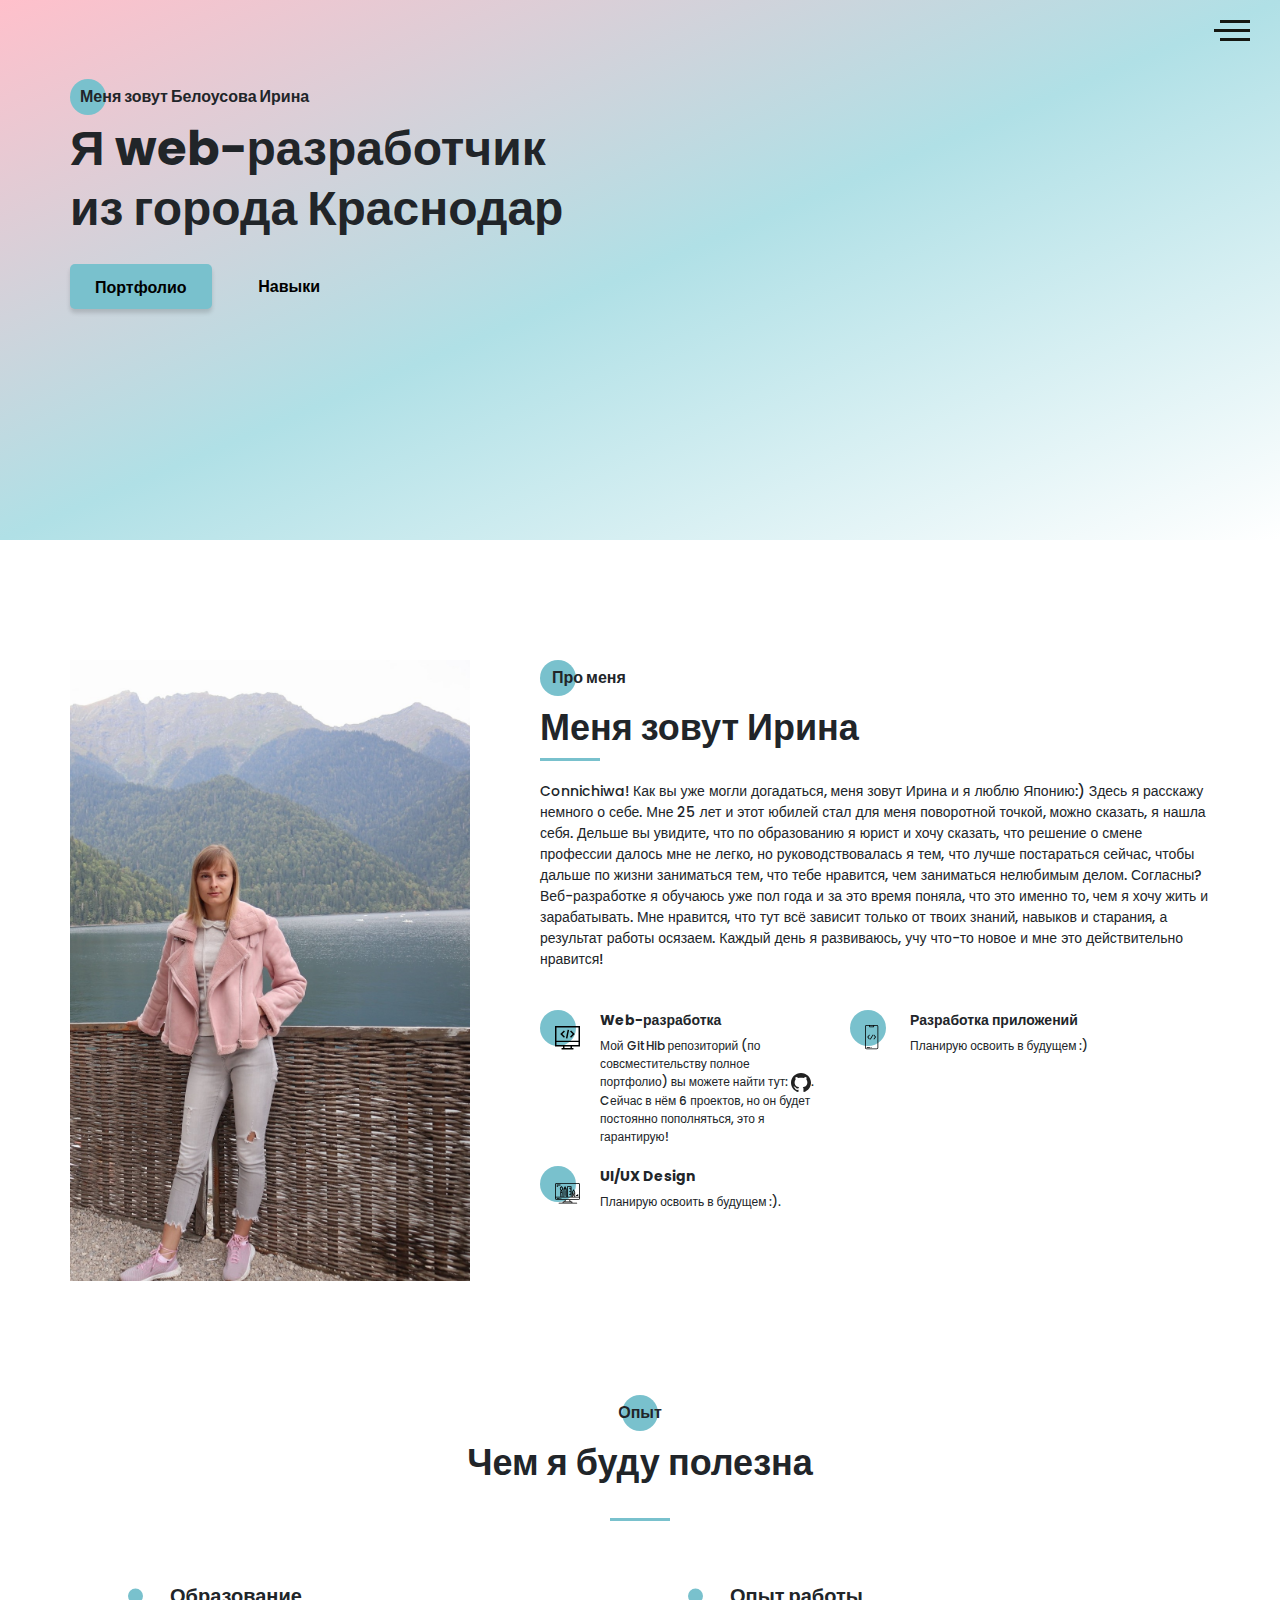
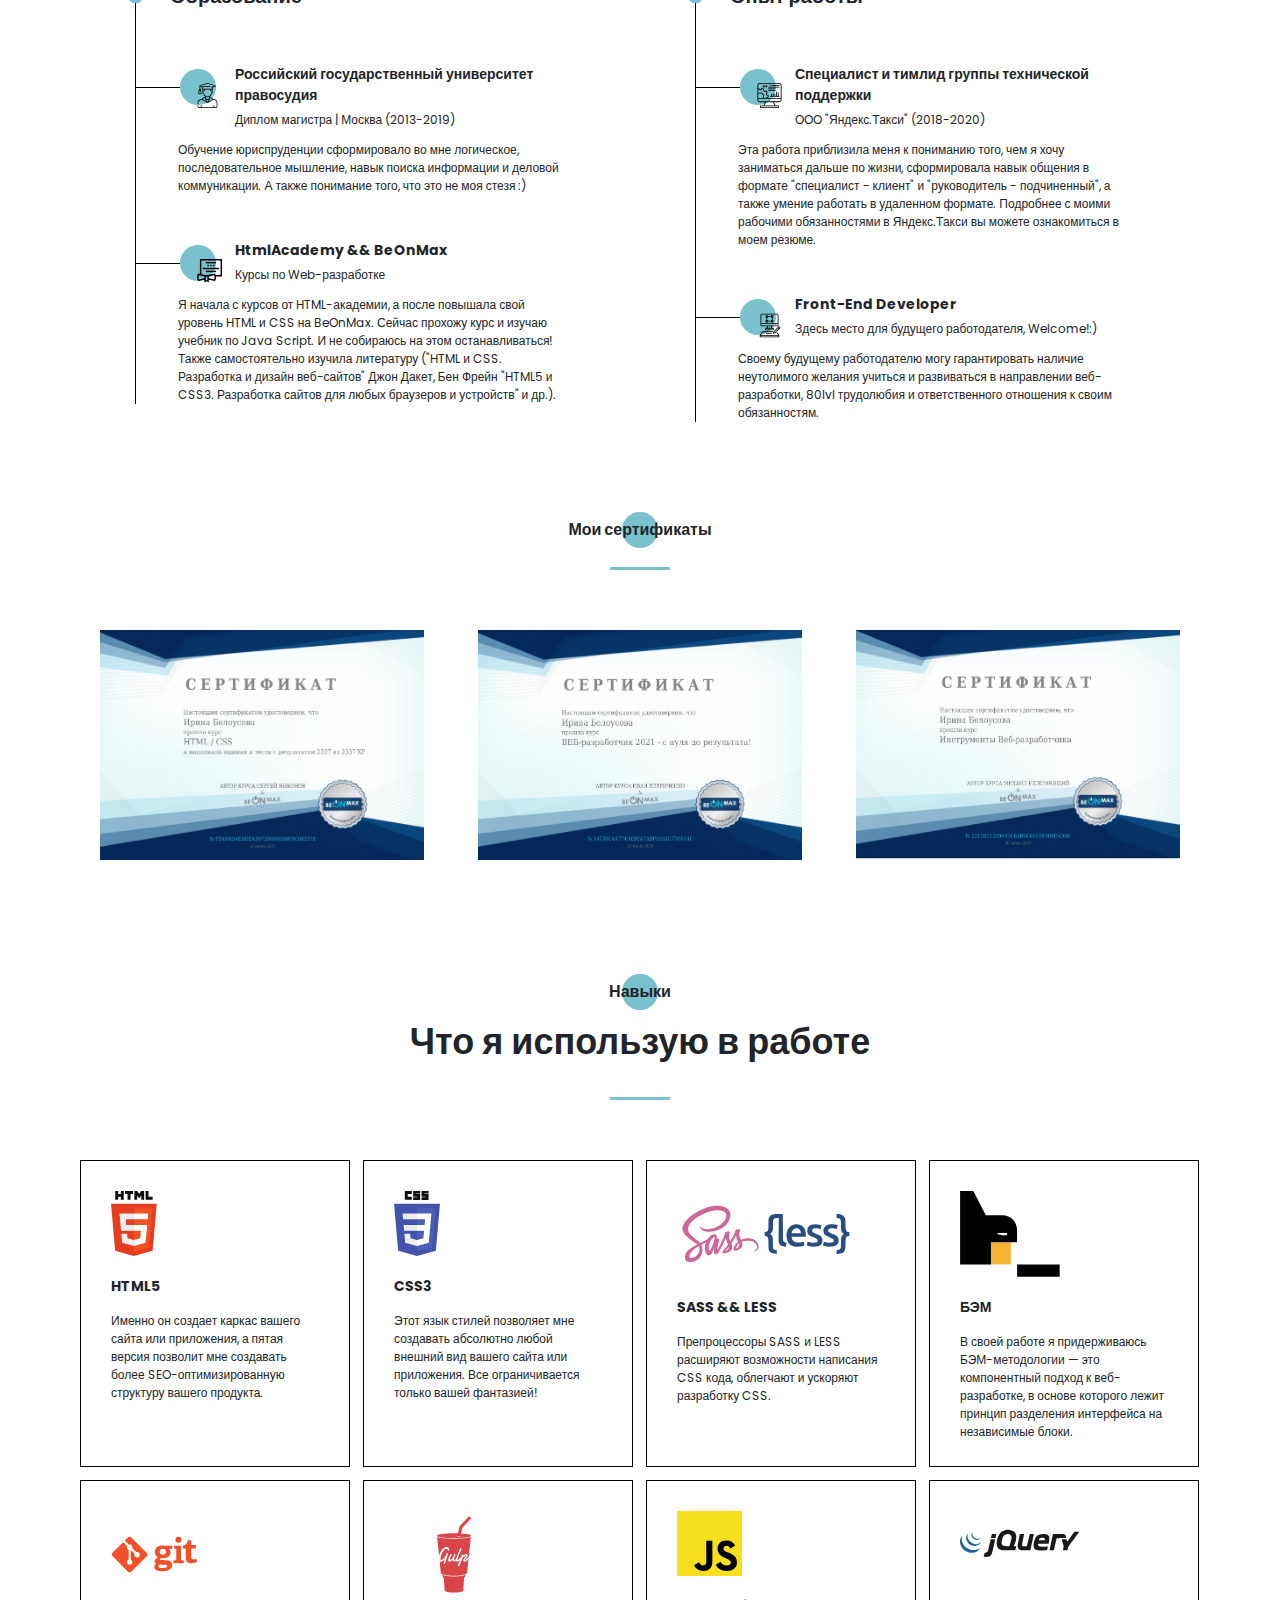
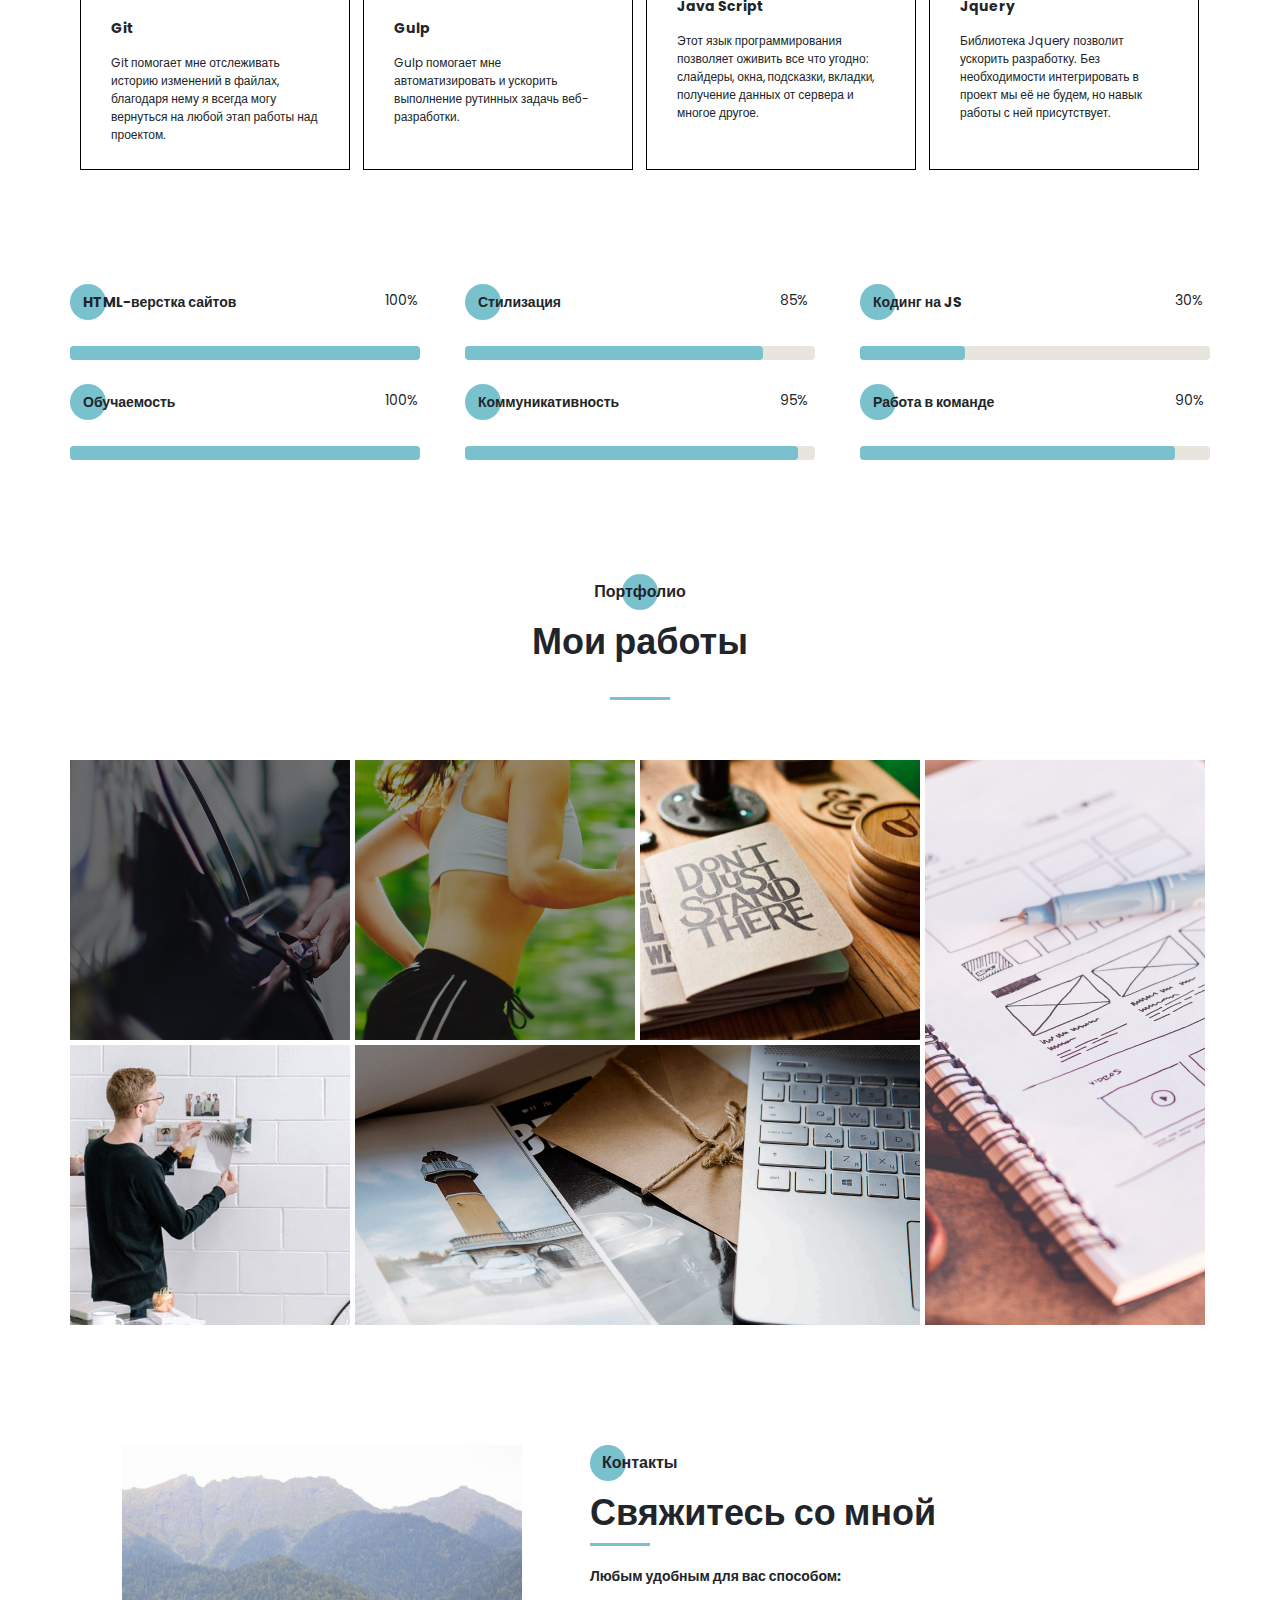
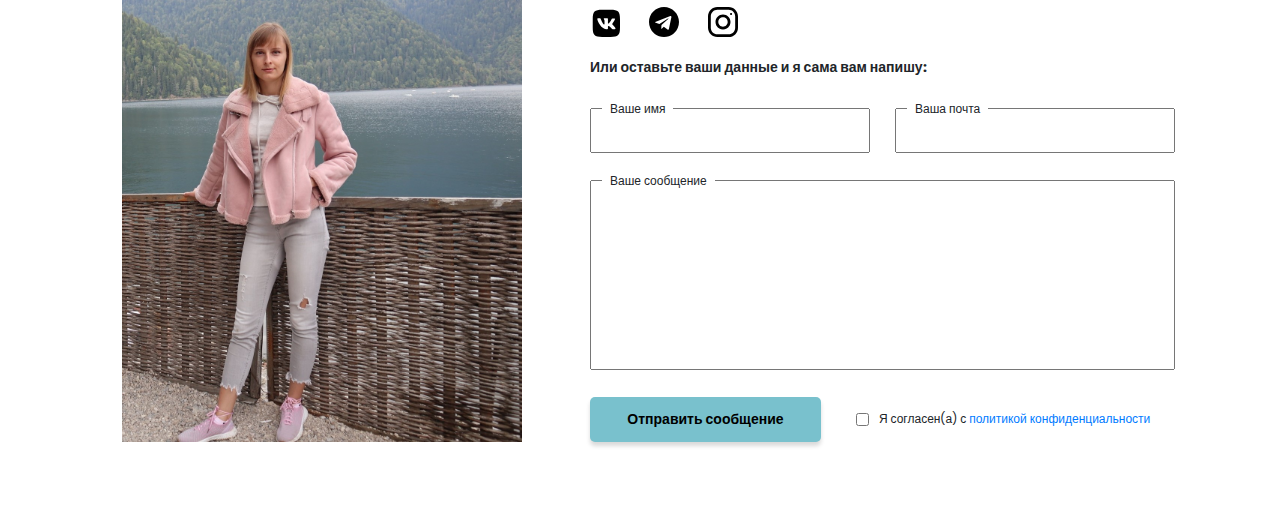
==== index.html @ d576a2b0 "Update index.html" ====
<!DOCTYPE html><html lang="ru"><head><meta charset="UTF-8"><meta name="viewport" content="width=device-width,initial-scale=1"><meta http-equiv="X-UA-Compatible" content="ie=edge"><title>Portfolio</title><meta name="title" content="Мое портфолио"><meta name="description" content="Здесь вы сможете ознакомиться с моими работами и узнать больше обо мне"><!-- Favicon  --><link rel="apple-touch-icon" sizes="57x57" href="icons/favicon//apple-icon-57x57.png"><link rel="apple-touch-icon" sizes="60x60" href="icons/favicon//apple-icon-60x60.png"><link rel="apple-touch-icon" sizes="72x72" href="icons/favicon//apple-icon-72x72.png"><link rel="apple-touch-icon" sizes="76x76" href="icons/favicon//apple-icon-76x76.png"><link rel="apple-touch-icon" sizes="114x114" href="icons/favicon//apple-icon-114x114.png"><link rel="apple-touch-icon" sizes="120x120" href="icons/favicon//apple-icon-120x120.png"><link rel="apple-touch-icon" sizes="144x144" href="icons/favicon//apple-icon-144x144.png"><link rel="apple-touch-icon" sizes="152x152" href="icons/favicon//apple-icon-152x152.png"><link rel="apple-touch-icon" sizes="180x180" href="icons/favicon//apple-icon-180x180.png"><link rel="icon" type="image/png" sizes="192x192" href="icons/favicon//android-icon-192x192.png"><link rel="icon" type="image/png" sizes="32x32" href="icons/favicon//favicon-32x32.png"><link rel="icon" type="image/png" sizes="96x96" href="icons/favicon//favicon-96x96.png"><link rel="icon" type="image/png" sizes="16x16" href="icons/favicon//favicon-16x16.png"><link rel="manifest" href="icons/favicon//manifest.json"><meta name="msapplication-TileColor" content="#ffffff"><meta name="msapplication-TileImage" content="icons/favicon//ms-icon-144x144.png"><meta name="theme-color" content="#ffffff"><link rel="stylesheet" href="css/style.min.css"></head><body><aside class="sidepanel"><a href="https://vk.com/id26480421" class="sidepanel__link" target="blank"> <?xml version="1.0" standalone="no"?> <!DOCTYPE svg PUBLIC "-//W3C//DTD SVG 1.0//EN" "http://www.w3.org/TR/2001/REC-SVG-20010904/DTD/svg10.dtd"> <svg xmlns="http://www.w3.org/2000/svg" xmlns:xlink="http://www.w3.org/1999/xlink" id="body_1" width="24" height="24"><defs><clipPath id="1"><path id="" clip-rule="evenodd" transform="matrix(1 0 0 1 0 0)" d="M18 0L18 18L18 18L0 18L0 18L0 0L0 0L18 0z"/></clipPath><clipPath id="2"><path id="" clip-rule="evenodd" transform="matrix(1 0 0 1 0 0)" d="M18 18L18 18L18 18L0.00045013428 18L0.00045013428 18L0.00045013428 18L0.00045013428 18L0.00045013428 0.00045013428L0.00045013428 0.00045013428L0.00045013428 0.00045013428L0.00045013428 0.00045013428L18 0.00045013428L18 0.00045013428L18 0.00045013428L18 0.00045013428L18 18z"/></clipPath></defs><g transform="matrix(1.3333 0 0 1.3333 0 0)"><g clip-path="url(#1)"><g clip-path="url(#2)"><path id="" transform="matrix(1 0 0 -1 0 18)" d="M1.5004101 11.302216L1.5004101 11.302216L1.5004101 11.302216L1.5004101 11.302216L1.5004101 11.302216L1.5004101 11.302216L1.5004101 11.302216L1.5004101 11.302216L1.5004101 11.302216L1.5004101 11.302216L1.5004101 11.302216L1.5004101 6.6973305L1.5004101 6.6973305L1.5004101 6.6973305L1.5004101 6.6973305L1.5004101 6.6973305L1.5004101 6.6973305L1.5004101 6.6973305C 1.5004101 2.4974356 2.4978857 1.49996 6.6977806 1.49996L6.6977806 1.49996L6.6977806 1.49996L6.6977806 1.49996L6.6977806 1.49996L6.6977806 1.49996L6.6977806 1.49996L6.6977806 1.49996L11.302666 1.49996L11.302666 1.49996L11.302666 1.49996L11.302666 1.49996L11.302666 1.49996L11.302666 1.49996L11.302666 1.49996C 15.502562 1.49996 16.500036 2.4974356 16.500036 6.6973305L16.500036 6.6973305L16.500036 6.6973305L16.500036 6.6973305L16.500036 6.6973305L16.500036 6.6973305L16.500036 6.6973305L16.500036 6.6973305L16.500036 11.302216L16.500036 11.302216L16.500036 11.302216L16.500036 11.302216L16.500036 11.302216L16.500036 11.302216L16.500036 11.302216C 16.500036 15.502111 15.502562 16.499586 11.302666 16.499586L11.302666 16.499586L11.302666 16.499586L11.302666 16.499586L11.302666 16.499586L11.302666 16.499586L11.302666 16.499586L11.302666 16.499586L6.6977806 16.499586L6.6977806 16.499586L6.6977806 16.499586L6.6977806 16.499586L6.6977806 16.499586L6.6977806 16.499586L6.6977806 16.499586C 2.4978857 16.499586 1.5004101 15.502111 1.5004101 11.302216M12.202644 13.612157L12.202644 13.612157L12.202644 13.612157L12.202644 13.612157L12.202644 13.612157L12.202644 13.612157L12.202644 13.612157L12.202644 13.612157L12.202644 13.612157L12.202644 13.612157L12.202644 13.612157L12.202644 12.517185L12.202644 12.517185L12.202644 12.517185L12.202644 12.517185L12.202644 12.517185L12.202644 12.517185L12.202644 12.517185C 12.202644 12.104694 11.865151 11.977198 11.122669 11.249717L11.122669 11.249717L11.122669 11.249717L11.122669 11.249717L11.122669 11.249717L11.122669 11.249717L11.122669 11.249717C 10.500185 10.589733 10.410188 10.304741 10.410188 10.147244L10.410188 10.147244L10.410188 10.147244L10.410188 10.147244L10.410188 10.147244L10.410188 10.147244L10.410188 10.147244C 10.410188 9.92975 10.470186 9.86225 10.785178 9.86225L10.785178 9.86225L10.785178 9.86225L10.785178 9.86225L10.785178 9.86225L10.785178 9.86225L10.785178 9.86225L10.785178 9.86225L11.767654 9.86225L11.767654 9.86225L11.767654 9.86225L11.767654 9.86225L11.767654 9.86225L11.767654 9.86225L11.767654 9.86225C 12.030148 9.86225 12.195143 9.779754 12.195143 9.08227L12.195143 9.08227L12.195143 9.08227L12.195143 9.08227L12.195143 9.08227L12.195143 9.08227L12.195143 9.08227C 12.195143 7.9272995 11.49016 6.6448307 10.192694 5.744855L10.192694 5.744855L10.192694 5.744855L10.192694 5.744855L10.192694 5.744855L10.192694 5.744855L10.192694 5.744855C 8.287742 4.387388 6.8477764 4.0198984 6.562784 4.0198984L6.562784 4.0198984L6.562784 4.0198984L6.562784 4.0198984L6.562784 4.0198984L6.562784 4.0198984L6.562784 4.0198984C 6.4052877 4.0198984 6.255292 4.0723953 6.255292 4.387388L6.255292 4.387388L6.255292 4.387388L6.255292 4.387388L6.255292 4.387388L6.255292 4.387388L6.255292 4.387388L6.255292 4.387388L6.255292 5.4898615L6.255292 5.4898615L6.255292 5.4898615L6.255292 5.4898615L6.255292 5.4898615L6.255292 5.4898615L6.255292 5.4898615C 6.255292 5.767353 6.375289 5.8723516 6.6752806 5.9773483L6.6752806 5.9773483L6.6752806 5.9773483L6.6752806 5.9773483L6.6752806 5.9773483L6.6752806 5.9773483L6.6752806 5.9773483C 8.250242 6.517334 9.600208 7.4173136 9.600208 7.7848034L9.600208 7.7848034L9.600208 7.7848034L9.600208 7.7848034L9.600208 7.7848034L9.600208 7.7848034L9.600208 7.7848034C 9.600208 7.9272995 9.53271 7.987298 9.187718 7.987298L9.187718 7.987298L9.187718 7.987298L9.187718 7.987298L9.187718 7.987298L9.187718 7.987298L9.187718 7.987298L9.187718 7.987298L7.575259 7.987298L7.575259 7.987298L7.575259 7.987298L7.575259 7.987298L7.575259 7.987298L7.575259 7.987298L7.575259 7.987298C 6.8402777 7.9497995 6.7727795 7.552309 6.5102854 7.552309L6.5102854 7.552309L6.5102854 7.552309L6.5102854 7.552309L6.5102854 7.552309L6.5102854 7.552309L6.5102854 7.552309C 6.375289 7.552309 6.255292 7.6573067 6.255292 7.8298025L6.255292 7.8298025L6.255292 7.8298025L6.255292 7.8298025L6.255292 7.8298025L6.255292 7.8298025L6.255292 7.8298025L6.255292 7.8298025L6.255292 9.547258L6.255292 9.547258L6.255292 9.547258L6.255292 9.547258L6.255292 9.547258L6.255292 9.547258L6.255292 9.547258C 6.255292 9.779754 6.375289 9.86225 6.660281 9.86225L6.660281 9.86225L6.660281 9.86225L6.660281 9.86225L6.660281 9.86225L6.660281 9.86225L6.660281 9.86225L6.660281 9.86225L8.827728 9.86225L8.827728 9.86225L8.827728 9.86225L8.827728 9.86225L8.827728 9.86225L8.827728 9.86225L8.827728 9.86225C 9.060221 9.86225 9.142719 9.959749 9.142719 10.034747L9.142719 10.034747L9.142719 10.034747L9.142719 10.034747L9.142719 10.034747L9.142719 10.034747L9.142719 10.034747C 9.142719 10.1697445 9.060221 10.289741 8.805228 10.537235L8.805228 10.537235L8.805228 10.537235L8.805228 10.537235L8.805228 10.537235L8.805228 10.537235L8.805228 10.537235C 7.9277496 11.324716 6.570284 11.887201 6.570284 11.887201L6.570284 11.887201L6.570284 11.887201L6.570284 11.887201L6.570284 11.887201L6.570284 11.887201L6.570284 11.887201C 6.4127884 11.962198 6.2627926 12.082196 6.2627926 12.374689L6.2627926 12.374689L6.2627926 12.374689L6.2627926 12.374689L6.2627926 12.374689L6.2627926 12.374689L6.2627926 12.374689L6.2627926 12.374689L6.2627926 13.447163L6.2627926 13.447163L6.2627926 13.447163L6.2627926 13.447163L6.2627926 13.447163L6.2627926 13.447163L6.2627926 13.447163C 6.2627926 13.777153 6.4352875 13.85215 6.667782 13.777153L6.667782 13.777153L6.667782 13.777153L6.667782 13.777153L6.667782 13.777153L6.667782 13.777153L6.667782 13.777153C 7.3052654 13.642157 9.187718 12.30719 9.187718 12.32219L9.187718 12.32219L9.187718 12.32219L9.187718 12.32219L9.187718 12.32219L9.187718 12.32219L9.187718 12.32219C 9.375214 12.202194 9.457711 12.157193 9.675205 12.32219L9.675205 12.32219L9.675205 12.32219L9.675205 12.32219L9.675205 12.32219L9.675205 12.32219L9.675205 12.32219C 9.832702 12.434687 10.162695 12.817178 10.455187 13.072171L10.455187 13.072171L10.455187 13.072171L10.455187 13.072171L10.455187 13.072171L10.455187 13.072171L10.455187 13.072171C 10.987673 13.537159 11.430162 13.897152 11.737654 13.994648L11.737654 13.994648L11.737654 13.994648L11.737654 13.994648L11.737654 13.994648L11.737654 13.994648L11.737654 13.994648C 12.045147 14.077147 12.202644 13.92715 12.202644 13.612157z" stroke="#FFFFFF" stroke-width="0.4" fill="#000000" fill-rule="nonzero"/></g></g></g></svg> </a><a href="https://www.instagram.com/irinabelousova54" class="sidepanel__link" target="blank"><svg width="20" height="20" viewBox="0 0 20 20" fill="none" xmlns="http://www.w3.org/2000/svg"><path d="M-6.01032e-07 6.25L-2.73196e-07 13.75C-1.22337e-07 17.2012 2.79875 20 6.25 20L13.75 20C17.2013 20 20 17.2012 20 13.75L20 6.25C20 2.79875 17.2012 -7.51891e-07 13.75 -6.01032e-07L6.25 -2.73196e-07C2.79875 -1.22337e-07 -7.51891e-07 2.79875 -6.01032e-07 6.25ZM13.75 1.875C16.1625 1.875 18.125 3.8375 18.125 6.25L18.125 13.75C18.125 16.1625 16.1625 18.125 13.75 18.125L6.25 18.125C3.8375 18.125 1.875 16.1625 1.875 13.75L1.875 6.25C1.875 3.8375 3.8375 1.875 6.25 1.875L13.75 1.875Z" fill="black"/><path d="M5 10C5 12.7612 7.23875 15 10 15C12.7613 15 15 12.7612 15 10C15 7.23875 12.7612 5 10 5C7.23875 5 5 7.23875 5 10ZM13.125 10C13.125 11.7225 11.7225 13.125 10 13.125C8.27625 13.125 6.875 11.7225 6.875 10C6.875 8.2775 8.27625 6.875 10 6.875C11.7225 6.875 13.125 8.2775 13.125 10Z" fill="black"/><path d="M5.29123 4.625C5.29123 4.25704 4.99295 3.95875 4.62499 3.95875C4.25703 3.95875 3.95874 4.25704 3.95874 4.625C3.95874 4.99296 4.25703 5.29125 4.62499 5.29125C4.99295 5.29125 5.29123 4.99296 5.29123 4.625Z" fill="black"/></svg> </a><a href="https://github.com/Iren-b" class="sidepanel__link" target="blank"><svg width="19" height="20" viewBox="0 0 19 20" fill="none" xmlns="http://www.w3.org/2000/svg"><path d="M-4.37114e-07 9.99951C-1.95608e-07 15.5245 4.36167 19.9995 9.74107 19.9995C14.0457 19.9995 17.6962 17.1345 18.9832 13.162C19.0749 12.662 18.7734 12.4787 18.5148 12.4787C18.2835 12.4787 17.6706 12.487 16.8585 12.4912C17.4459 15.2728 15.5517 15.8595 15.5517 15.8595C14.4274 16.3145 14.1267 16.972 14.1267 16.972C13.5228 17.8778 13.5352 16.902 13.5352 16.902C13.603 15.8978 14.5389 15.3703 14.5389 15.3703C16.0283 14.4787 15.5979 13.0295 15.3493 12.4578C14.719 12.3678 14.2903 12.1103 14.0466 11.8245C13.8029 14.0453 12.9652 16.3795 9.23304 16.3795C8.16988 16.3795 7.30085 15.992 6.61933 15.3503C6.37316 15.4628 5.3827 15.8003 4.04116 15.2628C4.04116 15.2628 3.78012 14.4253 5.03988 12.5128C4.82345 11.7128 4.71606 10.8628 4.7111 10.0128C4.71606 9.16284 4.82345 8.31285 5.03988 7.51284C3.78012 5.61285 4.04116 4.77535 4.04116 4.77535C5.3827 4.23785 6.37316 4.57534 6.61933 4.67535C7.30085 4.03785 8.16988 3.65035 9.23304 3.65035C12.9752 3.65035 13.7987 5.98784 14.0383 8.21284C14.3307 7.86284 14.928 7.53784 15.8408 7.53784C17.1444 7.53784 18.1918 7.55034 18.5082 7.55034C18.7635 7.55034 19.0683 7.37534 18.9708 6.86284C17.692 2.86201 14.0391 -0.000488895 9.74107 -0.000488707C4.36167 -0.000488472 -6.7851e-07 4.47701 -4.37114e-07 9.99951Z" fill="#212121"/></svg></a><div class="sidepanel__divider"></div><div class="sidepanel__text"><span>Социальные сети</span></div></aside><div class="menu"><div class="menu__block"><div class="menu__close"><svg width="29" height="30" viewBox="0 0 29 30" fill="none" xmlns="http://www.w3.org/2000/svg"><path d="M17.1568 14.5231L28.4489 3.23075C29.1837 2.49623 29.1837 1.30861 28.4489 0.574085C27.7144 -0.160437 26.5267 -0.160437 25.7922 0.574085L14.4998 11.8665L3.20781 0.574085C2.47295 -0.160437 1.28567 -0.160437 0.551149 0.574085C-0.183716 1.30861 -0.183716 2.49623 0.551149 3.23075L11.8432 14.5231L0.551149 25.8155C-0.183716 26.55 -0.183716 27.7376 0.551149 28.4721C0.917206 28.8385 1.39852 29.0226 1.87948 29.0226C2.36045 29.0226 2.84141 28.8385 3.20781 28.4721L14.4998 17.1798L25.7922 28.4721C26.1586 28.8385 26.6396 29.0226 27.1205 29.0226C27.6015 29.0226 28.0825 28.8385 28.4489 28.4721C29.1837 27.7376 29.1837 26.55 28.4489 25.8155L17.1568 14.5231Z" fill="black"/></svg></div><nav><ul class="menu__list"><li class="menu__link"><a href="#" data-scroll="#about">ПРО МЕНЯ</a></li><li class="menu__link"><a href="#" data-scroll="#resume">МОЙ ОПЫТ</a></li><li class="menu__link"><a href="#" data-scroll="#skills">МОИ НАВЫКИ</a></li><li class="menu__link"><a href="#" data-scroll="#portfolio">МОИ РАБОТЫ</a></li><li class="menu__link"><a href="#" data-scroll="#sertificates">МОИ СЕРТИФИКАТЫ</a></li><li class="menu__link"><a href="#" data-scroll="#contacts">КОНТАКТЫ</a></li></ul></nav><div class="menu__social"><a href="https://github.com/Iren-b" target="blank"><svg width="20" height="19" viewBox="0 0 20 19" fill="none" xmlns="http://www.w3.org/2000/svg"><path d="M10 0C4.475 0 0 4.36167 0 9.74107C0 14.0457 2.865 17.6962 6.8375 18.9832C7.3375 19.0749 7.52083 18.7734 7.52083 18.5148C7.52083 18.2835 7.5125 17.6706 7.50833 16.8585C4.72667 17.4459 4.14 15.5517 4.14 15.5517C3.685 14.4274 3.0275 14.1267 3.0275 14.1267C2.12167 13.5228 3.0975 13.5352 3.0975 13.5352C4.10167 13.603 4.62917 14.5389 4.62917 14.5389C5.52083 16.0283 6.97 15.5979 7.54167 15.3493C7.63167 14.719 7.88917 14.2903 8.175 14.0466C5.95417 13.8029 3.62 12.9652 3.62 9.23304C3.62 8.16988 4.0075 7.30085 4.64917 6.61934C4.53667 6.37317 4.19917 5.3827 4.73667 4.04116C4.73667 4.04116 5.57417 3.78012 7.48667 5.03988C8.28667 4.82345 9.13667 4.71606 9.98667 4.7111C10.8367 4.71606 11.6867 4.82345 12.4867 5.03988C14.3867 3.78012 15.2242 4.04116 15.2242 4.04116C15.7617 5.3827 15.4242 6.37317 15.3242 6.61934C15.9617 7.30085 16.3492 8.16988 16.3492 9.23304C16.3492 12.9752 14.0117 13.7987 11.7867 14.0383C12.1367 14.3307 12.4617 14.928 12.4617 15.8408C12.4617 17.1444 12.4492 18.1918 12.4492 18.5082C12.4492 18.7635 12.6242 19.0683 13.1367 18.9708C17.1375 17.692 20 14.0391 20 9.74107C20 4.36167 15.5225 0 10 0Z" fill="#212121"/></svg> </a><a href="https://www.instagram.com/irinabelousova54" target="blank"><svg width="20" height="20" viewBox="0 0 20 20" fill="none" xmlns="http://www.w3.org/2000/svg"><path d="M13.7495 0L6.24951 0C2.79826 0 -0.000488281 2.79875 -0.000488281 6.25L-0.000488281 13.75C-0.000488281 17.2013 2.79826 20 6.24951 20L13.7495 20C17.2008 20 19.9995 17.2013 19.9995 13.75L19.9995 6.25C19.9995 2.79875 17.2008 0 13.7495 0ZM18.1245 13.75C18.1245 16.1625 16.162 18.125 13.7495 18.125L6.24951 18.125C3.83701 18.125 1.87451 16.1625 1.87451 13.75L1.87451 6.25C1.87451 3.8375 3.83701 1.875 6.24951 1.875L13.7495 1.875C16.162 1.875 18.1245 3.8375 18.1245 6.25L18.1245 13.75Z" fill="black"/><path d="M9.99951 5C7.23826 5 4.99951 7.23875 4.99951 10C4.99951 12.7613 7.23826 15 9.99951 15C12.7608 15 14.9995 12.7613 14.9995 10C14.9995 7.23875 12.7608 5 9.99951 5ZM9.99951 13.125C8.27701 13.125 6.87451 11.7225 6.87451 10C6.87451 8.27625 8.27701 6.875 9.99951 6.875C11.722 6.875 13.1245 8.27625 13.1245 10C13.1245 11.7225 11.722 13.125 9.99951 13.125Z" fill="black"/><path d="M15.3745 5.29123C15.7425 5.29123 16.0408 4.99295 16.0408 4.62499C16.0408 4.25703 15.7425 3.95874 15.3745 3.95874C15.0065 3.95874 14.7083 4.25703 14.7083 4.62499C14.7083 4.99295 15.0065 5.29123 15.3745 5.29123Z" fill="black"/></svg> </a><a href="https://vk.com/id26480421" target="blank"> <?xml version="1.0" encoding="UTF-8"?> <!DOCTYPE svg PUBLIC "-//W3C//DTD SVG 1.1//EN" "http://www.w3.org/Graphics/SVG/1.1/DTD/svg11.dtd"><svg xmlns="http://www.w3.org/2000/svg" xmlns:xlink="http://www.w3.org/1999/xlink" version="1.1" id="mdi-vk" width="22" height="22" viewBox="0 0 22 22"><path d="M15.07 2H8.93C3.33 2 2 3.33 2 8.93V15.07C2 20.67 3.33 22 8.93 22H15.07C20.67 22 22 20.67 22 15.07V8.93C22 3.33 20.67 2 15.07 2M18.15 16.27H16.69C16.14 16.27 15.97 15.82 15 14.83C14.12 14 13.74 13.88 13.53 13.88C13.24 13.88 13.15 13.96 13.15 14.38V15.69C13.15 16.04 13.04 16.26 12.11 16.26C10.57 16.26 8.86 15.32 7.66 13.59C5.85 11.05 5.36 9.13 5.36 8.75C5.36 8.54 5.43 8.34 5.85 8.34H7.32C7.69 8.34 7.83 8.5 7.97 8.9C8.69 11 9.89 12.8 10.38 12.8C10.57 12.8 10.65 12.71 10.65 12.25V10.1C10.6 9.12 10.07 9.03 10.07 8.68C10.07 8.5 10.21 8.34 10.44 8.34H12.73C13.04 8.34 13.15 8.5 13.15 8.88V11.77C13.15 12.08 13.28 12.19 13.38 12.19C13.56 12.19 13.72 12.08 14.05 11.74C15.1 10.57 15.85 8.76 15.85 8.76C15.95 8.55 16.11 8.35 16.5 8.35H17.93C18.37 8.35 18.47 8.58 18.37 8.89C18.19 9.74 16.41 12.25 16.43 12.25C16.27 12.5 16.21 12.61 16.43 12.9C16.58 13.11 17.09 13.55 17.43 13.94C18.05 14.65 18.53 15.24 18.66 15.65C18.77 16.06 18.57 16.27 18.15 16.27Z"/></svg></a></div></div><div class="menu__overlay"></div></div><section id="up" class="promo"><div class="hamburger"><span></span> <span class="long"></span> <span></span></div><div class="container"><div class="title title_fz16 promo__subtitle">Меня зовут Белоусова Ирина</div><h1 class="title title_fz48 promo__title">Я web-разработчик из города Краснодар</h1><div class="promo__btns"><a href="#" class="promo__link btn" data-scroll="#portfolio">Портфолио</a> <a href="#" class="promo__link" data-scroll="#skills">Навыки</a></div></div></section><!-- /promo --><section class="about" id="about"><div class="container"><div class="about__wrapper"><div class="about__photo"><!-- <img srcset="img/my_main_photo2-min.jpg 300w,
                                    img/my_main_photo2.jpg 400w" sizes="(max-width: 576px) 280px,
                                        (min-width 577px) 400px" src="img/my_main_photo2.jpg" alt="myphoto"> --><picture><source media="(max-width: 576px)" srcset="img/my_main_photo2-min.jpg"><source media="(min-width 577px)" srcset="img/my_main_photo2.jpg"><img src="img/my_main_photo2.jpg" alt="myphoto"></picture></div><div class="about__descr"><h2 class="title title_fz16 about__title">Про меня</h2><div class="title title_fz36 about__subtitle">Меня зовут Ирина</div><div class="divider"></div><p class="about__text">Connichiwa! Как вы уже могли догадаться, меня зовут Ирина и я люблю Японию:) Здесь я расскажу немного о себе. Мне 25 лет и этот юбилей стал для меня поворотной точкой, можно сказать, я нашла себя. Дельше вы увидите, что по образованию я юрист и хочу сказать, что решение о смене профессии далось мне не легко, но руководствовалась я тем, что лучше постараться сейчас, чтобы дальше по жизни заниматься тем, что тебе нравится, чем заниматься нелюбимым делом. Согласны? Веб-разработке я обучаюсь уже пол года и за это время поняла, что это именно то, чем я хочу жить и зарабатывать. Мне нравится, что тут всё зависит только от твоих знаний, навыков и старания, а результат работы осязаем. Каждый день я развиваюсь, учу что-то новое и мне это действительно нравится!</p></div><div class="about__skills"><div class="about__skills-item"><div class="about__skills-circle"><img src="icons/about_me/web_development.svg" alt="web-dev"></div><div class="about__skills-descr"><div class="title title_fz14">Web-разработка</div><div class="about__skills-text">Мой GitHib репозиторий (по совсместительству полное портфолио) вы можете найти тут: <a href="https://github.com/Iren-b"><img src="icons/social/menu/Github.svg" alt="github"></a>. Cейчас в нём 6 проектов, но он будет постоянно пополняться, это я гарантирую!</div></div></div><div class="about__skills-item"><div class="about__skills-circle"><img src="icons/about_me/mobile_dev.svg" alt="mobile-dev"></div><div class="about__skills-descr"><div class="title title_fz14">Разработка приложений</div><div class="about__skills-text">Планирую освоить в будущем :)</div></div></div><div class="about__skills-item"><div class="about__skills-circle"><img src="icons/about_me/design.svg" alt="design"></div><div class="about__skills-descr"><div class="title title_fz14">UI/UX Design</div><div class="about__skills-text">Планирую освоить в будущем :).</div></div></div></div></div></div></section><!-- /about --><section class="resume" id="resume"><div class="container"><h2 class="title title_fz16 title__section-title">Опыт</h2><div class="title title_fz36 title__section-subtitle">Чем я буду полезна</div><div class="divider"></div><div class="resume__wrapper"><div class="resume__column"><h3 class="title title_fz20 resume__column-title">Образование</h3><ul><li><div class="resume__item"><div class="resume__item-head"><div class="resume__item-icon"><img src="icons/experience/university.svg" alt="university"></div><h4 class="title title_fz14">Российский государственный университет правосудия</h4><div class="resume__item-location">Диплом магистра | Москва (2013-2019)</div></div><div class="resume__item-body">Обучение юриспруденции сформировало во мне логическое, последовательное мышление, навык поиска информации и деловой коммуникации. А также понимание того, что это не моя стезя :)</div></div></li><li><div class="resume__item"><div class="resume__item-head"><div class="resume__item-icon"><img src="icons/experience/courses.svg" alt="courses"></div><h4 class="title title_fz14">HtmlAcademy && BeOnMax</h4><div class="resume__item-location">Курсы по Web-разработке</div></div><div class="resume__item-body">Я начала с курсов от HTML-академии, а после повышала свой уровень HTML и CSS на BeOnMax. Сейчас прохожу курс и изучаю учебник по Java Script. И не собираюсь на этом останавливаться! Также самостоятельно изучила литературу ("HTML и CSS. Разработка и дизайн веб-сайтов" Джон Дакет, Бен Фрейн "HTML5 и CSS3. Разработка сайтов для любых браузеров и устройств" и др.).</div></div></li></ul></div><div class="resume__column"><h3 class="title title_fz20 resume__column-title">Опыт работы</h3><ul><li><div class="resume__item"><div class="resume__item-head"><div class="resume__item-icon"><img src="icons/experience/developer.svg" alt="developer"></div><h4 class="title title_fz14">Специалист и тимлид группы технической поддержки</h4><div class="resume__item-location">OOO "Яндекс.Такси" (2018-2020)</div></div><div class="resume__item-body">Эта работа приблизила меня к пониманию того, чем я хочу заниматься дальше по жизни, сформировала навык общения в формате "специалист - клиент" и "руководитель - подчиненный", а также умение работать в удаленном формате. Подробнее с моими рабочими обязанностями в Яндекс.Такси вы можете ознакомиться в моем резюме.</div></div></li><li><div class="resume__item"><div class="resume__item-head"><div class="resume__item-icon"><img src="icons/experience/designer.svg" alt="designer"></div><h4 class="title title_fz14">Front-End Developer</h4><div class="resume__item-location">Здесь место для будущего работодателя, Welcome!:)</div></div><div class="resume__item-body">Своему будущему работодателю могу гарантировать наличие неутолимого желания учиться и развиваться в направлении веб-разработки, 80lvl трудолюбия и ответственного отношения к своим обязанностям.</div></div></li></ul></div></div><!-- /resume__wrapper --></div><!-- /container --></section><!-- /resume --><section class="sertificates" id="sertificates"><div class="container"><h2 class="title title_fz16 title__section-title">Мои сертификаты</h2><div class="divider"></div><div class="sertificates__wrapper"><div class="sertificates__item"><a href="html, css.pdf" target="blank"><img src="img/sertificates/html, css2.jpg" alt=""></a></div><div class="sertificates__item"><a href="Веб-разработчик 2021.pdf" target="blank"><img src="img/sertificates/Веб-разработчик 2021_2.jpg" alt=""></a></div><div class="sertificates__item"><a href="instrum.pdf" target="blank"><img src="img/sertificates/instrum2.jpg" alt=""></a></div></div></div></section><!-- /sertificates --><section class="skills" id="skills"><div class="container"><h2 class="title title_fz16 title__section-title">Навыки</h2><div class="title title_fz36 title__section-subtitle">Что я использую в работе</div><div class="divider"></div><div class="skills__items"><div class="skills__item"><div class="skills__item-img"><img src="icons/skills/html5.svg" alt="html5"></div><h3 class="title title_fz14">HTML5</h3><p>Именно он создает каркас вашего сайта или приложения, а пятая версия позволит мне создавать более SEO-оптимизированную структуру вашего продукта.</p></div><div class="skills__item"><div class="skills__item-img"><img src="icons/skills/css3.svg" alt="css3"></div><h3 class="title title_fz14">CSS3</h3><p>Этот язык стилей позволяет мне создавать абсолютно любой внешний вид вашего сайта или приложения. Все ограничивается только вашей фантазией!</p></div><div class="skills__item"><div class="skills__item-img"><img src="icons/skills/sass.svg" alt="sass"> <img src="icons/skills/less.svg" alt="less"></div><h3 class="title title_fz14">SASS && LESS</h3><p>Препроцессоры SASS и LESS расширяют возможности написания CSS кода, облегчают и ускоряют разработку CSS.</p></div><div class="skills__item"><div class="skills__item-img"><img src="icons/skills/bem.svg" alt="bem"></div><h3 class="title title_fz14">БЭМ</h3><p>В своей работе я придерживаюсь БЭМ-методологии — это компонентный подход к веб-разработке, в основе которого лежит принцип разделения интерфейса на независимые блоки.</p></div><div class="skills__item"><div class="skills__item-img"><img src="icons/skills/git.svg" alt="Git"></div><h3 class="title title_fz14">Git</h3><p>Git помогает мне отслеживать историю изменений в файлах, благодаря нему я всегда могу вернуться на любой этап работы над проектом.</p></div><div class="skills__item"><div class="skills__item-img"><img src="icons/skills/gulp.svg" alt="Gulp"></div><h3 class="title title_fz14">Gulp</h3><p>Gulp помогает мне автоматизировать и ускорить выполнение рутинных задачь веб-разработки.</p></div><div class="skills__item"><div class="skills__item-img"><img src="icons/skills/js.svg" alt="java script"></div><h3 class="title title_fz14">Java Script</h3><p>Этот язык программирования позволяет оживить все что угодно: слайдеры, окна, подсказки, вкладки, получение данных от сервера и многое другое.</p></div><div class="skills__item"><div class="skills__item-img"><img src="icons/skills/jquery.svg" alt="Jquery"></div><h3 class="title title_fz14">Jquery</h3><p>Библиотека Jquery позволит ускорить разработку. Без необходимости интегрировать в проект мы её не будем, но навык работы с ней присутствует.</p></div></div><!-- /skills__items --><div class="skills__ratings"><div class="skills__ratings-item"><div class="title title_fz14 skills__ratings-title">HTML-верстка сайтов</div><div class="skills__ratings-counter">100%</div><div class="skills__ratings-line"><span></span></div></div><div class="skills__ratings-item"><div class="title title_fz14 skills__ratings-title">Стилизация</div><div class="skills__ratings-counter">85%</div><div class="skills__ratings-line"><span></span></div></div><div class="skills__ratings-item"><div class="title title_fz14 skills__ratings-title">Кодинг на JS</div><div class="skills__ratings-counter">30%</div><div class="skills__ratings-line"><span></span></div></div><div class="skills__ratings-item"><div class="title title_fz14 skills__ratings-title">Обучаемость</div><div class="skills__ratings-counter">100%</div><div class="skills__ratings-line"><span></span></div></div><div class="skills__ratings-item"><div class="title title_fz14 skills__ratings-title">Коммуникативность</div><div class="skills__ratings-counter">95%</div><div class="skills__ratings-line"><span></span></div></div><div class="skills__ratings-item"><div class="title title_fz14 skills__ratings-title">Работа в команде</div><div class="skills__ratings-counter">90%</div><div class="skills__ratings-line"><span></span></div></div></div></div></section><!-- /skills --><section class="portfolio" id="portfolio"><div class="container"><h2 class="title title_fz16 title__section-title">Портфолио</h2><div class="title title_fz36 title__section-subtitle">Мои работы</div><div class="divider"></div><div class="portfolio__wrapper"><a href="https://iren-b.github.io/uber/" class="portfolio__item"><img src="img/works/uber.jpg" alt="uber"> </a><a href="https://iren-b.github.io/Pulse/" class="portfolio__item"><img src="img/works/pulse.jpg" alt="pulse"> </a><a href="https://iren-b.github.io/activebox/" class="portfolio__item"><img src="img/works/activebox.jpg" alt="activebox"> </a><a href="https://iren-b.github.io/KinoMonstr/" class="portfolio__item vertical"><img src="img/works/plans.jpg" alt="KinoMonstr"> </a><a href="https://iren-b.github.io/mogo/" class="portfolio__item"><img src="img/works/mogo.jpg" alt="mogo"> </a><a href="#" class="portfolio__item horizontal"><img src="img/works/mac.jpg" alt="test"></a></div></div></section><!-- /portfolio --><!-- <section class="price" id="price">
        <div class="container">
            <h2 class="title title_fz16 title__section-title">Прайс-лист</h2>
            <div class="divider"></div>

            <div class="price__wrapper">
                <div class="price__item">
                    <div class="price__type">Landing-page</div>
                    <div class="price__count">от 8000 руб.</div>
                    <div class="price__descr">
                        Одностраничный сайт для презентации услуг/товаров/...
                    </div>
                </div>
                <div class="price__item">
                    <div class="price__type">Корпоративный сайт</div>
                    <div class="price__count">от 20000 руб.</div>
                    <div class="price__descr">
                        Сайт для вашего бизнеса или компании
                    </div>
                </div>
                <div class="price__item">
                    <div class="price__type">Интернет-магазин</div>
                    <div class="price__count">от 30000 руб.</div>
                    <div class="price__descr">
                        Инструмент для ваших продаж в сети
                    </div>
                </div>
                <div class="price__item">
                    <div class="price__type">Дизайн</div>
                    <div class="price__count">Индивидуально</div>
                    <div class="price__descr">
                        Создам дизайн для вашего сайта/приложения...
                    </div>
                </div>
            </div>
        </div>
    </section> --><!-- /price --><section class="contacts" id="contacts"><div class="container"><div class="contacts__wrapper"><div class="contacts__photo"><img src="img/my_main_photo2.jpg" alt="myphoto"></div><div class="contacts__descr"><h2 class="title title_fz16 contacts__title">Контакты</h2><div class="title title_fz36 contacts__subtitle">Свяжитесь со мной</div><div class="divider"></div><div class="title title_fz14 contacts__text">Любым удобным для вас способом:</div><div class="contacts__social"><a href="https://vk.com/id26480421" class="contacts__link" target="blank"><img src="icons/social/vk.svg" alt="vk"> </a><a href="https://t.me/krr_irina_belousova" class="contacts__link" target="blank"><img src="icons/social/telegram.svg" alt="telegram"> </a><a href="https://www.instagram.com/irinabelousova54" class="contacts__link" target="blank"><img src="icons/social/menu/Instagram.svg" alt="instagram"></a></div><div class="title title_fz14 contacts__text">Или оставьте ваши данные и я сама вам напишу:</div><form action="#" class="contacts__form"><div class="contacts__input"><input required name="name" id="name" type="text"> <label for="name">Ваше имя</label></div><div class="contacts__input"><input required name="email" id="email" type="email"> <label for="email">Ваша почта</label></div><div class="contacts__textarea"><textarea name="text" id="text"></textarea> <label for="text">Ваше сообщение</label></div><div class="contacts__triggers"><button class="contacts__btn btn">Отправить сообщение</button><div class="contacts__policy"><input required type="checkbox"> <span>Я согласен(а) с <a href="policy.html">политикой конфиденциальности</a></span></div></div></form></div></div></div></section><!-- /contacts --> <a href="#up" class="pageup"><img src="icons/up-arrow.svg" alt="up"></a><script src="https://ajax.googleapis.com/ajax/libs/jquery/3.6.0/jquery.min.js"></script><script src="js/script.js"></script></body></html>
---- css/style.min.css ----
/*!
 * Bootstrap Reboot v4.3.1 (https://getbootstrap.com/)
 * Copyright 2011-2019 The Bootstrap Authors
 * Copyright 2011-2019 Twitter, Inc.
 * Licensed under MIT (https://github.com/twbs/bootstrap/blob/master/LICENSE)
 * Forked from Normalize.css, licensed MIT (https://github.com/necolas/normalize.css/blob/master/LICENSE.md)
 */@import url(https://fonts.googleapis.com/css2?family=Poppins:wght@500;700&display=swap);*,::after,::before{box-sizing:border-box}html{font-family:sans-serif;line-height:1.15;-webkit-text-size-adjust:100%;-webkit-tap-highlight-color:transparent}article,aside,figcaption,figure,footer,header,hgroup,main,nav,section{display:block}body{margin:0;font-family:-apple-system,BlinkMacSystemFont,"Segoe UI",Roboto,"Helvetica Neue",Arial,"Noto Sans",sans-serif,"Apple Color Emoji","Segoe UI Emoji","Segoe UI Symbol","Noto Color Emoji";font-size:1rem;font-weight:400;line-height:1.5;color:#212529;text-align:left;background-color:#fff}[tabindex="-1"]:focus{outline:0!important}hr{box-sizing:content-box;height:0;overflow:visible}h1,h2,h3,h4,h5,h6{margin-top:0;margin-bottom:.5rem}p{margin-top:0;margin-bottom:1rem}abbr[data-original-title],abbr[title]{text-decoration:underline;-webkit-text-decoration:underline dotted;text-decoration:underline dotted;cursor:help;border-bottom:0;-webkit-text-decoration-skip-ink:none;text-decoration-skip-ink:none}address{margin-bottom:1rem;font-style:normal;line-height:inherit}dl,ol,ul{margin-top:0;margin-bottom:1rem}ol ol,ol ul,ul ol,ul ul{margin-bottom:0}dt{font-weight:700}dd{margin-bottom:.5rem;margin-left:0}blockquote{margin:0 0 1rem}b,strong{font-weight:bolder}small{font-size:80%}sub,sup{position:relative;font-size:75%;line-height:0;vertical-align:baseline}sub{bottom:-.25em}sup{top:-.5em}a{color:#007bff;text-decoration:none;background-color:transparent}a:hover{color:#0056b3;text-decoration:underline}a:not([href]):not([tabindex]){color:inherit;text-decoration:none}a:not([href]):not([tabindex]):focus,a:not([href]):not([tabindex]):hover{color:inherit;text-decoration:none}a:not([href]):not([tabindex]):focus{outline:0}code,kbd,pre,samp{font-family:SFMono-Regular,Menlo,Monaco,Consolas,"Liberation Mono","Courier New",monospace;font-size:1em}pre{margin-top:0;margin-bottom:1rem;overflow:auto}figure{margin:0 0 1rem}img{vertical-align:middle;border-style:none}svg{overflow:hidden;vertical-align:middle}table{border-collapse:collapse}caption{padding-top:.75rem;padding-bottom:.75rem;color:#6c757d;text-align:left;caption-side:bottom}th{text-align:inherit}label{display:inline-block;margin-bottom:.5rem}button{border-radius:0}button:focus{outline:1px dotted;outline:5px auto -webkit-focus-ring-color}button,input,optgroup,select,textarea{margin:0;font-family:inherit;font-size:inherit;line-height:inherit}button,input{overflow:visible}button,select{text-transform:none}select{word-wrap:normal}[type=button],[type=reset],[type=submit],button{-webkit-appearance:button}[type=button]:not(:disabled),[type=reset]:not(:disabled),[type=submit]:not(:disabled),button:not(:disabled){cursor:pointer}[type=button]::-moz-focus-inner,[type=reset]::-moz-focus-inner,[type=submit]::-moz-focus-inner,button::-moz-focus-inner{padding:0;border-style:none}input[type=checkbox],input[type=radio]{box-sizing:border-box;padding:0}input[type=date],input[type=datetime-local],input[type=month],input[type=time]{-webkit-appearance:listbox}textarea{overflow:auto;resize:vertical}fieldset{min-width:0;padding:0;margin:0;border:0}legend{display:block;width:100%;max-width:100%;padding:0;margin-bottom:.5rem;font-size:1.5rem;line-height:inherit;color:inherit;white-space:normal}progress{vertical-align:baseline}[type=number]::-webkit-inner-spin-button,[type=number]::-webkit-outer-spin-button{height:auto}[type=search]{outline-offset:-2px;-webkit-appearance:none}[type=search]::-webkit-search-decoration{-webkit-appearance:none}::-webkit-file-upload-button{font:inherit;-webkit-appearance:button}output{display:inline-block}summary{display:list-item;cursor:pointer}template{display:none}[hidden]{display:none!important}*{font-family:Poppins,sans-serif;margin:0;padding:0}.container{width:1140px;margin:0 auto}.divider{width:60px;height:3px;background-color:#79c1cd;margin:25px auto 0 auto}.promo{min-height:60vh;position:relative;background:linear-gradient(to top left,#fff,#b0e0e6,pink);padding-top:85px}.promo__title{width:535px;margin-top:10px}.promo__subtitle{position:relative;padding-left:10px;z-index:2}.promo__subtitle::before{content:'';position:absolute;width:36px;height:36px;background:#79c1cd;border-radius:100%;z-index:-1;top:-25%;left:0}.promo__btns{margin-top:25px;display:flex;align-items:center;justify-content:space-between;width:250px}.promo__link{color:#000;font-weight:700}.promo__link:hover{color:#000;text-decoration:none}.title{font-weight:700;font-size:36px;line-height:60px}.title_fz14{font-size:14px;line-height:21px}.title_fz16{font-size:16px;line-height:24px}.title_fz20{font-size:20px;line-height:30px}.title_fz36{font-size:36px}.title_fz48{font-size:48px}.title__section-title{text-align:center;position:relative}.title__section-title::before{content:'';position:absolute;width:36px;height:36px;background:#79c1cd;border-radius:100%;z-index:-1;top:-25%;left:0}.title__section-title:before{top:-6px;left:50%;transform:translateX(-50%)}.title__section-subtitle{text-align:center}.btn{height:45px;background:#79c1cd;box-shadow:0 4px 4px rgba(0,0,0,.15);border-radius:5px;padding:12px 25px;transition:all .6s}.btn:hover{box-shadow:0 14px 28px rgba(0,0,0,.25),0 10px 10px rgba(0,0,0,.22)}.sidepanel{top:230px;left:50px;position:fixed;display:flex;flex-direction:column;justify-content:space-between;align-items:center;height:340px;z-index:3}.sidepanel__divider{width:2px;height:70px;background-color:#000}.sidepanel__text{width:25px;height:150px}.sidepanel__text span{display:block;width:150px;transform:rotate(-90deg) translate(-30%,-260%)}.hamburger{position:absolute;top:20px;right:30px;height:21px;display:flex;flex-direction:column;justify-content:space-between;align-items:flex-end;cursor:pointer}.hamburger span{display:block;width:30px;height:3px;background:#151812}.hamburger span.long{width:36px}.menu{position:fixed;top:0;left:-100%;width:100%;height:100vh;z-index:10;visibility:hidden;opacity:0;transition:all .6s}.menu.active{left:0;visibility:visible;opacity:1}.menu__block{position:relative;width:345px;background-color:#79c1cd;height:100%;padding-top:140px;padding-left:40px;transition:all .6s;z-index:10}.menu__close{position:absolute;top:25px;right:25px;cursor:pointer}.menu__list{list-style-type:none;padding-left:35px}.menu__link{position:relative;font-size:24px;line-height:36px;font-weight:700;margin-bottom:15px}.menu__link::before{content:'';position:absolute;left:-35px;top:10px;width:15px;height:15px;border-radius:100%;border:1px solid #000;transition:all .6s}.menu__link:hover::before{background-color:#fff;border:none}.menu__link a{color:#fff}.menu__link a:hover{text-decoration:none}.menu__social{position:absolute;bottom:50px;left:50%;transform:translateX(-50%);width:90px;display:flex;justify-content:space-between;align-items:center}.menu__overlay{position:fixed;top:0;left:0;width:100%;height:100%;background-color:#fff;opacity:.75}.about{padding-top:120px}.about__wrapper{display:grid;grid-template-columns:400px auto;grid-template-rows:repeat(2,minmax(245px,auto));grid-auto-rows:minmax(245px,auto);-moz-column-gap:70px;column-gap:70px;row-gap:40px}.about__photo{grid-row:1/3}.about__photo img{width:100%;height:100%;-o-object-fit:cover;object-fit:cover}.about__descr{padding-top:6px}.about__descr .divider{margin:0}.about__title{padding-left:12px;position:relative}.about__title::before{content:'';position:absolute;width:36px;height:36px;background:#79c1cd;border-radius:100%;z-index:-1;top:-25%;left:0}.about__text{margin-top:20px;margin-bottom:0;font-weight:500;font-size:14px;line-height:21px}.about__skills{display:grid;grid-template:repeat(2,minmax(115px,auto))/repeat(2,260px);grid-auto-rows:1fr;-moz-column-gap:50px;column-gap:50px;row-gap:20px}.about__skills-item{display:grid;grid-template-columns:40px 220px;gap:20px}.about__skills-circle{position:relative;padding:15px 0 0 15px}.about__skills-circle::before{content:'';position:absolute;width:36px;height:36px;background:#79c1cd;border-radius:100%;z-index:-1;top:-25%;left:0}.about__skills-circle:before{top:0}.about__skills-circle img{transition:all .6s}.about__skills-circle img:hover{transform:scale(1.3)}.about__skills-text{margin-top:6px;font-weight:500;font-size:12px;line-height:18px}.resume{padding-top:120px}.resume__wrapper{padding:60px 65px 0 65px;display:grid;grid-template-columns:repeat(2,425px);-moz-column-gap:135px;column-gap:135px}.resume__column-title{position:relative;padding-left:35px}.resume__column-title::before{content:'';position:absolute;width:15px;height:15px;background-color:#79c1cd;border-radius:100%;left:-7px;top:50%;transform:translateY(-50%)}.resume__column ul{list-style-type:none}.resume__column ul li{position:relative}.resume__column ul li::after{content:'';width:1px;height:calc(100% + 16px);position:absolute;top:-16px;left:0;background-color:#000}.resume__item{position:relative}.resume__item::before{content:'';height:1px;width:45px;position:absolute;top:68px;background-color:#000}.resume__item-head{position:relative;padding:45px 0 0 100px}.resume__item-head h4{margin-bottom:0}.resume__item-body{margin-top:12px;padding-left:43px}.resume__item-icon{position:absolute;top:50px;left:45px}.resume__item-icon::before{content:'';position:absolute;width:36px;height:36px;background:#79c1cd;border-radius:100%;z-index:-1;top:-25%;left:0}.resume__item-icon img{position:absolute;left:17px;top:14px;transition:all .6s}.resume__item-icon img:hover{transform:scale(1.3)}.resume__item-location{font-size:12px;line-height:18px;margin-top:5px}.resume__item-body{font-size:12px;line-height:18px}.skills{padding-top:120px}.skills__items{margin-top:60px;padding:0 10px;display:grid;grid-template-columns:repeat(4,270px);grid-template-rows:repeat(2,minmax(270px,auto));grid-auto-rows:minmax(270px,auto);gap:13px}.skills__item{padding:30px 30px 25px 30px;border:1px solid #000}.skills__item-img{display:flex;align-items:center;min-height:65px}.skills__item h3{margin-top:20px;margin-bottom:0}.skills__item p{margin-top:15px;margin-bottom:0;font-size:12px;line-height:18px}.skills__ratings{margin-top:120px;display:grid;grid-template-columns:repeat(3,350px);grid-template-rows:repeat(2,minmax(70px,auto));-moz-column-gap:45px;column-gap:45px;row-gap:30px}.skills__ratings-item{display:grid;grid-template-columns:200px 35px;grid-template-rows:minmax(21px,auto) 14px;justify-content:space-between;align-content:space-between}.skills__ratings-title{position:relative;padding:2px 0 0 13px}.skills__ratings-title::before{content:'';position:absolute;width:36px;height:36px;background:#79c1cd;border-radius:100%;z-index:-1;top:-25%;left:0}.skills__ratings-counter{font-size:14px;line-height:21px}.skills__ratings-line{width:350px;height:14px;background:#e8e4de;border-radius:4px;grid-column:1/3}.skills__ratings span{display:block;height:100%;background:#79c1cd;border-radius:4px}.portfolio{padding-top:120px}.portfolio__wrapper{margin-top:60px;display:grid;grid-template:repeat(2,280px)/repeat(4,280px);grid-auto-rows:280px;gap:5px}.portfolio__wrapper .vertical{grid-row:1/3;grid-column:4/5}.portfolio__wrapper .horizontal{grid-row:2/3;grid-column:2/4}.portfolio__item{transition:all .6s}.portfolio__item img{width:100%;height:100%;-o-object-fit:cover;object-fit:cover}.portfolio__item:hover{-webkit-filter:opacity(80%);filter:opacity(80%);transform:scale(1.02)}.price{padding-top:60px}.price__wrapper{margin-top:60px;padding:0 60px;display:grid;grid-template:repeat(2,minmax(45px,auto))/repeat(2,365px);grid-auto-rows:minmax(45px,auto);row-gap:15px;justify-content:space-between}.price__item{position:relative;display:grid;grid-template:repeat(2,minmax(21px,auto))/repeat(2,auto);row-gap:5px;padding-left:25px;justify-content:space-between}.price__item::before{content:'';position:absolute;width:36px;height:36px;background:#79c1cd;border-radius:100%;z-index:-1;top:-25%;left:0}.price__item::before{content:'';width:15px;height:15px;top:5px}.price__count,.price__type{font-weight:700;font-size:14px;line-height:21px}.price__count{justify-self:end}.price__descr{font-size:12px;line-height:18px;grid-column:1/3}.sertificates{padding-top:80px}.sertificates__wrapper{margin-top:60px;padding:0 30px;display:flex;flex-wrap:wrap;justify-content:space-between}.sertificates__item{width:30%;transition:all .6s}.sertificates__item img{width:100%;height:100%}.sertificates__item:hover{transform:scale(1.2)}.contacts{padding:120px 0 90px 0}.contacts__wrapper{padding:0 35px 0 52px;display:grid;grid-template-columns:400px 585px;justify-content:space-between}.contacts__photo img{width:100%;height:100%;-o-object-fit:cover;object-fit:cover}.contacts__descr{padding-top:6px}.contacts__descr .divider{margin:0}.contacts__title{padding-left:12px;position:relative}.contacts__title::before{content:'';position:absolute;width:36px;height:36px;background:#79c1cd;border-radius:100%;z-index:-1;top:-25%;left:0}.contacts__social,.contacts__text{margin-top:20px}.contacts__link{margin-right:25px}.contacts__link:hover{text-decoration:none}.contacts__link img{width:30px;height:30px;transition:all .3s}.contacts__link img:hover{transform:scale(1.1)}.contacts__form{margin-top:30px;display:grid;grid-template:45px 190px 45px/repeat(2,280px);justify-content:space-between;row-gap:27px}.contacts__form label{display:block;position:absolute;height:18px;padding:0 8px;margin-bottom:0;background-color:#fff;font-size:12px;top:-8px;left:12px}.contacts__triggers{grid-column:1/3;display:grid;grid-template-columns:repeat(2,auto);-moz-column-gap:35px;column-gap:35px}.contacts__policy{font-size:12px;line-height:14px;display:flex;align-items:center}.contacts__policy input{margin-right:10px}.contacts__input{position:relative}.contacts__input input{width:100%;height:100%;padding:0 20px;font-size:12px}.contacts__textarea{position:relative;grid-column:1/3}.contacts__textarea textarea{width:100%;height:100%;resize:none;padding:20px 20px;font-size:12px}.contacts__btn{border:none;font-size:14px;line-height:21px;font-weight:700}.pageup{display:none;position:fixed;bottom:5%;right:3%;width:50px;height:50px}.pageup img{width:100%;opacity:.7}@media (max-width:1439px){.sidepanel{display:none}}@media (max-width:1200px){.container{max-width:960px}.about__wrapper{grid-template-columns:400px 520px;-moz-column-gap:40px;column-gap:40px}.about__skills{-moz-column-gap:20px;column-gap:20px;grid-template:repeat(2,minmax(115px,auto))/repeat(2,250px)}.about__skills-item{grid-template-columns:40px 195px;-moz-column-gap:15px;column-gap:15px}.resume__wrapper{padding:40px 20px 0 20px;-moz-column-gap:80px;column-gap:80px}.sertificates__item{margin-bottom:30px;width:45%}.sertificates__item:hover{transform:scale(1.1)}.skills__items{grid-template-columns:repeat(auto-fit,270px);justify-content:space-around}.skills__ratings{grid-template-columns:repeat(auto-fit,350px);grid-auto-rows:minmax(70px,auto);justify-content:space-around;padding:0 30px}.portfolio__wrapper{grid-template-columns:repeat(auto-fit,280px);grid-auto-rows:280px;justify-content:space-around;row-gap:35px}.portfolio__wrapper .horizontal,.portfolio__wrapper .vertical{grid-row:unset;grid-column:unset}.contacts__wrapper{padding:0;grid-template-columns:400px 520px}.contacts__form{grid-template:45px 190px 45px/repeat(2,250px)}}@media (max-width:992px){.container{max-width:720px}.title_fz36{font-size:30px;line-height:42px;margin-top:26px}.divider{margin:15px auto 0 auto}.about__wrapper{grid-template-columns:300px 380px}.about__skills{grid-template-columns:360px;grid-auto-rows:minmax(115px,auto)}.about__skills-item{grid-template-columns:40px 320px;-moz-column-gap:20px;column-gap:20px}.resume__wrapper{-moz-column-gap:60px;column-gap:60px;grid-template-columns:repeat(2,320px)}.sertificates__wrapper{padding:0;justify-content:center}.sertificates__item{margin-top:20px;width:60%}.skills__items{padding:0 20px}.skills__ratings{grid-template-columns:repeat(auto-fit,320px);justify-content:space-between;padding:0;-moz-column-gap:0;column-gap:0}.skills__ratings-line{width:100%}.price__wrapper{grid-template-columns:repeat(auto-fit,350px);padding:0}.contacts__wrapper{grid-template-columns:300px 400px}.contacts__form{grid-template:45px 190px 45px/repeat(2,195px)}.contacts__btn{padding:8px 25px;line-height:16px}}@media (max-width:768px){.container{max-width:540px}.title_fz48{font-size:28px}.promo__title{line-height:39px;width:300px}.about{padding-top:40px}.about__wrapper{grid-template:400px auto auto/1fr}.about__photo{grid-row:unset}.about__skills{grid-template-columns:repeat(2,260px)}.about__skills-item{grid-template-columns:40px 220px;gap:20px}.resume{padding-top:40px}.resume__wrapper{grid-template-columns:1fr;-moz-column-gap:60px;column-gap:60px;row-gap:40px}.sertificates__item{width:80%}.skills{padding-top:40px}.skills__items{padding:0;justify-content:center;gap:20px}.skills__ratings{grid-template-columns:repeat(auto-fit,320px);grid-auto-rows:minmax(70px,auto);justify-content:center;margin-top:40px}.skills__ratings-line{width:100%}.portfolio{padding-top:40px}.price{padding-top:40px}.price__wrapper{margin-top:20px;justify-content:center}.contacts{padding-top:40px}.contacts__photo{display:none}.contacts__wrapper{grid-template-columns:1fr}.contacts__form{grid-template:45px 190px 45px/repeat(2,250px)}}@media (max-width:576px){.container{width:100%;padding:0 10px}.title_fz48{font-size:26px}.title_fz36{font-size:24px;line-height:36px}.hamburger{right:20px}.menu__block{width:250px;padding-left:20px}.promo__btns{margin-top:30px}.about__wrapper{grid-template:340px auto auto/1fr}.about__skills{grid-template-columns:1fr}.resume__wrapper{padding:40px 5px 0 5px}.sertificates__wrapper{margin-top:20px}.sertificates__item{margin-top:5px;width:90%}.skills__items{margin-top:20px}.skills__ratings{grid-template-columns:repeat(auto-fit,300px)}.price__wrapper{grid-template-columns:repeat(auto-fit,295px)}.contacts{padding-bottom:50px}.contacts__form{grid-template:45px 45px 190px minmax(45px,auto)/1fr}.contacts__textarea{grid-column:unset;width:100%}.contacts__triggers{grid-column:unset;grid-template-columns:1fr;-moz-column-gap:unset;column-gap:unset;row-gap:20px}.contacts__btn{order:2;max-width:220px;margin:0 auto}.contacts__policy{width:180px;margin:0 auto;line-height:18px}}
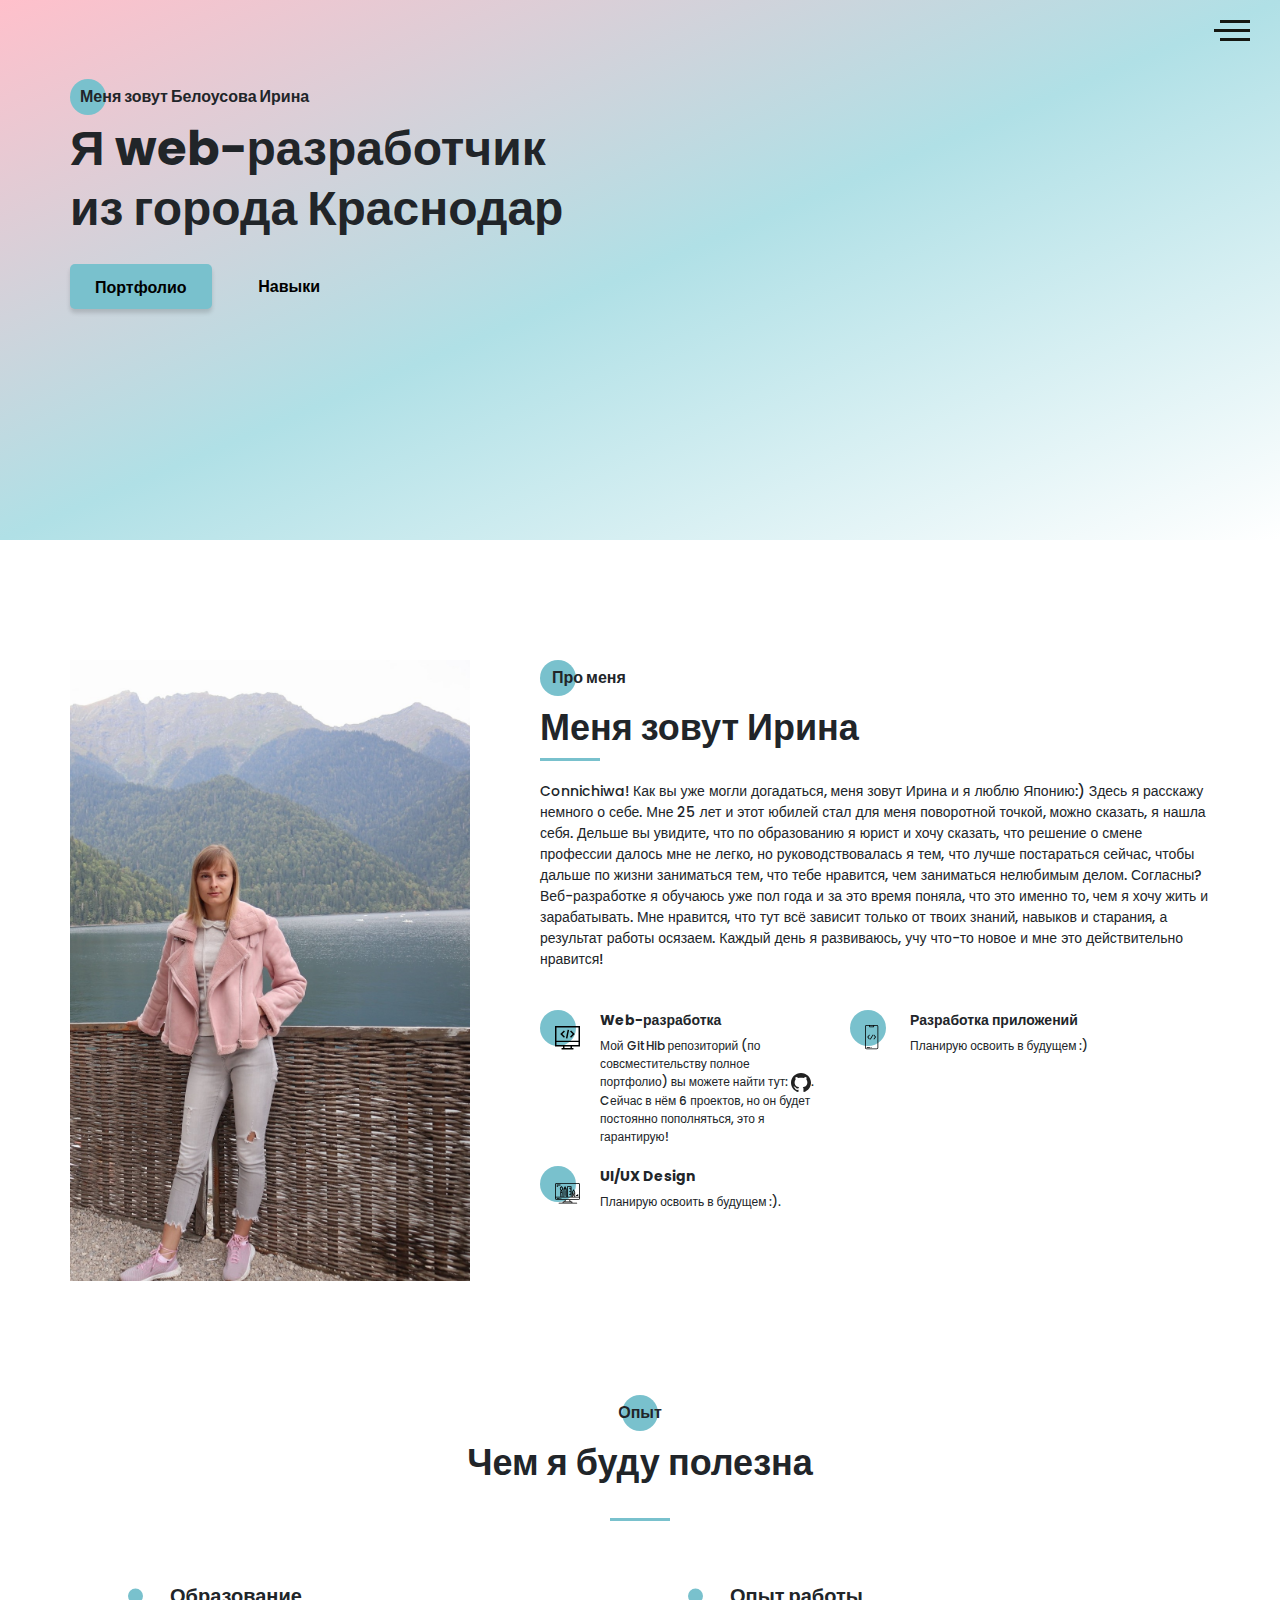
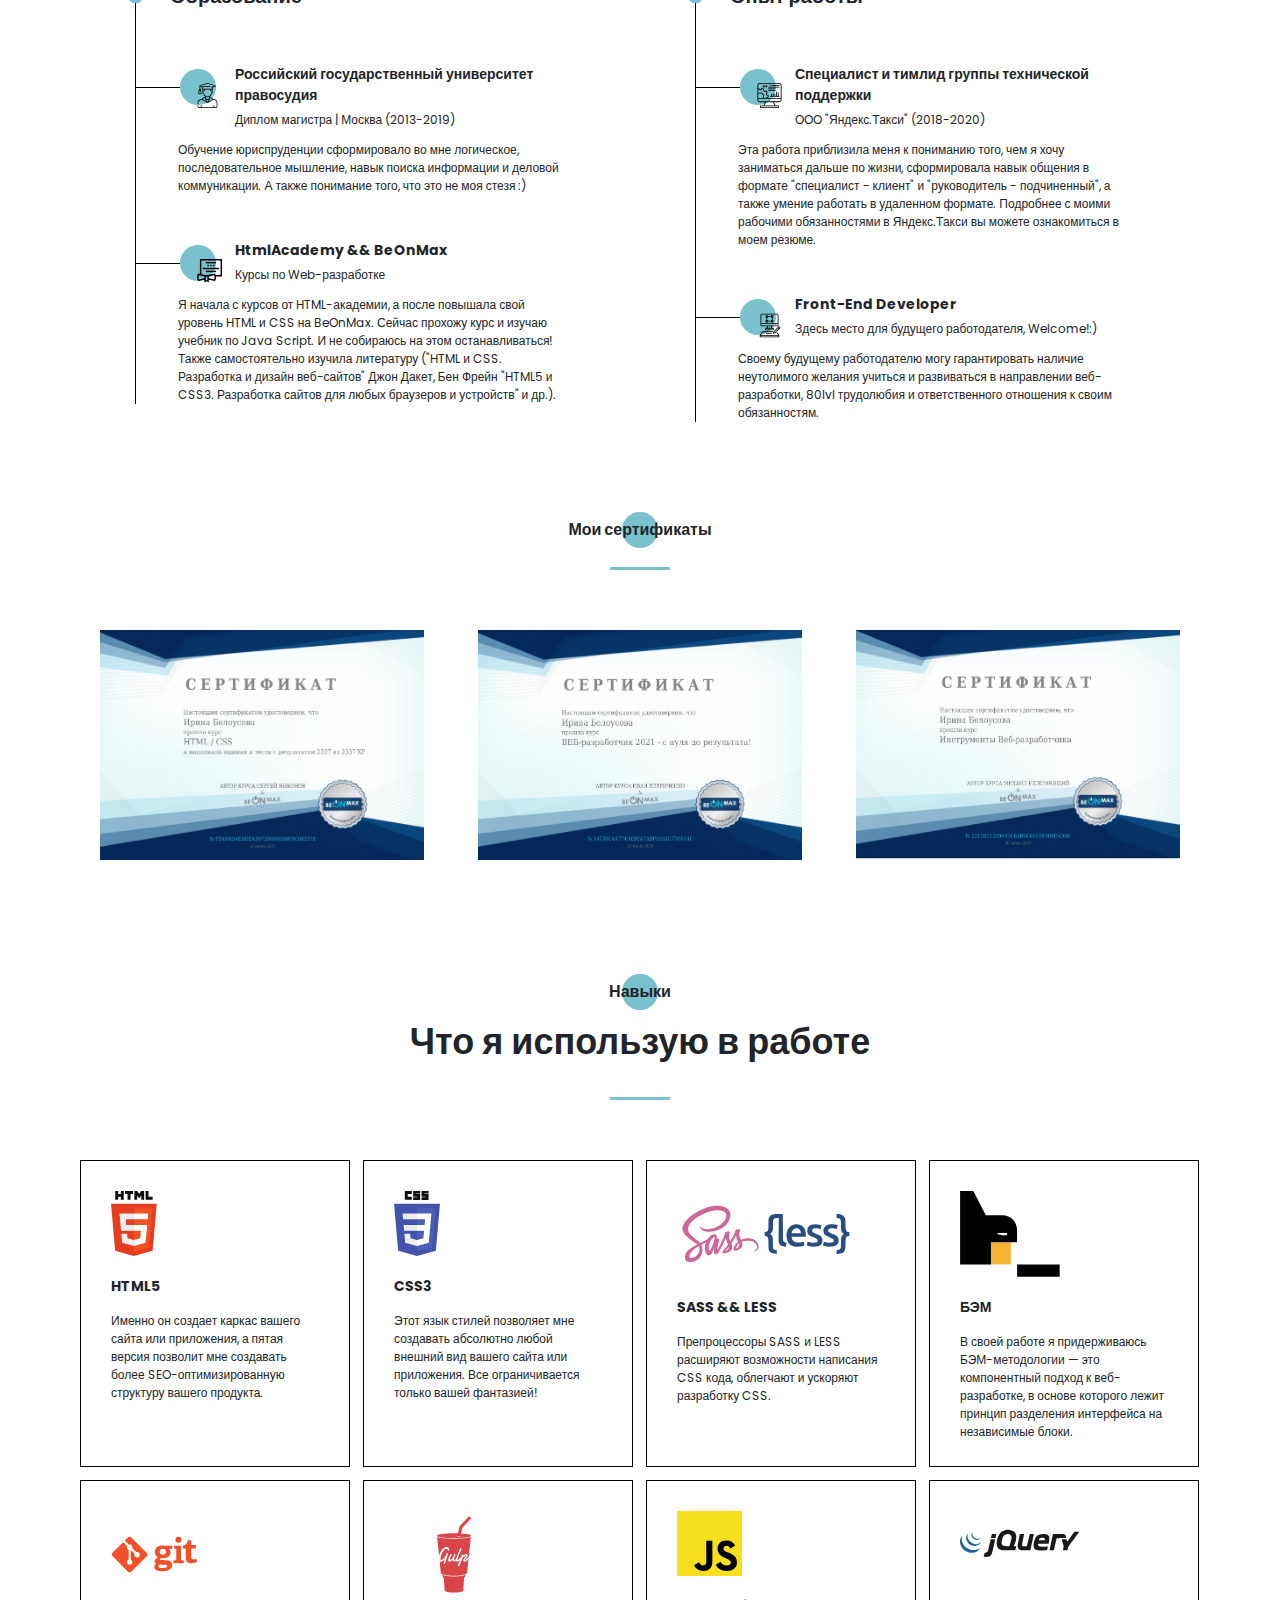
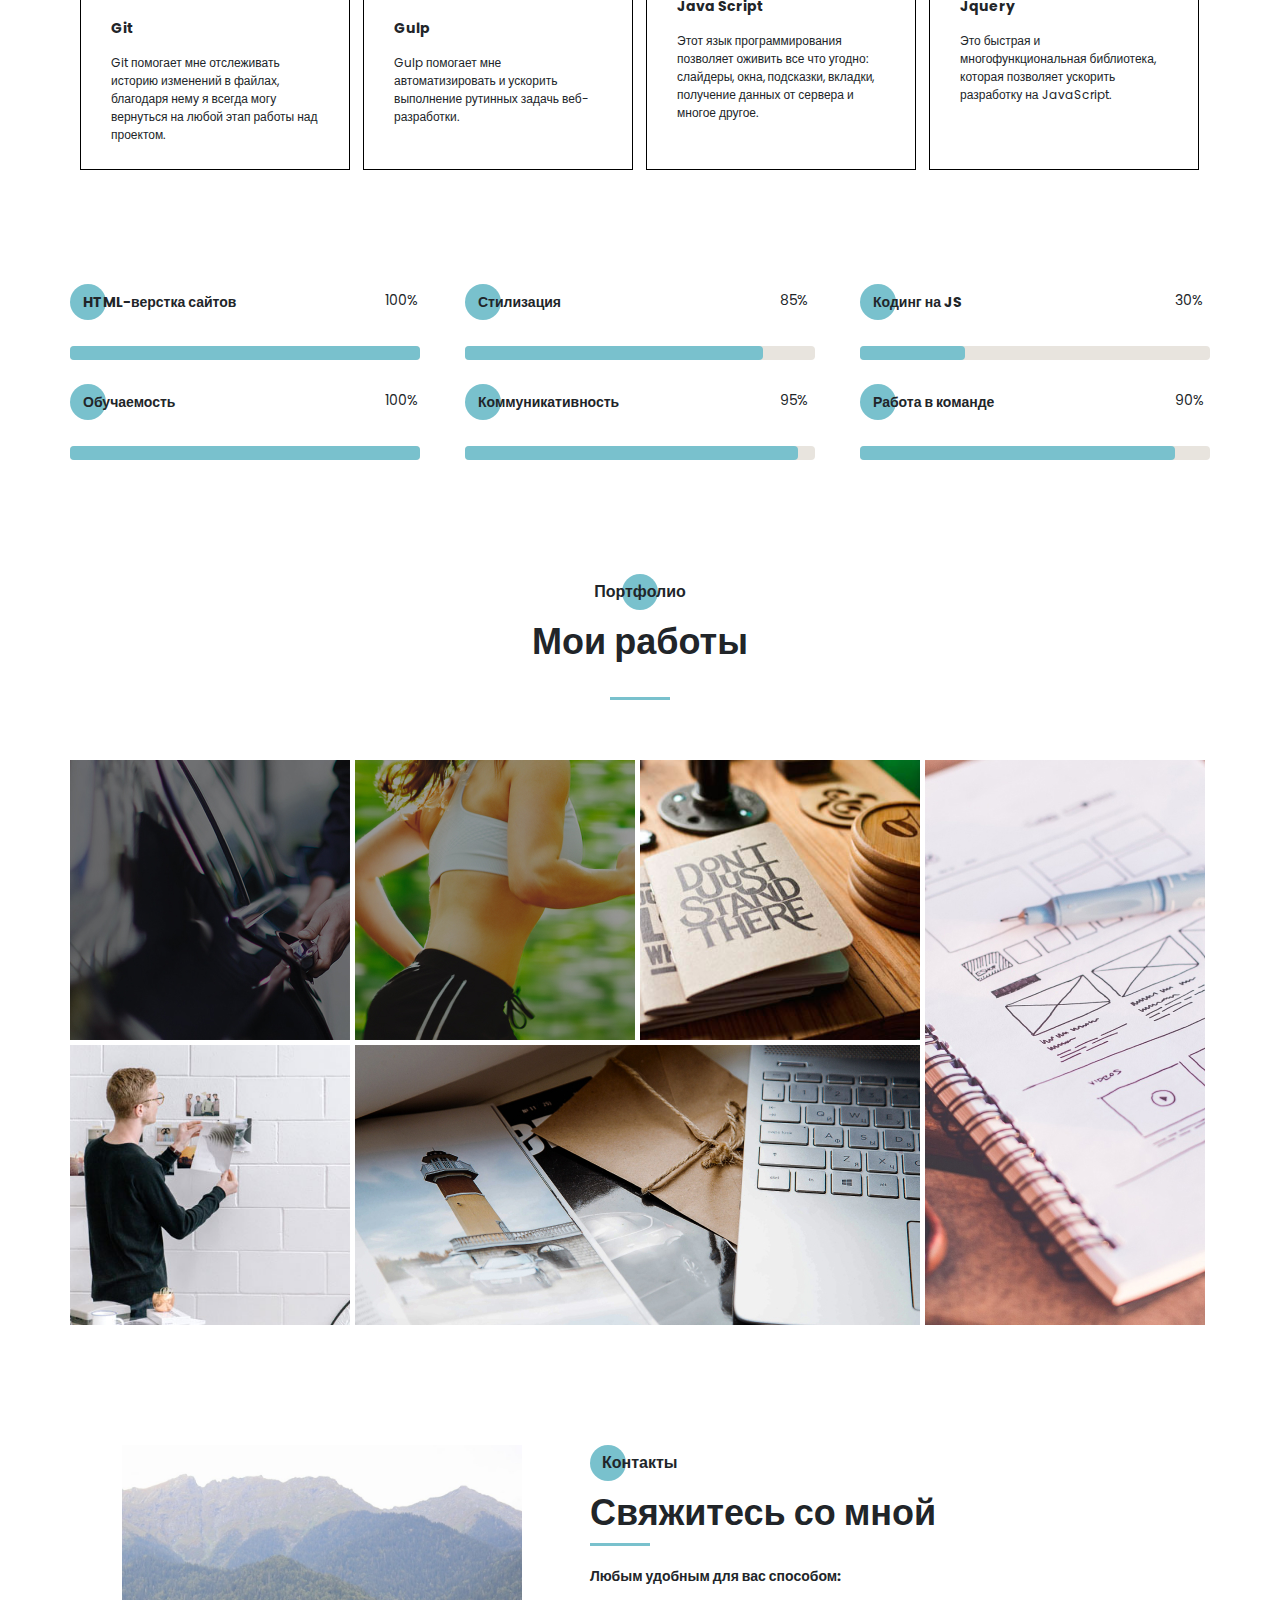
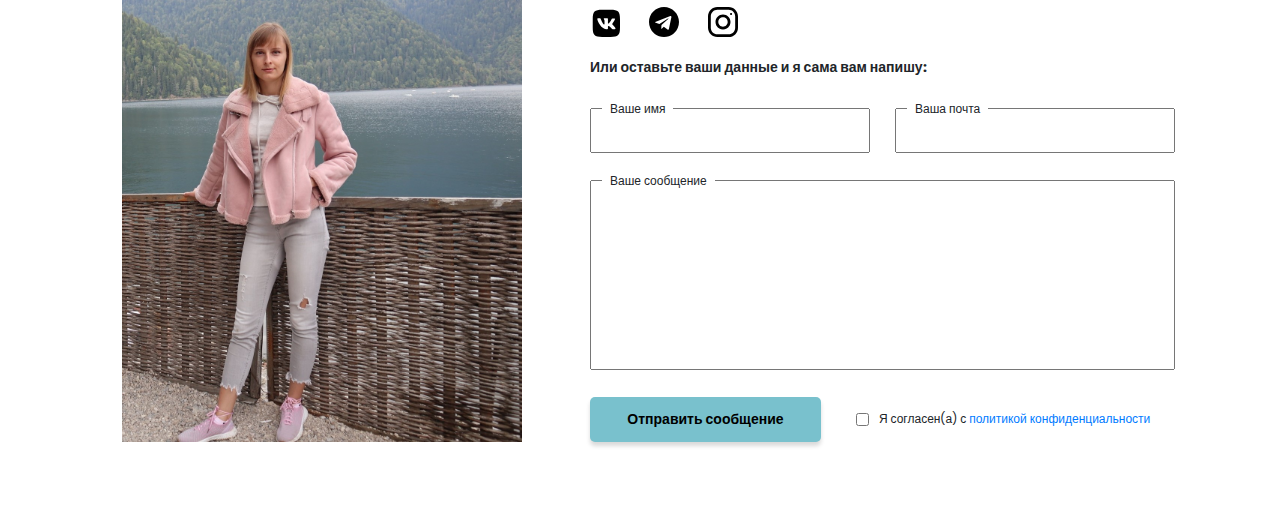
==== commit bf799d27: "Update index.html" ====
--- a/index.html
+++ b/index.html
@@ -1,39 +1,4 @@
 <!DOCTYPE html><html lang="ru"><head><meta charset="UTF-8"><meta name="viewport" content="width=device-width,initial-scale=1"><meta http-equiv="X-UA-Compatible" content="ie=edge"><title>Portfolio</title><meta name="title" content="Мое портфолио"><meta name="description" content="Здесь вы сможете ознакомиться с моими работами и узнать больше обо мне"><!-- Favicon  --><link rel="apple-touch-icon" sizes="57x57" href="icons/favicon//apple-icon-57x57.png"><link rel="apple-touch-icon" sizes="60x60" href="icons/favicon//apple-icon-60x60.png"><link rel="apple-touch-icon" sizes="72x72" href="icons/favicon//apple-icon-72x72.png"><link rel="apple-touch-icon" sizes="76x76" href="icons/favicon//apple-icon-76x76.png"><link rel="apple-touch-icon" sizes="114x114" href="icons/favicon//apple-icon-114x114.png"><link rel="apple-touch-icon" sizes="120x120" href="icons/favicon//apple-icon-120x120.png"><link rel="apple-touch-icon" sizes="144x144" href="icons/favicon//apple-icon-144x144.png"><link rel="apple-touch-icon" sizes="152x152" href="icons/favicon//apple-icon-152x152.png"><link rel="apple-touch-icon" sizes="180x180" href="icons/favicon//apple-icon-180x180.png"><link rel="icon" type="image/png" sizes="192x192" href="icons/favicon//android-icon-192x192.png"><link rel="icon" type="image/png" sizes="32x32" href="icons/favicon//favicon-32x32.png"><link rel="icon" type="image/png" sizes="96x96" href="icons/favicon//favicon-96x96.png"><link rel="icon" type="image/png" sizes="16x16" href="icons/favicon//favicon-16x16.png"><link rel="manifest" href="icons/favicon//manifest.json"><meta name="msapplication-TileColor" content="#ffffff"><meta name="msapplication-TileImage" content="icons/favicon//ms-icon-144x144.png"><meta name="theme-color" content="#ffffff"><link rel="stylesheet" href="css/style.min.css"></head><body><aside class="sidepanel"><a href="https://vk.com/id26480421" class="sidepanel__link" target="blank"> <?xml version="1.0" standalone="no"?> <!DOCTYPE svg PUBLIC "-//W3C//DTD SVG 1.0//EN" "http://www.w3.org/TR/2001/REC-SVG-20010904/DTD/svg10.dtd"> <svg xmlns="http://www.w3.org/2000/svg" xmlns:xlink="http://www.w3.org/1999/xlink" id="body_1" width="24" height="24"><defs><clipPath id="1"><path id="" clip-rule="evenodd" transform="matrix(1 0 0 1 0 0)" d="M18 0L18 18L18 18L0 18L0 18L0 0L0 0L18 0z"/></clipPath><clipPath id="2"><path id="" clip-rule="evenodd" transform="matrix(1 0 0 1 0 0)" d="M18 18L18 18L18 18L0.00045013428 18L0.00045013428 18L0.00045013428 18L0.00045013428 18L0.00045013428 0.00045013428L0.00045013428 0.00045013428L0.00045013428 0.00045013428L0.00045013428 0.00045013428L18 0.00045013428L18 0.00045013428L18 0.00045013428L18 0.00045013428L18 18z"/></clipPath></defs><g transform="matrix(1.3333 0 0 1.3333 0 0)"><g clip-path="url(#1)"><g clip-path="url(#2)"><path id="" transform="matrix(1 0 0 -1 0 18)" d="M1.5004101 11.302216L1.5004101 11.302216L1.5004101 11.302216L1.5004101 11.302216L1.5004101 11.302216L1.5004101 11.302216L1.5004101 11.302216L1.5004101 11.302216L1.5004101 11.302216L1.5004101 11.302216L1.5004101 11.302216L1.5004101 6.6973305L1.5004101 6.6973305L1.5004101 6.6973305L1.5004101 6.6973305L1.5004101 6.6973305L1.5004101 6.6973305L1.5004101 6.6973305C 1.5004101 2.4974356 2.4978857 1.49996 6.6977806 1.49996L6.6977806 1.49996L6.6977806 1.49996L6.6977806 1.49996L6.6977806 1.49996L6.6977806 1.49996L6.6977806 1.49996L6.6977806 1.49996L11.302666 1.49996L11.302666 1.49996L11.302666 1.49996L11.302666 1.49996L11.302666 1.49996L11.302666 1.49996L11.302666 1.49996C 15.502562 1.49996 16.500036 2.4974356 16.500036 6.6973305L16.500036 6.6973305L16.500036 6.6973305L16.500036 6.6973305L16.500036 6.6973305L16.500036 6.6973305L16.500036 6.6973305L16.500036 6.6973305L16.500036 11.302216L16.500036 11.302216L16.500036 11.302216L16.500036 11.302216L16.500036 11.302216L16.500036 11.302216L16.500036 11.302216C 16.500036 15.502111 15.502562 16.499586 11.302666 16.499586L11.302666 16.499586L11.302666 16.499586L11.302666 16.499586L11.302666 16.499586L11.302666 16.499586L11.302666 16.499586L11.302666 16.499586L6.6977806 16.499586L6.6977806 16.499586L6.6977806 16.499586L6.6977806 16.499586L6.6977806 16.499586L6.6977806 16.499586L6.6977806 16.499586C 2.4978857 16.499586 1.5004101 15.502111 1.5004101 11.302216M12.202644 13.612157L12.202644 13.612157L12.202644 13.612157L12.202644 13.612157L12.202644 13.612157L12.202644 13.612157L12.202644 13.612157L12.202644 13.612157L12.202644 13.612157L12.202644 13.612157L12.202644 13.612157L12.202644 12.517185L12.202644 12.517185L12.202644 12.517185L12.202644 12.517185L12.202644 12.517185L12.202644 12.517185L12.202644 12.517185C 12.202644 12.104694 11.865151 11.977198 11.122669 11.249717L11.122669 11.249717L11.122669 11.249717L11.122669 11.249717L11.122669 11.249717L11.122669 11.249717L11.122669 11.249717C 10.500185 10.589733 10.410188 10.304741 10.410188 10.147244L10.410188 10.147244L10.410188 10.147244L10.410188 10.147244L10.410188 10.147244L10.410188 10.147244L10.410188 10.147244C 10.410188 9.92975 10.470186 9.86225 10.785178 9.86225L10.785178 9.86225L10.785178 9.86225L10.785178 9.86225L10.785178 9.86225L10.785178 9.86225L10.785178 9.86225L10.785178 9.86225L11.767654 9.86225L11.767654 9.86225L11.767654 9.86225L11.767654 9.86225L11.767654 9.86225L11.767654 9.86225L11.767654 9.86225C 12.030148 9.86225 12.195143 9.779754 12.195143 9.08227L12.195143 9.08227L12.195143 9.08227L12.195143 9.08227L12.195143 9.08227L12.195143 9.08227L12.195143 9.08227C 12.195143 7.9272995 11.49016 6.6448307 10.192694 5.744855L10.192694 5.744855L10.192694 5.744855L10.192694 5.744855L10.192694 5.744855L10.192694 5.744855L10.192694 5.744855C 8.287742 4.387388 6.8477764 4.0198984 6.562784 4.0198984L6.562784 4.0198984L6.562784 4.0198984L6.562784 4.0198984L6.562784 4.0198984L6.562784 4.0198984L6.562784 4.0198984C 6.4052877 4.0198984 6.255292 4.0723953 6.255292 4.387388L6.255292 4.387388L6.255292 4.387388L6.255292 4.387388L6.255292 4.387388L6.255292 4.387388L6.255292 4.387388L6.255292 4.387388L6.255292 5.4898615L6.255292 5.4898615L6.255292 5.4898615L6.255292 5.4898615L6.255292 5.4898615L6.255292 5.4898615L6.255292 5.4898615C 6.255292 5.767353 6.375289 5.8723516 6.6752806 5.9773483L6.6752806 5.9773483L6.6752806 5.9773483L6.6752806 5.9773483L6.6752806 5.9773483L6.6752806 5.9773483L6.6752806 5.9773483C 8.250242 6.517334 9.600208 7.4173136 9.600208 7.7848034L9.600208 7.7848034L9.600208 7.7848034L9.600208 7.7848034L9.600208 7.7848034L9.600208 7.7848034L9.600208 7.7848034C 9.600208 7.9272995 9.53271 7.987298 9.187718 7.987298L9.187718 7.987298L9.187718 7.987298L9.187718 7.987298L9.187718 7.987298L9.187718 7.987298L9.187718 7.987298L9.187718 7.987298L7.575259 7.987298L7.575259 7.987298L7.575259 7.987298L7.575259 7.987298L7.575259 7.987298L7.575259 7.987298L7.575259 7.987298C 6.8402777 7.9497995 6.7727795 7.552309 6.5102854 7.552309L6.5102854 7.552309L6.5102854 7.552309L6.5102854 7.552309L6.5102854 7.552309L6.5102854 7.552309L6.5102854 7.552309C 6.375289 7.552309 6.255292 7.6573067 6.255292 7.8298025L6.255292 7.8298025L6.255292 7.8298025L6.255292 7.8298025L6.255292 7.8298025L6.255292 7.8298025L6.255292 7.8298025L6.255292 7.8298025L6.255292 9.547258L6.255292 9.547258L6.255292 9.547258L6.255292 9.547258L6.255292 9.547258L6.255292 9.547258L6.255292 9.547258C 6.255292 9.779754 6.375289 9.86225 6.660281 9.86225L6.660281 9.86225L6.660281 9.86225L6.660281 9.86225L6.660281 9.86225L6.660281 9.86225L6.660281 9.86225L6.660281 9.86225L8.827728 9.86225L8.827728 9.86225L8.827728 9.86225L8.827728 9.86225L8.827728 9.86225L8.827728 9.86225L8.827728 9.86225C 9.060221 9.86225 9.142719 9.959749 9.142719 10.034747L9.142719 10.034747L9.142719 10.034747L9.142719 10.034747L9.142719 10.034747L9.142719 10.034747L9.142719 10.034747C 9.142719 10.1697445 9.060221 10.289741 8.805228 10.537235L8.805228 10.537235L8.805228 10.537235L8.805228 10.537235L8.805228 10.537235L8.805228 10.537235L8.805228 10.537235C 7.9277496 11.324716 6.570284 11.887201 6.570284 11.887201L6.570284 11.887201L6.570284 11.887201L6.570284 11.887201L6.570284 11.887201L6.570284 11.887201L6.570284 11.887201C 6.4127884 11.962198 6.2627926 12.082196 6.2627926 12.374689L6.2627926 12.374689L6.2627926 12.374689L6.2627926 12.374689L6.2627926 12.374689L6.2627926 12.374689L6.2627926 12.374689L6.2627926 12.374689L6.2627926 13.447163L6.2627926 13.447163L6.2627926 13.447163L6.2627926 13.447163L6.2627926 13.447163L6.2627926 13.447163L6.2627926 13.447163C 6.2627926 13.777153 6.4352875 13.85215 6.667782 13.777153L6.667782 13.777153L6.667782 13.777153L6.667782 13.777153L6.667782 13.777153L6.667782 13.777153L6.667782 13.777153C 7.3052654 13.642157 9.187718 12.30719 9.187718 12.32219L9.187718 12.32219L9.187718 12.32219L9.187718 12.32219L9.187718 12.32219L9.187718 12.32219L9.187718 12.32219C 9.375214 12.202194 9.457711 12.157193 9.675205 12.32219L9.675205 12.32219L9.675205 12.32219L9.675205 12.32219L9.675205 12.32219L9.675205 12.32219L9.675205 12.32219C 9.832702 12.434687 10.162695 12.817178 10.455187 13.072171L10.455187 13.072171L10.455187 13.072171L10.455187 13.072171L10.455187 13.072171L10.455187 13.072171L10.455187 13.072171C 10.987673 13.537159 11.430162 13.897152 11.737654 13.994648L11.737654 13.994648L11.737654 13.994648L11.737654 13.994648L11.737654 13.994648L11.737654 13.994648L11.737654 13.994648C 12.045147 14.077147 12.202644 13.92715 12.202644 13.612157z" stroke="#FFFFFF" stroke-width="0.4" fill="#000000" fill-rule="nonzero"/></g></g></g></svg> </a><a href="https://www.instagram.com/irinabelousova54" class="sidepanel__link" target="blank"><svg width="20" height="20" viewBox="0 0 20 20" fill="none" xmlns="http://www.w3.org/2000/svg"><path d="M-6.01032e-07 6.25L-2.73196e-07 13.75C-1.22337e-07 17.2012 2.79875 20 6.25 20L13.75 20C17.2013 20 20 17.2012 20 13.75L20 6.25C20 2.79875 17.2012 -7.51891e-07 13.75 -6.01032e-07L6.25 -2.73196e-07C2.79875 -1.22337e-07 -7.51891e-07 2.79875 -6.01032e-07 6.25ZM13.75 1.875C16.1625 1.875 18.125 3.8375 18.125 6.25L18.125 13.75C18.125 16.1625 16.1625 18.125 13.75 18.125L6.25 18.125C3.8375 18.125 1.875 16.1625 1.875 13.75L1.875 6.25C1.875 3.8375 3.8375 1.875 6.25 1.875L13.75 1.875Z" fill="black"/><path d="M5 10C5 12.7612 7.23875 15 10 15C12.7613 15 15 12.7612 15 10C15 7.23875 12.7612 5 10 5C7.23875 5 5 7.23875 5 10ZM13.125 10C13.125 11.7225 11.7225 13.125 10 13.125C8.27625 13.125 6.875 11.7225 6.875 10C6.875 8.2775 8.27625 6.875 10 6.875C11.7225 6.875 13.125 8.2775 13.125 10Z" fill="black"/><path d="M5.29123 4.625C5.29123 4.25704 4.99295 3.95875 4.62499 3.95875C4.25703 3.95875 3.95874 4.25704 3.95874 4.625C3.95874 4.99296 4.25703 5.29125 4.62499 5.29125C4.99295 5.29125 5.29123 4.99296 5.29123 4.625Z" fill="black"/></svg> </a><a href="https://github.com/Iren-b" class="sidepanel__link" target="blank"><svg width="19" height="20" viewBox="0 0 19 20" fill="none" xmlns="http://www.w3.org/2000/svg"><path d="M-4.37114e-07 9.99951C-1.95608e-07 15.5245 4.36167 19.9995 9.74107 19.9995C14.0457 19.9995 17.6962 17.1345 18.9832 13.162C19.0749 12.662 18.7734 12.4787 18.5148 12.4787C18.2835 12.4787 17.6706 12.487 16.8585 12.4912C17.4459 15.2728 15.5517 15.8595 15.5517 15.8595C14.4274 16.3145 14.1267 16.972 14.1267 16.972C13.5228 17.8778 13.5352 16.902 13.5352 16.902C13.603 15.8978 14.5389 15.3703 14.5389 15.3703C16.0283 14.4787 15.5979 13.0295 15.3493 12.4578C14.719 12.3678 14.2903 12.1103 14.0466 11.8245C13.8029 14.0453 12.9652 16.3795 9.23304 16.3795C8.16988 16.3795 7.30085 15.992 6.61933 15.3503C6.37316 15.4628 5.3827 15.8003 4.04116 15.2628C4.04116 15.2628 3.78012 14.4253 5.03988 12.5128C4.82345 11.7128 4.71606 10.8628 4.7111 10.0128C4.71606 9.16284 4.82345 8.31285 5.03988 7.51284C3.78012 5.61285 4.04116 4.77535 4.04116 4.77535C5.3827 4.23785 6.37316 4.57534 6.61933 4.67535C7.30085 4.03785 8.16988 3.65035 9.23304 3.65035C12.9752 3.65035 13.7987 5.98784 14.0383 8.21284C14.3307 7.86284 14.928 7.53784 15.8408 7.53784C17.1444 7.53784 18.1918 7.55034 18.5082 7.55034C18.7635 7.55034 19.0683 7.37534 18.9708 6.86284C17.692 2.86201 14.0391 -0.000488895 9.74107 -0.000488707C4.36167 -0.000488472 -6.7851e-07 4.47701 -4.37114e-07 9.99951Z" fill="#212121"/></svg></a><div class="sidepanel__divider"></div><div class="sidepanel__text"><span>Социальные сети</span></div></aside><div class="menu"><div class="menu__block"><div class="menu__close"><svg width="29" height="30" viewBox="0 0 29 30" fill="none" xmlns="http://www.w3.org/2000/svg"><path d="M17.1568 14.5231L28.4489 3.23075C29.1837 2.49623 29.1837 1.30861 28.4489 0.574085C27.7144 -0.160437 26.5267 -0.160437 25.7922 0.574085L14.4998 11.8665L3.20781 0.574085C2.47295 -0.160437 1.28567 -0.160437 0.551149 0.574085C-0.183716 1.30861 -0.183716 2.49623 0.551149 3.23075L11.8432 14.5231L0.551149 25.8155C-0.183716 26.55 -0.183716 27.7376 0.551149 28.4721C0.917206 28.8385 1.39852 29.0226 1.87948 29.0226C2.36045 29.0226 2.84141 28.8385 3.20781 28.4721L14.4998 17.1798L25.7922 28.4721C26.1586 28.8385 26.6396 29.0226 27.1205 29.0226C27.6015 29.0226 28.0825 28.8385 28.4489 28.4721C29.1837 27.7376 29.1837 26.55 28.4489 25.8155L17.1568 14.5231Z" fill="black"/></svg></div><nav><ul class="menu__list"><li class="menu__link"><a href="#" data-scroll="#about">ПРО МЕНЯ</a></li><li class="menu__link"><a href="#" data-scroll="#resume">МОЙ ОПЫТ</a></li><li class="menu__link"><a href="#" data-scroll="#skills">МОИ НАВЫКИ</a></li><li class="menu__link"><a href="#" data-scroll="#portfolio">МОИ РАБОТЫ</a></li><li class="menu__link"><a href="#" data-scroll="#sertificates">МОИ СЕРТИФИКАТЫ</a></li><li class="menu__link"><a href="#" data-scroll="#contacts">КОНТАКТЫ</a></li></ul></nav><div class="menu__social"><a href="https://github.com/Iren-b" target="blank"><svg width="20" height="19" viewBox="0 0 20 19" fill="none" xmlns="http://www.w3.org/2000/svg"><path d="M10 0C4.475 0 0 4.36167 0 9.74107C0 14.0457 2.865 17.6962 6.8375 18.9832C7.3375 19.0749 7.52083 18.7734 7.52083 18.5148C7.52083 18.2835 7.5125 17.6706 7.50833 16.8585C4.72667 17.4459 4.14 15.5517 4.14 15.5517C3.685 14.4274 3.0275 14.1267 3.0275 14.1267C2.12167 13.5228 3.0975 13.5352 3.0975 13.5352C4.10167 13.603 4.62917 14.5389 4.62917 14.5389C5.52083 16.0283 6.97 15.5979 7.54167 15.3493C7.63167 14.719 7.88917 14.2903 8.175 14.0466C5.95417 13.8029 3.62 12.9652 3.62 9.23304C3.62 8.16988 4.0075 7.30085 4.64917 6.61934C4.53667 6.37317 4.19917 5.3827 4.73667 4.04116C4.73667 4.04116 5.57417 3.78012 7.48667 5.03988C8.28667 4.82345 9.13667 4.71606 9.98667 4.7111C10.8367 4.71606 11.6867 4.82345 12.4867 5.03988C14.3867 3.78012 15.2242 4.04116 15.2242 4.04116C15.7617 5.3827 15.4242 6.37317 15.3242 6.61934C15.9617 7.30085 16.3492 8.16988 16.3492 9.23304C16.3492 12.9752 14.0117 13.7987 11.7867 14.0383C12.1367 14.3307 12.4617 14.928 12.4617 15.8408C12.4617 17.1444 12.4492 18.1918 12.4492 18.5082C12.4492 18.7635 12.6242 19.0683 13.1367 18.9708C17.1375 17.692 20 14.0391 20 9.74107C20 4.36167 15.5225 0 10 0Z" fill="#212121"/></svg> </a><a href="https://www.instagram.com/irinabelousova54" target="blank"><svg width="20" height="20" viewBox="0 0 20 20" fill="none" xmlns="http://www.w3.org/2000/svg"><path d="M13.7495 0L6.24951 0C2.79826 0 -0.000488281 2.79875 -0.000488281 6.25L-0.000488281 13.75C-0.000488281 17.2013 2.79826 20 6.24951 20L13.7495 20C17.2008 20 19.9995 17.2013 19.9995 13.75L19.9995 6.25C19.9995 2.79875 17.2008 0 13.7495 0ZM18.1245 13.75C18.1245 16.1625 16.162 18.125 13.7495 18.125L6.24951 18.125C3.83701 18.125 1.87451 16.1625 1.87451 13.75L1.87451 6.25C1.87451 3.8375 3.83701 1.875 6.24951 1.875L13.7495 1.875C16.162 1.875 18.1245 3.8375 18.1245 6.25L18.1245 13.75Z" fill="black"/><path d="M9.99951 5C7.23826 5 4.99951 7.23875 4.99951 10C4.99951 12.7613 7.23826 15 9.99951 15C12.7608 15 14.9995 12.7613 14.9995 10C14.9995 7.23875 12.7608 5 9.99951 5ZM9.99951 13.125C8.27701 13.125 6.87451 11.7225 6.87451 10C6.87451 8.27625 8.27701 6.875 9.99951 6.875C11.722 6.875 13.1245 8.27625 13.1245 10C13.1245 11.7225 11.722 13.125 9.99951 13.125Z" fill="black"/><path d="M15.3745 5.29123C15.7425 5.29123 16.0408 4.99295 16.0408 4.62499C16.0408 4.25703 15.7425 3.95874 15.3745 3.95874C15.0065 3.95874 14.7083 4.25703 14.7083 4.62499C14.7083 4.99295 15.0065 5.29123 15.3745 5.29123Z" fill="black"/></svg> </a><a href="https://vk.com/id26480421" target="blank"> <?xml version="1.0" encoding="UTF-8"?> <!DOCTYPE svg PUBLIC "-//W3C//DTD SVG 1.1//EN" "http://www.w3.org/Graphics/SVG/1.1/DTD/svg11.dtd"><svg xmlns="http://www.w3.org/2000/svg" xmlns:xlink="http://www.w3.org/1999/xlink" version="1.1" id="mdi-vk" width="22" height="22" viewBox="0 0 22 22"><path d="M15.07 2H8.93C3.33 2 2 3.33 2 8.93V15.07C2 20.67 3.33 22 8.93 22H15.07C20.67 22 22 20.67 22 15.07V8.93C22 3.33 20.67 2 15.07 2M18.15 16.27H16.69C16.14 16.27 15.97 15.82 15 14.83C14.12 14 13.74 13.88 13.53 13.88C13.24 13.88 13.15 13.96 13.15 14.38V15.69C13.15 16.04 13.04 16.26 12.11 16.26C10.57 16.26 8.86 15.32 7.66 13.59C5.85 11.05 5.36 9.13 5.36 8.75C5.36 8.54 5.43 8.34 5.85 8.34H7.32C7.69 8.34 7.83 8.5 7.97 8.9C8.69 11 9.89 12.8 10.38 12.8C10.57 12.8 10.65 12.71 10.65 12.25V10.1C10.6 9.12 10.07 9.03 10.07 8.68C10.07 8.5 10.21 8.34 10.44 8.34H12.73C13.04 8.34 13.15 8.5 13.15 8.88V11.77C13.15 12.08 13.28 12.19 13.38 12.19C13.56 12.19 13.72 12.08 14.05 11.74C15.1 10.57 15.85 8.76 15.85 8.76C15.95 8.55 16.11 8.35 16.5 8.35H17.93C18.37 8.35 18.47 8.58 18.37 8.89C18.19 9.74 16.41 12.25 16.43 12.25C16.27 12.5 16.21 12.61 16.43 12.9C16.58 13.11 17.09 13.55 17.43 13.94C18.05 14.65 18.53 15.24 18.66 15.65C18.77 16.06 18.57 16.27 18.15 16.27Z"/></svg></a></div></div><div class="menu__overlay"></div></div><section id="up" class="promo"><div class="hamburger"><span></span> <span class="long"></span> <span></span></div><div class="container"><div class="title title_fz16 promo__subtitle">Меня зовут Белоусова Ирина</div><h1 class="title title_fz48 promo__title">Я web-разработчик из города Краснодар</h1><div class="promo__btns"><a href="#" class="promo__link btn" data-scroll="#portfolio">Портфолио</a> <a href="#" class="promo__link" data-scroll="#skills">Навыки</a></div></div></section><!-- /promo --><section class="about" id="about"><div class="container"><div class="about__wrapper"><div class="about__photo"><!-- <img srcset="img/my_main_photo2-min.jpg 300w,
                                     img/my_main_photo2.jpg 400w" sizes="(max-width: 576px) 280px,
-                                        (min-width 577px) 400px" src="img/my_main_photo2.jpg" alt="myphoto"> --><picture><source media="(max-width: 576px)" srcset="img/my_main_photo2-min.jpg"><source media="(min-width 577px)" srcset="img/my_main_photo2.jpg"><img src="img/my_main_photo2.jpg" alt="myphoto"></picture></div><div class="about__descr"><h2 class="title title_fz16 about__title">Про меня</h2><div class="title title_fz36 about__subtitle">Меня зовут Ирина</div><div class="divider"></div><p class="about__text">Connichiwa! Как вы уже могли догадаться, меня зовут Ирина и я люблю Японию:) Здесь я расскажу немного о себе. Мне 25 лет и этот юбилей стал для меня поворотной точкой, можно сказать, я нашла себя. Дельше вы увидите, что по образованию я юрист и хочу сказать, что решение о смене профессии далось мне не легко, но руководствовалась я тем, что лучше постараться сейчас, чтобы дальше по жизни заниматься тем, что тебе нравится, чем заниматься нелюбимым делом. Согласны? Веб-разработке я обучаюсь уже пол года и за это время поняла, что это именно то, чем я хочу жить и зарабатывать. Мне нравится, что тут всё зависит только от твоих знаний, навыков и старания, а результат работы осязаем. Каждый день я развиваюсь, учу что-то новое и мне это действительно нравится!</p></div><div class="about__skills"><div class="about__skills-item"><div class="about__skills-circle"><img src="icons/about_me/web_development.svg" alt="web-dev"></div><div class="about__skills-descr"><div class="title title_fz14">Web-разработка</div><div class="about__skills-text">Мой GitHib репозиторий (по совсместительству полное портфолио) вы можете найти тут: <a href="https://github.com/Iren-b"><img src="icons/social/menu/Github.svg" alt="github"></a>. Cейчас в нём 6 проектов, но он будет постоянно пополняться, это я гарантирую!</div></div></div><div class="about__skills-item"><div class="about__skills-circle"><img src="icons/about_me/mobile_dev.svg" alt="mobile-dev"></div><div class="about__skills-descr"><div class="title title_fz14">Разработка приложений</div><div class="about__skills-text">Планирую освоить в будущем :)</div></div></div><div class="about__skills-item"><div class="about__skills-circle"><img src="icons/about_me/design.svg" alt="design"></div><div class="about__skills-descr"><div class="title title_fz14">UI/UX Design</div><div class="about__skills-text">Планирую освоить в будущем :).</div></div></div></div></div></div></section><!-- /about --><section class="resume" id="resume"><div class="container"><h2 class="title title_fz16 title__section-title">Опыт</h2><div class="title title_fz36 title__section-subtitle">Чем я буду полезна</div><div class="divider"></div><div class="resume__wrapper"><div class="resume__column"><h3 class="title title_fz20 resume__column-title">Образование</h3><ul><li><div class="resume__item"><div class="resume__item-head"><div class="resume__item-icon"><img src="icons/experience/university.svg" alt="university"></div><h4 class="title title_fz14">Российский государственный университет правосудия</h4><div class="resume__item-location">Диплом магистра | Москва (2013-2019)</div></div><div class="resume__item-body">Обучение юриспруденции сформировало во мне логическое, последовательное мышление, навык поиска информации и деловой коммуникации. А также понимание того, что это не моя стезя :)</div></div></li><li><div class="resume__item"><div class="resume__item-head"><div class="resume__item-icon"><img src="icons/experience/courses.svg" alt="courses"></div><h4 class="title title_fz14">HtmlAcademy && BeOnMax</h4><div class="resume__item-location">Курсы по Web-разработке</div></div><div class="resume__item-body">Я начала с курсов от HTML-академии, а после повышала свой уровень HTML и CSS на BeOnMax. Сейчас прохожу курс и изучаю учебник по Java Script. И не собираюсь на этом останавливаться! Также самостоятельно изучила литературу ("HTML и CSS. Разработка и дизайн веб-сайтов" Джон Дакет, Бен Фрейн "HTML5 и CSS3. Разработка сайтов для любых браузеров и устройств" и др.).</div></div></li></ul></div><div class="resume__column"><h3 class="title title_fz20 resume__column-title">Опыт работы</h3><ul><li><div class="resume__item"><div class="resume__item-head"><div class="resume__item-icon"><img src="icons/experience/developer.svg" alt="developer"></div><h4 class="title title_fz14">Специалист и тимлид группы технической поддержки</h4><div class="resume__item-location">OOO "Яндекс.Такси" (2018-2020)</div></div><div class="resume__item-body">Эта работа приблизила меня к пониманию того, чем я хочу заниматься дальше по жизни, сформировала навык общения в формате "специалист - клиент" и "руководитель - подчиненный", а также умение работать в удаленном формате. Подробнее с моими рабочими обязанностями в Яндекс.Такси вы можете ознакомиться в моем резюме.</div></div></li><li><div class="resume__item"><div class="resume__item-head"><div class="resume__item-icon"><img src="icons/experience/designer.svg" alt="designer"></div><h4 class="title title_fz14">Front-End Developer</h4><div class="resume__item-location">Здесь место для будущего работодателя, Welcome!:)</div></div><div class="resume__item-body">Своему будущему работодателю могу гарантировать наличие неутолимого желания учиться и развиваться в направлении веб-разработки, 80lvl трудолюбия и ответственного отношения к своим обязанностям.</div></div></li></ul></div></div><!-- /resume__wrapper --></div><!-- /container --></section><!-- /resume --><section class="sertificates" id="sertificates"><div class="container"><h2 class="title title_fz16 title__section-title">Мои сертификаты</h2><div class="divider"></div><div class="sertificates__wrapper"><div class="sertificates__item"><a href="html, css.pdf" target="blank"><img src="img/sertificates/html, css2.jpg" alt=""></a></div><div class="sertificates__item"><a href="Веб-разработчик 2021.pdf" target="blank"><img src="img/sertificates/Веб-разработчик 2021_2.jpg" alt=""></a></div><div class="sertificates__item"><a href="instrum.pdf" target="blank"><img src="img/sertificates/instrum2.jpg" alt=""></a></div></div></div></section><!-- /sertificates --><section class="skills" id="skills"><div class="container"><h2 class="title title_fz16 title__section-title">Навыки</h2><div class="title title_fz36 title__section-subtitle">Что я использую в работе</div><div class="divider"></div><div class="skills__items"><div class="skills__item"><div class="skills__item-img"><img src="icons/skills/html5.svg" alt="html5"></div><h3 class="title title_fz14">HTML5</h3><p>Именно он создает каркас вашего сайта или приложения, а пятая версия позволит мне создавать более SEO-оптимизированную структуру вашего продукта.</p></div><div class="skills__item"><div class="skills__item-img"><img src="icons/skills/css3.svg" alt="css3"></div><h3 class="title title_fz14">CSS3</h3><p>Этот язык стилей позволяет мне создавать абсолютно любой внешний вид вашего сайта или приложения. Все ограничивается только вашей фантазией!</p></div><div class="skills__item"><div class="skills__item-img"><img src="icons/skills/sass.svg" alt="sass"> <img src="icons/skills/less.svg" alt="less"></div><h3 class="title title_fz14">SASS && LESS</h3><p>Препроцессоры SASS и LESS расширяют возможности написания CSS кода, облегчают и ускоряют разработку CSS.</p></div><div class="skills__item"><div class="skills__item-img"><img src="icons/skills/bem.svg" alt="bem"></div><h3 class="title title_fz14">БЭМ</h3><p>В своей работе я придерживаюсь БЭМ-методологии — это компонентный подход к веб-разработке, в основе которого лежит принцип разделения интерфейса на независимые блоки.</p></div><div class="skills__item"><div class="skills__item-img"><img src="icons/skills/git.svg" alt="Git"></div><h3 class="title title_fz14">Git</h3><p>Git помогает мне отслеживать историю изменений в файлах, благодаря нему я всегда могу вернуться на любой этап работы над проектом.</p></div><div class="skills__item"><div class="skills__item-img"><img src="icons/skills/gulp.svg" alt="Gulp"></div><h3 class="title title_fz14">Gulp</h3><p>Gulp помогает мне автоматизировать и ускорить выполнение рутинных задачь веб-разработки.</p></div><div class="skills__item"><div class="skills__item-img"><img src="icons/skills/js.svg" alt="java script"></div><h3 class="title title_fz14">Java Script</h3><p>Этот язык программирования позволяет оживить все что угодно: слайдеры, окна, подсказки, вкладки, получение данных от сервера и многое другое.</p></div><div class="skills__item"><div class="skills__item-img"><img src="icons/skills/jquery.svg" alt="Jquery"></div><h3 class="title title_fz14">Jquery</h3><p>Библиотека Jquery позволит ускорить разработку. Без необходимости интегрировать в проект мы её не будем, но навык работы с ней присутствует.</p></div></div><!-- /skills__items --><div class="skills__ratings"><div class="skills__ratings-item"><div class="title title_fz14 skills__ratings-title">HTML-верстка сайтов</div><div class="skills__ratings-counter">100%</div><div class="skills__ratings-line"><span></span></div></div><div class="skills__ratings-item"><div class="title title_fz14 skills__ratings-title">Стилизация</div><div class="skills__ratings-counter">85%</div><div class="skills__ratings-line"><span></span></div></div><div class="skills__ratings-item"><div class="title title_fz14 skills__ratings-title">Кодинг на JS</div><div class="skills__ratings-counter">30%</div><div class="skills__ratings-line"><span></span></div></div><div class="skills__ratings-item"><div class="title title_fz14 skills__ratings-title">Обучаемость</div><div class="skills__ratings-counter">100%</div><div class="skills__ratings-line"><span></span></div></div><div class="skills__ratings-item"><div class="title title_fz14 skills__ratings-title">Коммуникативность</div><div class="skills__ratings-counter">95%</div><div class="skills__ratings-line"><span></span></div></div><div class="skills__ratings-item"><div class="title title_fz14 skills__ratings-title">Работа в команде</div><div class="skills__ratings-counter">90%</div><div class="skills__ratings-line"><span></span></div></div></div></div></section><!-- /skills --><section class="portfolio" id="portfolio"><div class="container"><h2 class="title title_fz16 title__section-title">Портфолио</h2><div class="title title_fz36 title__section-subtitle">Мои работы</div><div class="divider"></div><div class="portfolio__wrapper"><a href="https://iren-b.github.io/uber/" class="portfolio__item"><img src="img/works/uber.jpg" alt="uber"> </a><a href="https://iren-b.github.io/Pulse/" class="portfolio__item"><img src="img/works/pulse.jpg" alt="pulse"> </a><a href="https://iren-b.github.io/activebox/" class="portfolio__item"><img src="img/works/activebox.jpg" alt="activebox"> </a><a href="https://iren-b.github.io/KinoMonstr/" class="portfolio__item vertical"><img src="img/works/plans.jpg" alt="KinoMonstr"> </a><a href="https://iren-b.github.io/mogo/" class="portfolio__item"><img src="img/works/mogo.jpg" alt="mogo"> </a><a href="#" class="portfolio__item horizontal"><img src="img/works/mac.jpg" alt="test"></a></div></div></section><!-- /portfolio --><!-- <section class="price" id="price">
-        <div class="container">
-            <h2 class="title title_fz16 title__section-title">Прайс-лист</h2>
-            <div class="divider"></div>
-
-            <div class="price__wrapper">
-                <div class="price__item">
-                    <div class="price__type">Landing-page</div>
-                    <div class="price__count">от 8000 руб.</div>
-                    <div class="price__descr">
-                        Одностраничный сайт для презентации услуг/товаров/...
-                    </div>
-                </div>
-                <div class="price__item">
-                    <div class="price__type">Корпоративный сайт</div>
-                    <div class="price__count">от 20000 руб.</div>
-                    <div class="price__descr">
-                        Сайт для вашего бизнеса или компании
-                    </div>
-                </div>
-                <div class="price__item">
-                    <div class="price__type">Интернет-магазин</div>
-                    <div class="price__count">от 30000 руб.</div>
-                    <div class="price__descr">
-                        Инструмент для ваших продаж в сети
-                    </div>
-                </div>
-                <div class="price__item">
-                    <div class="price__type">Дизайн</div>
-                    <div class="price__count">Индивидуально</div>
-                    <div class="price__descr">
-                        Создам дизайн для вашего сайта/приложения...
-                    </div>
-                </div>
-            </div>
-        </div>
-    </section> --><!-- /price --><section class="contacts" id="contacts"><div class="container"><div class="contacts__wrapper"><div class="contacts__photo"><img src="img/my_main_photo2.jpg" alt="myphoto"></div><div class="contacts__descr"><h2 class="title title_fz16 contacts__title">Контакты</h2><div class="title title_fz36 contacts__subtitle">Свяжитесь со мной</div><div class="divider"></div><div class="title title_fz14 contacts__text">Любым удобным для вас способом:</div><div class="contacts__social"><a href="https://vk.com/id26480421" class="contacts__link" target="blank"><img src="icons/social/vk.svg" alt="vk"> </a><a href="https://t.me/krr_irina_belousova" class="contacts__link" target="blank"><img src="icons/social/telegram.svg" alt="telegram"> </a><a href="https://www.instagram.com/irinabelousova54" class="contacts__link" target="blank"><img src="icons/social/menu/Instagram.svg" alt="instagram"></a></div><div class="title title_fz14 contacts__text">Или оставьте ваши данные и я сама вам напишу:</div><form action="#" class="contacts__form"><div class="contacts__input"><input required name="name" id="name" type="text"> <label for="name">Ваше имя</label></div><div class="contacts__input"><input required name="email" id="email" type="email"> <label for="email">Ваша почта</label></div><div class="contacts__textarea"><textarea name="text" id="text"></textarea> <label for="text">Ваше сообщение</label></div><div class="contacts__triggers"><button class="contacts__btn btn">Отправить сообщение</button><div class="contacts__policy"><input required type="checkbox"> <span>Я согласен(а) с <a href="policy.html">политикой конфиденциальности</a></span></div></div></form></div></div></div></section><!-- /contacts --> <a href="#up" class="pageup"><img src="icons/up-arrow.svg" alt="up"></a><script src="https://ajax.googleapis.com/ajax/libs/jquery/3.6.0/jquery.min.js"></script><script src="js/script.js"></script></body></html>
+                                        (min-width 577px) 400px" src="img/my_main_photo2.jpg" alt="myphoto"> --><picture><source media="(max-width: 576px)" srcset="img/my_main_photo2-min.jpg"><source media="(min-width 577px)" srcset="img/my_main_photo2.jpg"><img src="img/my_main_photo2.jpg" alt="myphoto"></picture></div><div class="about__descr"><h2 class="title title_fz16 about__title">Про меня</h2><div class="title title_fz36 about__subtitle">Меня зовут Ирина</div><div class="divider"></div><p class="about__text">Connichiwa! Как вы уже могли догадаться, меня зовут Ирина и я люблю Японию:) Здесь я расскажу немного о себе. Мне 25 лет и этот юбилей стал для меня поворотной точкой, можно сказать, я нашла себя. Дельше вы увидите, что по образованию я юрист и хочу сказать, что решение о смене профессии далось мне не легко, но руководствовалась я тем, что лучше постараться сейчас, чтобы дальше по жизни заниматься тем, что тебе нравится, чем заниматься нелюбимым делом. Согласны? Веб-разработке я обучаюсь уже пол года и за это время поняла, что это именно то, чем я хочу жить и зарабатывать. Мне нравится, что тут всё зависит только от твоих знаний, навыков и старания, а результат работы осязаем. Каждый день я развиваюсь, учу что-то новое и мне это действительно нравится!</p></div><div class="about__skills"><div class="about__skills-item"><div class="about__skills-circle"><img src="icons/about_me/web_development.svg" alt="web-dev"></div><div class="about__skills-descr"><div class="title title_fz14">Web-разработка</div><div class="about__skills-text">Мой GitHib репозиторий (по совсместительству полное портфолио) вы можете найти тут: <a href="https://github.com/Iren-b"><img src="icons/social/menu/Github.svg" alt="github"></a>. Cейчас в нём 6 проектов, но он будет постоянно пополняться, это я гарантирую!</div></div></div><div class="about__skills-item"><div class="about__skills-circle"><img src="icons/about_me/mobile_dev.svg" alt="mobile-dev"></div><div class="about__skills-descr"><div class="title title_fz14">Разработка приложений</div><div class="about__skills-text">Планирую освоить в будущем :)</div></div></div><div class="about__skills-item"><div class="about__skills-circle"><img src="icons/about_me/design.svg" alt="design"></div><div class="about__skills-descr"><div class="title title_fz14">UI/UX Design</div><div class="about__skills-text">Планирую освоить в будущем :).</div></div></div></div></div></div></section><!-- /about --><section class="resume" id="resume"><div class="container"><h2 class="title title_fz16 title__section-title">Опыт</h2><div class="title title_fz36 title__section-subtitle">Чем я буду полезна</div><div class="divider"></div><div class="resume__wrapper"><div class="resume__column"><h3 class="title title_fz20 resume__column-title">Образование</h3><ul><li><div class="resume__item"><div class="resume__item-head"><div class="resume__item-icon"><img src="icons/experience/university.svg" alt="university"></div><h4 class="title title_fz14">Российский государственный университет правосудия</h4><div class="resume__item-location">Диплом магистра | Москва (2013-2019)</div></div><div class="resume__item-body">Обучение юриспруденции сформировало во мне логическое, последовательное мышление, навык поиска информации и деловой коммуникации. А также понимание того, что это не моя стезя :)</div></div></li><li><div class="resume__item"><div class="resume__item-head"><div class="resume__item-icon"><img src="icons/experience/courses.svg" alt="courses"></div><h4 class="title title_fz14">HtmlAcademy && BeOnMax</h4><div class="resume__item-location">Курсы по Web-разработке</div></div><div class="resume__item-body">Я начала с курсов от HTML-академии, а после повышала свой уровень HTML и CSS на BeOnMax. Сейчас прохожу курс и изучаю учебник по Java Script. И не собираюсь на этом останавливаться! Также самостоятельно изучила литературу ("HTML и CSS. Разработка и дизайн веб-сайтов" Джон Дакет, Бен Фрейн "HTML5 и CSS3. Разработка сайтов для любых браузеров и устройств" и др.).</div></div></li></ul></div><div class="resume__column"><h3 class="title title_fz20 resume__column-title">Опыт работы</h3><ul><li><div class="resume__item"><div class="resume__item-head"><div class="resume__item-icon"><img src="icons/experience/developer.svg" alt="developer"></div><h4 class="title title_fz14">Специалист и тимлид группы технической поддержки</h4><div class="resume__item-location">OOO "Яндекс.Такси" (2018-2020)</div></div><div class="resume__item-body">Эта работа приблизила меня к пониманию того, чем я хочу заниматься дальше по жизни, сформировала навык общения в формате "специалист - клиент" и "руководитель - подчиненный", а также умение работать в удаленном формате. Подробнее с моими рабочими обязанностями в Яндекс.Такси вы можете ознакомиться в моем резюме.</div></div></li><li><div class="resume__item"><div class="resume__item-head"><div class="resume__item-icon"><img src="icons/experience/designer.svg" alt="designer"></div><h4 class="title title_fz14">Front-End Developer</h4><div class="resume__item-location">Здесь место для будущего работодателя, Welcome!:)</div></div><div class="resume__item-body">Своему будущему работодателю могу гарантировать наличие неутолимого желания учиться и развиваться в направлении веб-разработки, 80lvl трудолюбия и ответственного отношения к своим обязанностям.</div></div></li></ul></div></div><!-- /resume__wrapper --></div><!-- /container --></section><!-- /resume --><section class="sertificates" id="sertificates"><div class="container"><h2 class="title title_fz16 title__section-title">Мои сертификаты</h2><div class="divider"></div><div class="sertificates__wrapper"><div class="sertificates__item"><a href="html, css.pdf" target="blank"><img src="img/sertificates/html, css2.jpg" alt=""></a></div><div class="sertificates__item"><a href="Веб-разработчик 2021.pdf" target="blank"><img src="img/sertificates/Веб-разработчик 2021_2.jpg" alt=""></a></div><div class="sertificates__item"><a href="instrum.pdf" target="blank"><img src="img/sertificates/instrum2.jpg" alt=""></a></div></div></div></section><!-- /sertificates --><section class="skills" id="skills"><div class="container"><h2 class="title title_fz16 title__section-title">Навыки</h2><div class="title title_fz36 title__section-subtitle">Что я использую в работе</div><div class="divider"></div><div class="skills__items"><div class="skills__item"><div class="skills__item-img"><img src="icons/skills/html5.svg" alt="html5"></div><h3 class="title title_fz14">HTML5</h3><p>Именно он создает каркас вашего сайта или приложения, а пятая версия позволит мне создавать более SEO-оптимизированную структуру вашего продукта.</p></div><div class="skills__item"><div class="skills__item-img"><img src="icons/skills/css3.svg" alt="css3"></div><h3 class="title title_fz14">CSS3</h3><p>Этот язык стилей позволяет мне создавать абсолютно любой внешний вид вашего сайта или приложения. Все ограничивается только вашей фантазией!</p></div><div class="skills__item"><div class="skills__item-img"><img src="icons/skills/sass.svg" alt="sass"> <img src="icons/skills/less.svg" alt="less"></div><h3 class="title title_fz14">SASS && LESS</h3><p>Препроцессоры SASS и LESS расширяют возможности написания CSS кода, облегчают и ускоряют разработку CSS.</p></div><div class="skills__item"><div class="skills__item-img"><img src="icons/skills/bem.svg" alt="bem"></div><h3 class="title title_fz14">БЭМ</h3><p>В своей работе я придерживаюсь БЭМ-методологии — это компонентный подход к веб-разработке, в основе которого лежит принцип разделения интерфейса на независимые блоки.</p></div><div class="skills__item"><div class="skills__item-img"><img src="icons/skills/git.svg" alt="Git"></div><h3 class="title title_fz14">Git</h3><p>Git помогает мне отслеживать историю изменений в файлах, благодаря нему я всегда могу вернуться на любой этап работы над проектом.</p></div><div class="skills__item"><div class="skills__item-img"><img src="icons/skills/gulp.svg" alt="Gulp"></div><h3 class="title title_fz14">Gulp</h3><p>Gulp помогает мне автоматизировать и ускорить выполнение рутинных задачь веб-разработки.</p></div><div class="skills__item"><div class="skills__item-img"><img src="icons/skills/js.svg" alt="java script"></div><h3 class="title title_fz14">Java Script</h3><p>Этот язык программирования позволяет оживить все что угодно: слайдеры, окна, подсказки, вкладки, получение данных от сервера и многое другое.</p></div><div class="skills__item"><div class="skills__item-img"><img src="icons/skills/jquery.svg" alt="Jquery"></div><h3 class="title title_fz14">Jquery</h3><p>Это быстрая и многофункциональная библиотека, которая позволяет ускорить разработку на JavaScript.</p></div></div><!-- /skills__items --><div class="skills__ratings"><div class="skills__ratings-item"><div class="title title_fz14 skills__ratings-title">HTML-верстка сайтов</div><div class="skills__ratings-counter">100%</div><div class="skills__ratings-line"><span></span></div></div><div class="skills__ratings-item"><div class="title title_fz14 skills__ratings-title">Стилизация</div><div class="skills__ratings-counter">85%</div><div class="skills__ratings-line"><span></span></div></div><div class="skills__ratings-item"><div class="title title_fz14 skills__ratings-title">Кодинг на JS</div><div class="skills__ratings-counter">30%</div><div class="skills__ratings-line"><span></span></div></div><div class="skills__ratings-item"><div class="title title_fz14 skills__ratings-title">Обучаемость</div><div class="skills__ratings-counter">100%</div><div class="skills__ratings-line"><span></span></div></div><div class="skills__ratings-item"><div class="title title_fz14 skills__ratings-title">Коммуникативность</div><div class="skills__ratings-counter">95%</div><div class="skills__ratings-line"><span></span></div></div><div class="skills__ratings-item"><div class="title title_fz14 skills__ratings-title">Работа в команде</div><div class="skills__ratings-counter">90%</div><div class="skills__ratings-line"><span></span></div></div></div></div></section><!-- /skills --><section class="portfolio" id="portfolio"><div class="container"><h2 class="title title_fz16 title__section-title">Портфолио</h2><div class="title title_fz36 title__section-subtitle">Мои работы</div><div class="divider"></div><div class="portfolio__wrapper"><a href="https://iren-b.github.io/uber/" class="portfolio__item"><img src="img/works/uber.jpg" alt="uber"> </a><a href="https://iren-b.github.io/Pulse/" class="portfolio__item"><img src="img/works/pulse.jpg" alt="pulse"> </a><a href="https://iren-b.github.io/activebox/" class="portfolio__item"><img src="img/works/activebox.jpg" alt="activebox"> </a><a href="https://iren-b.github.io/KinoMonstr/" class="portfolio__item vertical"><img src="img/works/plans.jpg" alt="KinoMonstr"> </a><a href="https://iren-b.github.io/mogo/" class="portfolio__item"><img src="img/works/mogo.jpg" alt="mogo"> </a><a href="#" class="portfolio__item horizontal"><img src="img/works/mac.jpg" alt="test"></a></div></div></section><!-- /portfolio -->
+<section class="contacts" id="contacts"><div class="container"><div class="contacts__wrapper"><div class="contacts__photo"><img src="img/my_main_photo2.jpg" alt="myphoto"></div><div class="contacts__descr"><h2 class="title title_fz16 contacts__title">Контакты</h2><div class="title title_fz36 contacts__subtitle">Свяжитесь со мной</div><div class="divider"></div><div class="title title_fz14 contacts__text">Любым удобным для вас способом:</div><div class="contacts__social"><a href="https://vk.com/id26480421" class="contacts__link" target="blank"><img src="icons/social/vk.svg" alt="vk"> </a><a href="https://t.me/krr_irina_belousova" class="contacts__link" target="blank"><img src="icons/social/telegram.svg" alt="telegram"> </a><a href="https://www.instagram.com/irinabelousova54" class="contacts__link" target="blank"><img src="icons/social/menu/Instagram.svg" alt="instagram"></a></div><div class="title title_fz14 contacts__text">Или оставьте ваши данные и я сама вам напишу:</div><form action="#" class="contacts__form"><div class="contacts__input"><input required name="name" id="name" type="text"> <label for="name">Ваше имя</label></div><div class="contacts__input"><input required name="email" id="email" type="email"> <label for="email">Ваша почта</label></div><div class="contacts__textarea"><textarea name="text" id="text"></textarea> <label for="text">Ваше сообщение</label></div><div class="contacts__triggers"><button class="contacts__btn btn">Отправить сообщение</button><div class="contacts__policy"><input required type="checkbox"> <span>Я согласен(а) с <a href="policy.html">политикой конфиденциальности</a></span></div></div></form></div></div></div></section><!-- /contacts --> <a href="#up" class="pageup"><img src="icons/up-arrow.svg" alt="up"></a><script src="https://ajax.googleapis.com/ajax/libs/jquery/3.6.0/jquery.min.js"></script><script src="js/script.js"></script></body></html>
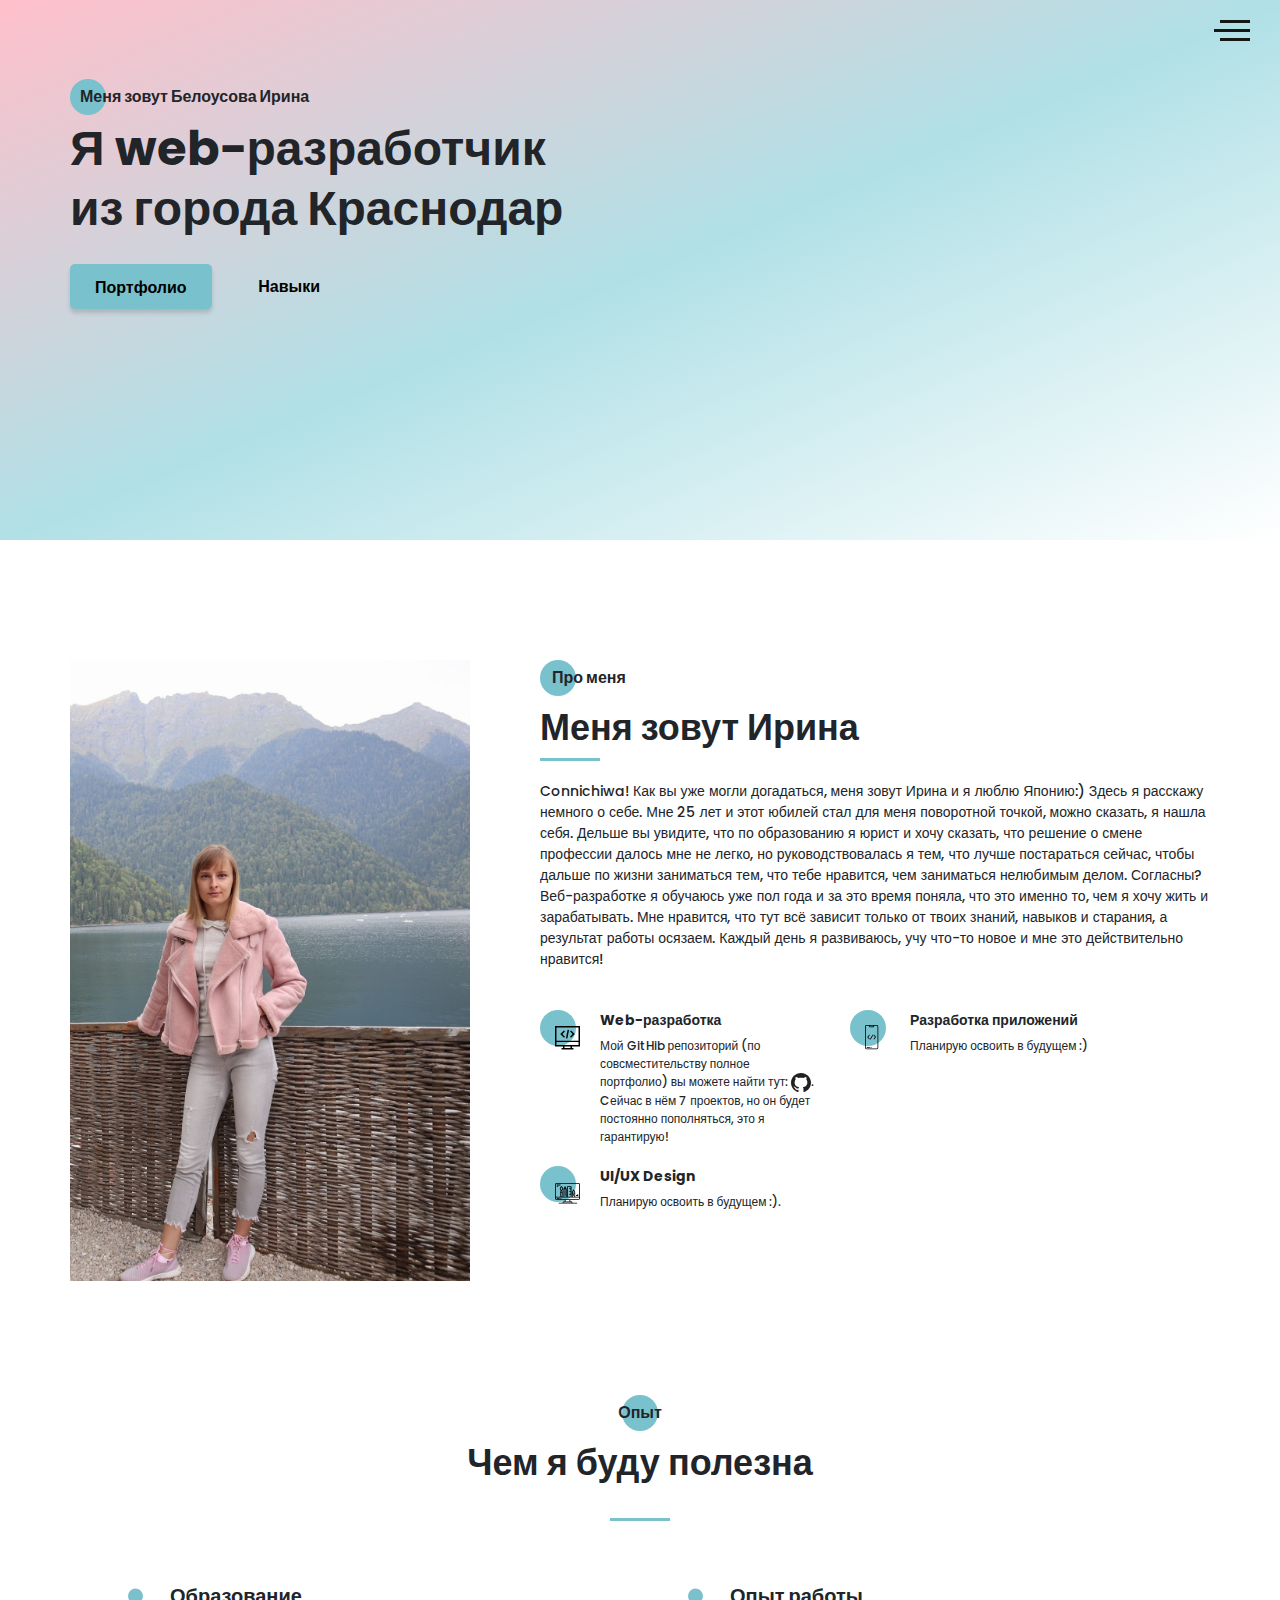
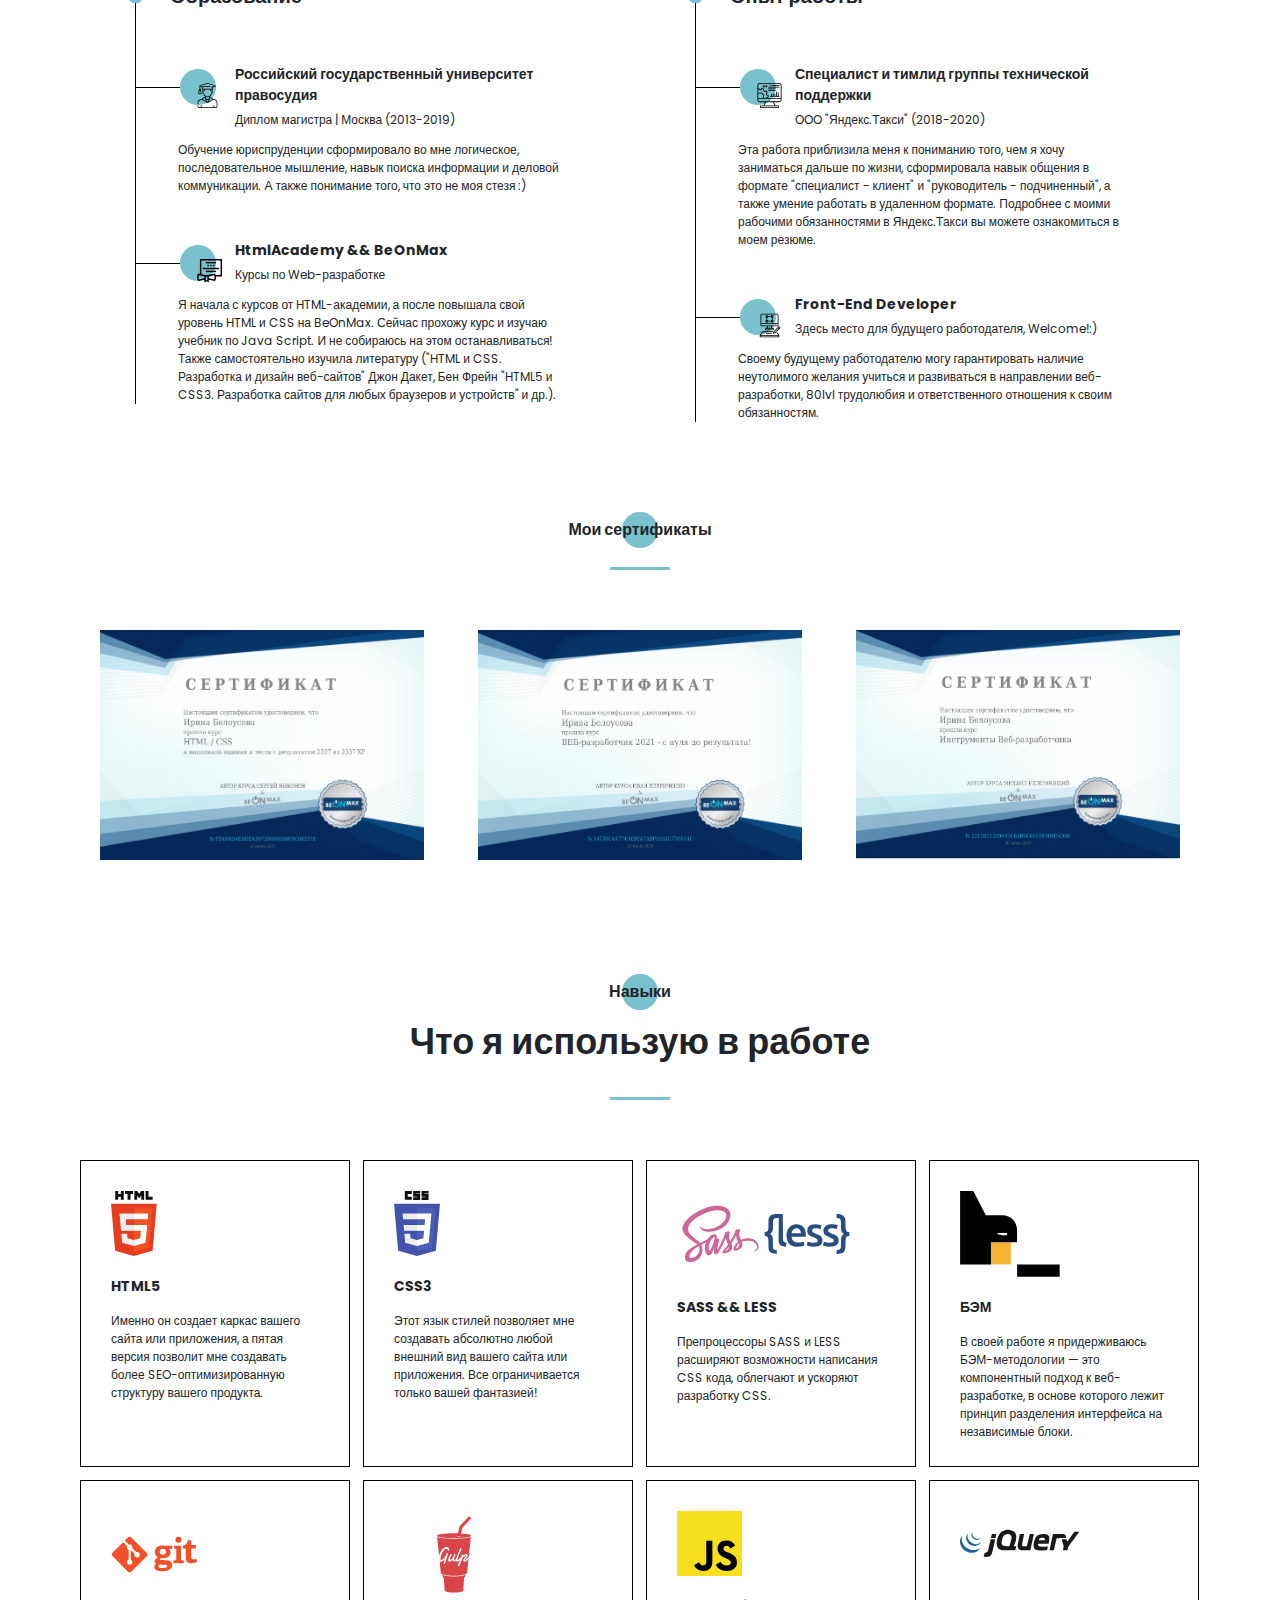
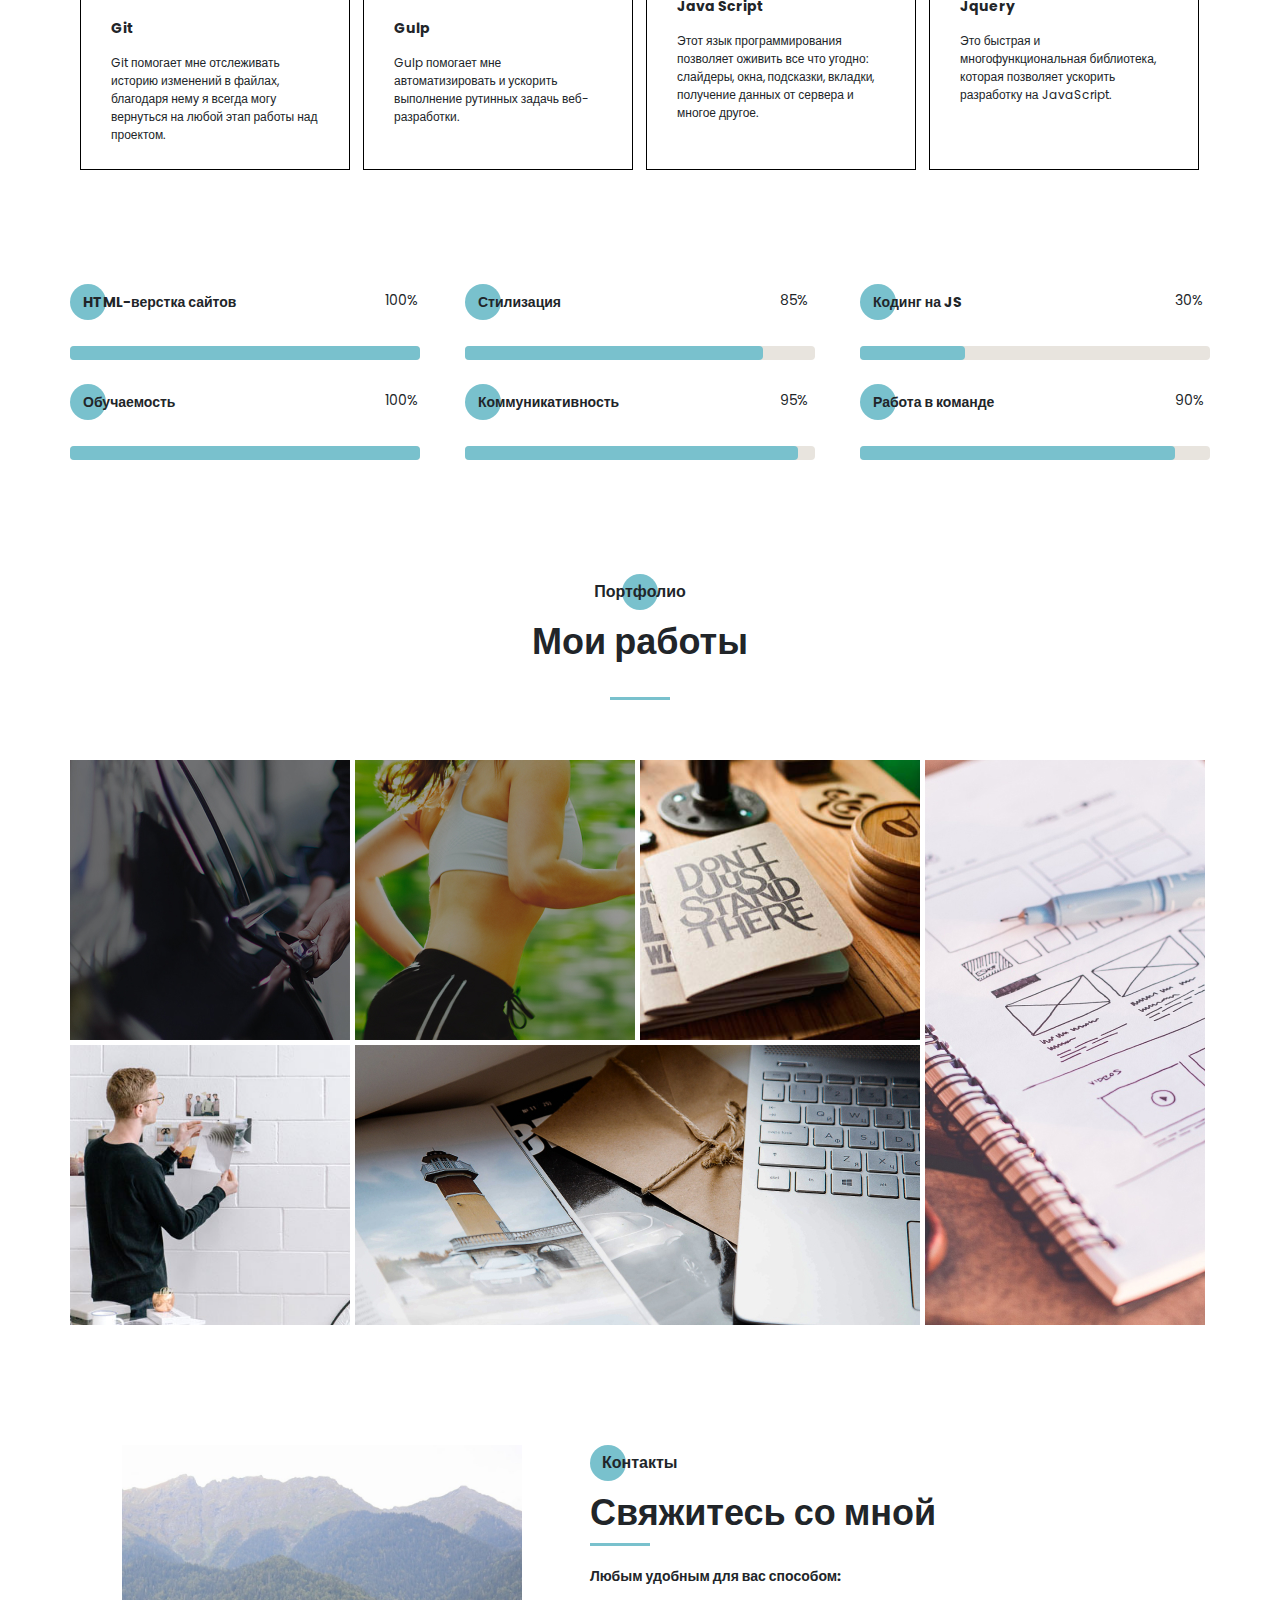
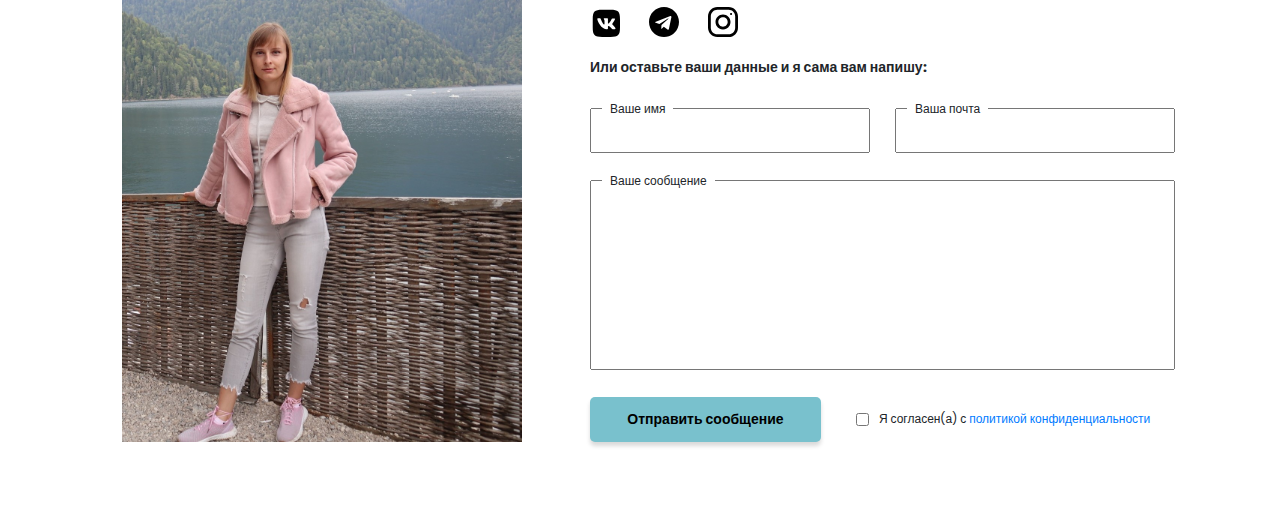
==== commit d80379ee: "Update index.html" ====
--- a/index.html
+++ b/index.html
@@ -1,4 +1,491 @@
-<!DOCTYPE html><html lang="ru"><head><meta charset="UTF-8"><meta name="viewport" content="width=device-width,initial-scale=1"><meta http-equiv="X-UA-Compatible" content="ie=edge"><title>Portfolio</title><meta name="title" content="Мое портфолио"><meta name="description" content="Здесь вы сможете ознакомиться с моими работами и узнать больше обо мне"><!-- Favicon  --><link rel="apple-touch-icon" sizes="57x57" href="icons/favicon//apple-icon-57x57.png"><link rel="apple-touch-icon" sizes="60x60" href="icons/favicon//apple-icon-60x60.png"><link rel="apple-touch-icon" sizes="72x72" href="icons/favicon//apple-icon-72x72.png"><link rel="apple-touch-icon" sizes="76x76" href="icons/favicon//apple-icon-76x76.png"><link rel="apple-touch-icon" sizes="114x114" href="icons/favicon//apple-icon-114x114.png"><link rel="apple-touch-icon" sizes="120x120" href="icons/favicon//apple-icon-120x120.png"><link rel="apple-touch-icon" sizes="144x144" href="icons/favicon//apple-icon-144x144.png"><link rel="apple-touch-icon" sizes="152x152" href="icons/favicon//apple-icon-152x152.png"><link rel="apple-touch-icon" sizes="180x180" href="icons/favicon//apple-icon-180x180.png"><link rel="icon" type="image/png" sizes="192x192" href="icons/favicon//android-icon-192x192.png"><link rel="icon" type="image/png" sizes="32x32" href="icons/favicon//favicon-32x32.png"><link rel="icon" type="image/png" sizes="96x96" href="icons/favicon//favicon-96x96.png"><link rel="icon" type="image/png" sizes="16x16" href="icons/favicon//favicon-16x16.png"><link rel="manifest" href="icons/favicon//manifest.json"><meta name="msapplication-TileColor" content="#ffffff"><meta name="msapplication-TileImage" content="icons/favicon//ms-icon-144x144.png"><meta name="theme-color" content="#ffffff"><link rel="stylesheet" href="css/style.min.css"></head><body><aside class="sidepanel"><a href="https://vk.com/id26480421" class="sidepanel__link" target="blank"> <?xml version="1.0" standalone="no"?> <!DOCTYPE svg PUBLIC "-//W3C//DTD SVG 1.0//EN" "http://www.w3.org/TR/2001/REC-SVG-20010904/DTD/svg10.dtd"> <svg xmlns="http://www.w3.org/2000/svg" xmlns:xlink="http://www.w3.org/1999/xlink" id="body_1" width="24" height="24"><defs><clipPath id="1"><path id="" clip-rule="evenodd" transform="matrix(1 0 0 1 0 0)" d="M18 0L18 18L18 18L0 18L0 18L0 0L0 0L18 0z"/></clipPath><clipPath id="2"><path id="" clip-rule="evenodd" transform="matrix(1 0 0 1 0 0)" d="M18 18L18 18L18 18L0.00045013428 18L0.00045013428 18L0.00045013428 18L0.00045013428 18L0.00045013428 0.00045013428L0.00045013428 0.00045013428L0.00045013428 0.00045013428L0.00045013428 0.00045013428L18 0.00045013428L18 0.00045013428L18 0.00045013428L18 0.00045013428L18 18z"/></clipPath></defs><g transform="matrix(1.3333 0 0 1.3333 0 0)"><g clip-path="url(#1)"><g clip-path="url(#2)"><path id="" transform="matrix(1 0 0 -1 0 18)" d="M1.5004101 11.302216L1.5004101 11.302216L1.5004101 11.302216L1.5004101 11.302216L1.5004101 11.302216L1.5004101 11.302216L1.5004101 11.302216L1.5004101 11.302216L1.5004101 11.302216L1.5004101 11.302216L1.5004101 11.302216L1.5004101 6.6973305L1.5004101 6.6973305L1.5004101 6.6973305L1.5004101 6.6973305L1.5004101 6.6973305L1.5004101 6.6973305L1.5004101 6.6973305C 1.5004101 2.4974356 2.4978857 1.49996 6.6977806 1.49996L6.6977806 1.49996L6.6977806 1.49996L6.6977806 1.49996L6.6977806 1.49996L6.6977806 1.49996L6.6977806 1.49996L6.6977806 1.49996L11.302666 1.49996L11.302666 1.49996L11.302666 1.49996L11.302666 1.49996L11.302666 1.49996L11.302666 1.49996L11.302666 1.49996C 15.502562 1.49996 16.500036 2.4974356 16.500036 6.6973305L16.500036 6.6973305L16.500036 6.6973305L16.500036 6.6973305L16.500036 6.6973305L16.500036 6.6973305L16.500036 6.6973305L16.500036 6.6973305L16.500036 11.302216L16.500036 11.302216L16.500036 11.302216L16.500036 11.302216L16.500036 11.302216L16.500036 11.302216L16.500036 11.302216C 16.500036 15.502111 15.502562 16.499586 11.302666 16.499586L11.302666 16.499586L11.302666 16.499586L11.302666 16.499586L11.302666 16.499586L11.302666 16.499586L11.302666 16.499586L11.302666 16.499586L6.6977806 16.499586L6.6977806 16.499586L6.6977806 16.499586L6.6977806 16.499586L6.6977806 16.499586L6.6977806 16.499586L6.6977806 16.499586C 2.4978857 16.499586 1.5004101 15.502111 1.5004101 11.302216M12.202644 13.612157L12.202644 13.612157L12.202644 13.612157L12.202644 13.612157L12.202644 13.612157L12.202644 13.612157L12.202644 13.612157L12.202644 13.612157L12.202644 13.612157L12.202644 13.612157L12.202644 13.612157L12.202644 12.517185L12.202644 12.517185L12.202644 12.517185L12.202644 12.517185L12.202644 12.517185L12.202644 12.517185L12.202644 12.517185C 12.202644 12.104694 11.865151 11.977198 11.122669 11.249717L11.122669 11.249717L11.122669 11.249717L11.122669 11.249717L11.122669 11.249717L11.122669 11.249717L11.122669 11.249717C 10.500185 10.589733 10.410188 10.304741 10.410188 10.147244L10.410188 10.147244L10.410188 10.147244L10.410188 10.147244L10.410188 10.147244L10.410188 10.147244L10.410188 10.147244C 10.410188 9.92975 10.470186 9.86225 10.785178 9.86225L10.785178 9.86225L10.785178 9.86225L10.785178 9.86225L10.785178 9.86225L10.785178 9.86225L10.785178 9.86225L10.785178 9.86225L11.767654 9.86225L11.767654 9.86225L11.767654 9.86225L11.767654 9.86225L11.767654 9.86225L11.767654 9.86225L11.767654 9.86225C 12.030148 9.86225 12.195143 9.779754 12.195143 9.08227L12.195143 9.08227L12.195143 9.08227L12.195143 9.08227L12.195143 9.08227L12.195143 9.08227L12.195143 9.08227C 12.195143 7.9272995 11.49016 6.6448307 10.192694 5.744855L10.192694 5.744855L10.192694 5.744855L10.192694 5.744855L10.192694 5.744855L10.192694 5.744855L10.192694 5.744855C 8.287742 4.387388 6.8477764 4.0198984 6.562784 4.0198984L6.562784 4.0198984L6.562784 4.0198984L6.562784 4.0198984L6.562784 4.0198984L6.562784 4.0198984L6.562784 4.0198984C 6.4052877 4.0198984 6.255292 4.0723953 6.255292 4.387388L6.255292 4.387388L6.255292 4.387388L6.255292 4.387388L6.255292 4.387388L6.255292 4.387388L6.255292 4.387388L6.255292 4.387388L6.255292 5.4898615L6.255292 5.4898615L6.255292 5.4898615L6.255292 5.4898615L6.255292 5.4898615L6.255292 5.4898615L6.255292 5.4898615C 6.255292 5.767353 6.375289 5.8723516 6.6752806 5.9773483L6.6752806 5.9773483L6.6752806 5.9773483L6.6752806 5.9773483L6.6752806 5.9773483L6.6752806 5.9773483L6.6752806 5.9773483C 8.250242 6.517334 9.600208 7.4173136 9.600208 7.7848034L9.600208 7.7848034L9.600208 7.7848034L9.600208 7.7848034L9.600208 7.7848034L9.600208 7.7848034L9.600208 7.7848034C 9.600208 7.9272995 9.53271 7.987298 9.187718 7.987298L9.187718 7.987298L9.187718 7.987298L9.187718 7.987298L9.187718 7.987298L9.187718 7.987298L9.187718 7.987298L9.187718 7.987298L7.575259 7.987298L7.575259 7.987298L7.575259 7.987298L7.575259 7.987298L7.575259 7.987298L7.575259 7.987298L7.575259 7.987298C 6.8402777 7.9497995 6.7727795 7.552309 6.5102854 7.552309L6.5102854 7.552309L6.5102854 7.552309L6.5102854 7.552309L6.5102854 7.552309L6.5102854 7.552309L6.5102854 7.552309C 6.375289 7.552309 6.255292 7.6573067 6.255292 7.8298025L6.255292 7.8298025L6.255292 7.8298025L6.255292 7.8298025L6.255292 7.8298025L6.255292 7.8298025L6.255292 7.8298025L6.255292 7.8298025L6.255292 9.547258L6.255292 9.547258L6.255292 9.547258L6.255292 9.547258L6.255292 9.547258L6.255292 9.547258L6.255292 9.547258C 6.255292 9.779754 6.375289 9.86225 6.660281 9.86225L6.660281 9.86225L6.660281 9.86225L6.660281 9.86225L6.660281 9.86225L6.660281 9.86225L6.660281 9.86225L6.660281 9.86225L8.827728 9.86225L8.827728 9.86225L8.827728 9.86225L8.827728 9.86225L8.827728 9.86225L8.827728 9.86225L8.827728 9.86225C 9.060221 9.86225 9.142719 9.959749 9.142719 10.034747L9.142719 10.034747L9.142719 10.034747L9.142719 10.034747L9.142719 10.034747L9.142719 10.034747L9.142719 10.034747C 9.142719 10.1697445 9.060221 10.289741 8.805228 10.537235L8.805228 10.537235L8.805228 10.537235L8.805228 10.537235L8.805228 10.537235L8.805228 10.537235L8.805228 10.537235C 7.9277496 11.324716 6.570284 11.887201 6.570284 11.887201L6.570284 11.887201L6.570284 11.887201L6.570284 11.887201L6.570284 11.887201L6.570284 11.887201L6.570284 11.887201C 6.4127884 11.962198 6.2627926 12.082196 6.2627926 12.374689L6.2627926 12.374689L6.2627926 12.374689L6.2627926 12.374689L6.2627926 12.374689L6.2627926 12.374689L6.2627926 12.374689L6.2627926 12.374689L6.2627926 13.447163L6.2627926 13.447163L6.2627926 13.447163L6.2627926 13.447163L6.2627926 13.447163L6.2627926 13.447163L6.2627926 13.447163C 6.2627926 13.777153 6.4352875 13.85215 6.667782 13.777153L6.667782 13.777153L6.667782 13.777153L6.667782 13.777153L6.667782 13.777153L6.667782 13.777153L6.667782 13.777153C 7.3052654 13.642157 9.187718 12.30719 9.187718 12.32219L9.187718 12.32219L9.187718 12.32219L9.187718 12.32219L9.187718 12.32219L9.187718 12.32219L9.187718 12.32219C 9.375214 12.202194 9.457711 12.157193 9.675205 12.32219L9.675205 12.32219L9.675205 12.32219L9.675205 12.32219L9.675205 12.32219L9.675205 12.32219L9.675205 12.32219C 9.832702 12.434687 10.162695 12.817178 10.455187 13.072171L10.455187 13.072171L10.455187 13.072171L10.455187 13.072171L10.455187 13.072171L10.455187 13.072171L10.455187 13.072171C 10.987673 13.537159 11.430162 13.897152 11.737654 13.994648L11.737654 13.994648L11.737654 13.994648L11.737654 13.994648L11.737654 13.994648L11.737654 13.994648L11.737654 13.994648C 12.045147 14.077147 12.202644 13.92715 12.202644 13.612157z" stroke="#FFFFFF" stroke-width="0.4" fill="#000000" fill-rule="nonzero"/></g></g></g></svg> </a><a href="https://www.instagram.com/irinabelousova54" class="sidepanel__link" target="blank"><svg width="20" height="20" viewBox="0 0 20 20" fill="none" xmlns="http://www.w3.org/2000/svg"><path d="M-6.01032e-07 6.25L-2.73196e-07 13.75C-1.22337e-07 17.2012 2.79875 20 6.25 20L13.75 20C17.2013 20 20 17.2012 20 13.75L20 6.25C20 2.79875 17.2012 -7.51891e-07 13.75 -6.01032e-07L6.25 -2.73196e-07C2.79875 -1.22337e-07 -7.51891e-07 2.79875 -6.01032e-07 6.25ZM13.75 1.875C16.1625 1.875 18.125 3.8375 18.125 6.25L18.125 13.75C18.125 16.1625 16.1625 18.125 13.75 18.125L6.25 18.125C3.8375 18.125 1.875 16.1625 1.875 13.75L1.875 6.25C1.875 3.8375 3.8375 1.875 6.25 1.875L13.75 1.875Z" fill="black"/><path d="M5 10C5 12.7612 7.23875 15 10 15C12.7613 15 15 12.7612 15 10C15 7.23875 12.7612 5 10 5C7.23875 5 5 7.23875 5 10ZM13.125 10C13.125 11.7225 11.7225 13.125 10 13.125C8.27625 13.125 6.875 11.7225 6.875 10C6.875 8.2775 8.27625 6.875 10 6.875C11.7225 6.875 13.125 8.2775 13.125 10Z" fill="black"/><path d="M5.29123 4.625C5.29123 4.25704 4.99295 3.95875 4.62499 3.95875C4.25703 3.95875 3.95874 4.25704 3.95874 4.625C3.95874 4.99296 4.25703 5.29125 4.62499 5.29125C4.99295 5.29125 5.29123 4.99296 5.29123 4.625Z" fill="black"/></svg> </a><a href="https://github.com/Iren-b" class="sidepanel__link" target="blank"><svg width="19" height="20" viewBox="0 0 19 20" fill="none" xmlns="http://www.w3.org/2000/svg"><path d="M-4.37114e-07 9.99951C-1.95608e-07 15.5245 4.36167 19.9995 9.74107 19.9995C14.0457 19.9995 17.6962 17.1345 18.9832 13.162C19.0749 12.662 18.7734 12.4787 18.5148 12.4787C18.2835 12.4787 17.6706 12.487 16.8585 12.4912C17.4459 15.2728 15.5517 15.8595 15.5517 15.8595C14.4274 16.3145 14.1267 16.972 14.1267 16.972C13.5228 17.8778 13.5352 16.902 13.5352 16.902C13.603 15.8978 14.5389 15.3703 14.5389 15.3703C16.0283 14.4787 15.5979 13.0295 15.3493 12.4578C14.719 12.3678 14.2903 12.1103 14.0466 11.8245C13.8029 14.0453 12.9652 16.3795 9.23304 16.3795C8.16988 16.3795 7.30085 15.992 6.61933 15.3503C6.37316 15.4628 5.3827 15.8003 4.04116 15.2628C4.04116 15.2628 3.78012 14.4253 5.03988 12.5128C4.82345 11.7128 4.71606 10.8628 4.7111 10.0128C4.71606 9.16284 4.82345 8.31285 5.03988 7.51284C3.78012 5.61285 4.04116 4.77535 4.04116 4.77535C5.3827 4.23785 6.37316 4.57534 6.61933 4.67535C7.30085 4.03785 8.16988 3.65035 9.23304 3.65035C12.9752 3.65035 13.7987 5.98784 14.0383 8.21284C14.3307 7.86284 14.928 7.53784 15.8408 7.53784C17.1444 7.53784 18.1918 7.55034 18.5082 7.55034C18.7635 7.55034 19.0683 7.37534 18.9708 6.86284C17.692 2.86201 14.0391 -0.000488895 9.74107 -0.000488707C4.36167 -0.000488472 -6.7851e-07 4.47701 -4.37114e-07 9.99951Z" fill="#212121"/></svg></a><div class="sidepanel__divider"></div><div class="sidepanel__text"><span>Социальные сети</span></div></aside><div class="menu"><div class="menu__block"><div class="menu__close"><svg width="29" height="30" viewBox="0 0 29 30" fill="none" xmlns="http://www.w3.org/2000/svg"><path d="M17.1568 14.5231L28.4489 3.23075C29.1837 2.49623 29.1837 1.30861 28.4489 0.574085C27.7144 -0.160437 26.5267 -0.160437 25.7922 0.574085L14.4998 11.8665L3.20781 0.574085C2.47295 -0.160437 1.28567 -0.160437 0.551149 0.574085C-0.183716 1.30861 -0.183716 2.49623 0.551149 3.23075L11.8432 14.5231L0.551149 25.8155C-0.183716 26.55 -0.183716 27.7376 0.551149 28.4721C0.917206 28.8385 1.39852 29.0226 1.87948 29.0226C2.36045 29.0226 2.84141 28.8385 3.20781 28.4721L14.4998 17.1798L25.7922 28.4721C26.1586 28.8385 26.6396 29.0226 27.1205 29.0226C27.6015 29.0226 28.0825 28.8385 28.4489 28.4721C29.1837 27.7376 29.1837 26.55 28.4489 25.8155L17.1568 14.5231Z" fill="black"/></svg></div><nav><ul class="menu__list"><li class="menu__link"><a href="#" data-scroll="#about">ПРО МЕНЯ</a></li><li class="menu__link"><a href="#" data-scroll="#resume">МОЙ ОПЫТ</a></li><li class="menu__link"><a href="#" data-scroll="#skills">МОИ НАВЫКИ</a></li><li class="menu__link"><a href="#" data-scroll="#portfolio">МОИ РАБОТЫ</a></li><li class="menu__link"><a href="#" data-scroll="#sertificates">МОИ СЕРТИФИКАТЫ</a></li><li class="menu__link"><a href="#" data-scroll="#contacts">КОНТАКТЫ</a></li></ul></nav><div class="menu__social"><a href="https://github.com/Iren-b" target="blank"><svg width="20" height="19" viewBox="0 0 20 19" fill="none" xmlns="http://www.w3.org/2000/svg"><path d="M10 0C4.475 0 0 4.36167 0 9.74107C0 14.0457 2.865 17.6962 6.8375 18.9832C7.3375 19.0749 7.52083 18.7734 7.52083 18.5148C7.52083 18.2835 7.5125 17.6706 7.50833 16.8585C4.72667 17.4459 4.14 15.5517 4.14 15.5517C3.685 14.4274 3.0275 14.1267 3.0275 14.1267C2.12167 13.5228 3.0975 13.5352 3.0975 13.5352C4.10167 13.603 4.62917 14.5389 4.62917 14.5389C5.52083 16.0283 6.97 15.5979 7.54167 15.3493C7.63167 14.719 7.88917 14.2903 8.175 14.0466C5.95417 13.8029 3.62 12.9652 3.62 9.23304C3.62 8.16988 4.0075 7.30085 4.64917 6.61934C4.53667 6.37317 4.19917 5.3827 4.73667 4.04116C4.73667 4.04116 5.57417 3.78012 7.48667 5.03988C8.28667 4.82345 9.13667 4.71606 9.98667 4.7111C10.8367 4.71606 11.6867 4.82345 12.4867 5.03988C14.3867 3.78012 15.2242 4.04116 15.2242 4.04116C15.7617 5.3827 15.4242 6.37317 15.3242 6.61934C15.9617 7.30085 16.3492 8.16988 16.3492 9.23304C16.3492 12.9752 14.0117 13.7987 11.7867 14.0383C12.1367 14.3307 12.4617 14.928 12.4617 15.8408C12.4617 17.1444 12.4492 18.1918 12.4492 18.5082C12.4492 18.7635 12.6242 19.0683 13.1367 18.9708C17.1375 17.692 20 14.0391 20 9.74107C20 4.36167 15.5225 0 10 0Z" fill="#212121"/></svg> </a><a href="https://www.instagram.com/irinabelousova54" target="blank"><svg width="20" height="20" viewBox="0 0 20 20" fill="none" xmlns="http://www.w3.org/2000/svg"><path d="M13.7495 0L6.24951 0C2.79826 0 -0.000488281 2.79875 -0.000488281 6.25L-0.000488281 13.75C-0.000488281 17.2013 2.79826 20 6.24951 20L13.7495 20C17.2008 20 19.9995 17.2013 19.9995 13.75L19.9995 6.25C19.9995 2.79875 17.2008 0 13.7495 0ZM18.1245 13.75C18.1245 16.1625 16.162 18.125 13.7495 18.125L6.24951 18.125C3.83701 18.125 1.87451 16.1625 1.87451 13.75L1.87451 6.25C1.87451 3.8375 3.83701 1.875 6.24951 1.875L13.7495 1.875C16.162 1.875 18.1245 3.8375 18.1245 6.25L18.1245 13.75Z" fill="black"/><path d="M9.99951 5C7.23826 5 4.99951 7.23875 4.99951 10C4.99951 12.7613 7.23826 15 9.99951 15C12.7608 15 14.9995 12.7613 14.9995 10C14.9995 7.23875 12.7608 5 9.99951 5ZM9.99951 13.125C8.27701 13.125 6.87451 11.7225 6.87451 10C6.87451 8.27625 8.27701 6.875 9.99951 6.875C11.722 6.875 13.1245 8.27625 13.1245 10C13.1245 11.7225 11.722 13.125 9.99951 13.125Z" fill="black"/><path d="M15.3745 5.29123C15.7425 5.29123 16.0408 4.99295 16.0408 4.62499C16.0408 4.25703 15.7425 3.95874 15.3745 3.95874C15.0065 3.95874 14.7083 4.25703 14.7083 4.62499C14.7083 4.99295 15.0065 5.29123 15.3745 5.29123Z" fill="black"/></svg> </a><a href="https://vk.com/id26480421" target="blank"> <?xml version="1.0" encoding="UTF-8"?> <!DOCTYPE svg PUBLIC "-//W3C//DTD SVG 1.1//EN" "http://www.w3.org/Graphics/SVG/1.1/DTD/svg11.dtd"><svg xmlns="http://www.w3.org/2000/svg" xmlns:xlink="http://www.w3.org/1999/xlink" version="1.1" id="mdi-vk" width="22" height="22" viewBox="0 0 22 22"><path d="M15.07 2H8.93C3.33 2 2 3.33 2 8.93V15.07C2 20.67 3.33 22 8.93 22H15.07C20.67 22 22 20.67 22 15.07V8.93C22 3.33 20.67 2 15.07 2M18.15 16.27H16.69C16.14 16.27 15.97 15.82 15 14.83C14.12 14 13.74 13.88 13.53 13.88C13.24 13.88 13.15 13.96 13.15 14.38V15.69C13.15 16.04 13.04 16.26 12.11 16.26C10.57 16.26 8.86 15.32 7.66 13.59C5.85 11.05 5.36 9.13 5.36 8.75C5.36 8.54 5.43 8.34 5.85 8.34H7.32C7.69 8.34 7.83 8.5 7.97 8.9C8.69 11 9.89 12.8 10.38 12.8C10.57 12.8 10.65 12.71 10.65 12.25V10.1C10.6 9.12 10.07 9.03 10.07 8.68C10.07 8.5 10.21 8.34 10.44 8.34H12.73C13.04 8.34 13.15 8.5 13.15 8.88V11.77C13.15 12.08 13.28 12.19 13.38 12.19C13.56 12.19 13.72 12.08 14.05 11.74C15.1 10.57 15.85 8.76 15.85 8.76C15.95 8.55 16.11 8.35 16.5 8.35H17.93C18.37 8.35 18.47 8.58 18.37 8.89C18.19 9.74 16.41 12.25 16.43 12.25C16.27 12.5 16.21 12.61 16.43 12.9C16.58 13.11 17.09 13.55 17.43 13.94C18.05 14.65 18.53 15.24 18.66 15.65C18.77 16.06 18.57 16.27 18.15 16.27Z"/></svg></a></div></div><div class="menu__overlay"></div></div><section id="up" class="promo"><div class="hamburger"><span></span> <span class="long"></span> <span></span></div><div class="container"><div class="title title_fz16 promo__subtitle">Меня зовут Белоусова Ирина</div><h1 class="title title_fz48 promo__title">Я web-разработчик из города Краснодар</h1><div class="promo__btns"><a href="#" class="promo__link btn" data-scroll="#portfolio">Портфолио</a> <a href="#" class="promo__link" data-scroll="#skills">Навыки</a></div></div></section><!-- /promo --><section class="about" id="about"><div class="container"><div class="about__wrapper"><div class="about__photo"><!-- <img srcset="img/my_main_photo2-min.jpg 300w,
+<!DOCTYPE html>
+<html lang="ru">
+
+<head>
+    <meta charset="UTF-8">
+    <meta name="viewport" content="width=device-width, initial-scale=1.0">
+    <meta http-equiv="X-UA-Compatible" content="ie=edge">
+    <title>Portfolio</title>
+    <meta name="title" content="Мое портфолио">
+    <meta name="description" content="Здесь вы сможете ознакомиться с моими работами и узнать больше обо мне">
+
+    <!-- Favicon  -->
+    <link rel="apple-touch-icon" sizes="57x57" href="icons/favicon//apple-icon-57x57.png">
+    <link rel="apple-touch-icon" sizes="60x60" href="icons/favicon//apple-icon-60x60.png">
+    <link rel="apple-touch-icon" sizes="72x72" href="icons/favicon//apple-icon-72x72.png">
+    <link rel="apple-touch-icon" sizes="76x76" href="icons/favicon//apple-icon-76x76.png">
+    <link rel="apple-touch-icon" sizes="114x114" href="icons/favicon//apple-icon-114x114.png">
+    <link rel="apple-touch-icon" sizes="120x120" href="icons/favicon//apple-icon-120x120.png">
+    <link rel="apple-touch-icon" sizes="144x144" href="icons/favicon//apple-icon-144x144.png">
+    <link rel="apple-touch-icon" sizes="152x152" href="icons/favicon//apple-icon-152x152.png">
+    <link rel="apple-touch-icon" sizes="180x180" href="icons/favicon//apple-icon-180x180.png">
+    <link rel="icon" type="image/png" sizes="192x192" href="icons/favicon//android-icon-192x192.png">
+    <link rel="icon" type="image/png" sizes="32x32" href="icons/favicon//favicon-32x32.png">
+    <link rel="icon" type="image/png" sizes="96x96" href="icons/favicon//favicon-96x96.png">
+    <link rel="icon" type="image/png" sizes="16x16" href="icons/favicon//favicon-16x16.png">
+    <link rel="manifest" href="icons/favicon//manifest.json">
+    <meta name="msapplication-TileColor" content="#ffffff">
+    <meta name="msapplication-TileImage" content="icons/favicon//ms-icon-144x144.png">
+    <meta name="theme-color" content="#ffffff">
+
+    <link rel="stylesheet" href="css/style.min.css">
+</head>
+
+<body>
+    <aside class="sidepanel">
+        <a href="https://vk.com/id26480421" class="sidepanel__link" target="blank">
+            <?xml version="1.0" standalone="no"?>
+            <!DOCTYPE svg PUBLIC "-//W3C//DTD SVG 1.0//EN" "http://www.w3.org/TR/2001/REC-SVG-20010904/DTD/svg10.dtd">
+            <svg xmlns="http://www.w3.org/2000/svg" xmlns:xlink="http://www.w3.org/1999/xlink" id="body_1" width="24" height="24">
+
+<defs>
+    <clipPath  id="1">
+
+    <path id=""  clip-rule="evenodd" transform="matrix(1 0 0 1 0 0)"  d="M18 0L18 18L18 18L0 18L0 18L0 0L0 0L18 0z" />    </clipPath>
+    <clipPath  id="2">
+
+    <path id=""  clip-rule="evenodd" transform="matrix(1 0 0 1 0 0)"  d="M18 18L18 18L18 18L0.00045013428 18L0.00045013428 18L0.00045013428 18L0.00045013428 18L0.00045013428 0.00045013428L0.00045013428 0.00045013428L0.00045013428 0.00045013428L0.00045013428 0.00045013428L18 0.00045013428L18 0.00045013428L18 0.00045013428L18 0.00045013428L18 18z" />    </clipPath>
+</defs>
+
+<g transform="matrix(1.3333 0 0 1.3333 0 0)">
+	<g clip-path="url(#1)" >
+		<g clip-path="url(#2)" >
+    <path id=""  transform="matrix(1 0 0 -1 0 18)"  d="M1.5004101 11.302216L1.5004101 11.302216L1.5004101 11.302216L1.5004101 11.302216L1.5004101 11.302216L1.5004101 11.302216L1.5004101 11.302216L1.5004101 11.302216L1.5004101 11.302216L1.5004101 11.302216L1.5004101 11.302216L1.5004101 6.6973305L1.5004101 6.6973305L1.5004101 6.6973305L1.5004101 6.6973305L1.5004101 6.6973305L1.5004101 6.6973305L1.5004101 6.6973305C 1.5004101 2.4974356 2.4978857 1.49996 6.6977806 1.49996L6.6977806 1.49996L6.6977806 1.49996L6.6977806 1.49996L6.6977806 1.49996L6.6977806 1.49996L6.6977806 1.49996L6.6977806 1.49996L11.302666 1.49996L11.302666 1.49996L11.302666 1.49996L11.302666 1.49996L11.302666 1.49996L11.302666 1.49996L11.302666 1.49996C 15.502562 1.49996 16.500036 2.4974356 16.500036 6.6973305L16.500036 6.6973305L16.500036 6.6973305L16.500036 6.6973305L16.500036 6.6973305L16.500036 6.6973305L16.500036 6.6973305L16.500036 6.6973305L16.500036 11.302216L16.500036 11.302216L16.500036 11.302216L16.500036 11.302216L16.500036 11.302216L16.500036 11.302216L16.500036 11.302216C 16.500036 15.502111 15.502562 16.499586 11.302666 16.499586L11.302666 16.499586L11.302666 16.499586L11.302666 16.499586L11.302666 16.499586L11.302666 16.499586L11.302666 16.499586L11.302666 16.499586L6.6977806 16.499586L6.6977806 16.499586L6.6977806 16.499586L6.6977806 16.499586L6.6977806 16.499586L6.6977806 16.499586L6.6977806 16.499586C 2.4978857 16.499586 1.5004101 15.502111 1.5004101 11.302216M12.202644 13.612157L12.202644 13.612157L12.202644 13.612157L12.202644 13.612157L12.202644 13.612157L12.202644 13.612157L12.202644 13.612157L12.202644 13.612157L12.202644 13.612157L12.202644 13.612157L12.202644 13.612157L12.202644 12.517185L12.202644 12.517185L12.202644 12.517185L12.202644 12.517185L12.202644 12.517185L12.202644 12.517185L12.202644 12.517185C 12.202644 12.104694 11.865151 11.977198 11.122669 11.249717L11.122669 11.249717L11.122669 11.249717L11.122669 11.249717L11.122669 11.249717L11.122669 11.249717L11.122669 11.249717C 10.500185 10.589733 10.410188 10.304741 10.410188 10.147244L10.410188 10.147244L10.410188 10.147244L10.410188 10.147244L10.410188 10.147244L10.410188 10.147244L10.410188 10.147244C 10.410188 9.92975 10.470186 9.86225 10.785178 9.86225L10.785178 9.86225L10.785178 9.86225L10.785178 9.86225L10.785178 9.86225L10.785178 9.86225L10.785178 9.86225L10.785178 9.86225L11.767654 9.86225L11.767654 9.86225L11.767654 9.86225L11.767654 9.86225L11.767654 9.86225L11.767654 9.86225L11.767654 9.86225C 12.030148 9.86225 12.195143 9.779754 12.195143 9.08227L12.195143 9.08227L12.195143 9.08227L12.195143 9.08227L12.195143 9.08227L12.195143 9.08227L12.195143 9.08227C 12.195143 7.9272995 11.49016 6.6448307 10.192694 5.744855L10.192694 5.744855L10.192694 5.744855L10.192694 5.744855L10.192694 5.744855L10.192694 5.744855L10.192694 5.744855C 8.287742 4.387388 6.8477764 4.0198984 6.562784 4.0198984L6.562784 4.0198984L6.562784 4.0198984L6.562784 4.0198984L6.562784 4.0198984L6.562784 4.0198984L6.562784 4.0198984C 6.4052877 4.0198984 6.255292 4.0723953 6.255292 4.387388L6.255292 4.387388L6.255292 4.387388L6.255292 4.387388L6.255292 4.387388L6.255292 4.387388L6.255292 4.387388L6.255292 4.387388L6.255292 5.4898615L6.255292 5.4898615L6.255292 5.4898615L6.255292 5.4898615L6.255292 5.4898615L6.255292 5.4898615L6.255292 5.4898615C 6.255292 5.767353 6.375289 5.8723516 6.6752806 5.9773483L6.6752806 5.9773483L6.6752806 5.9773483L6.6752806 5.9773483L6.6752806 5.9773483L6.6752806 5.9773483L6.6752806 5.9773483C 8.250242 6.517334 9.600208 7.4173136 9.600208 7.7848034L9.600208 7.7848034L9.600208 7.7848034L9.600208 7.7848034L9.600208 7.7848034L9.600208 7.7848034L9.600208 7.7848034C 9.600208 7.9272995 9.53271 7.987298 9.187718 7.987298L9.187718 7.987298L9.187718 7.987298L9.187718 7.987298L9.187718 7.987298L9.187718 7.987298L9.187718 7.987298L9.187718 7.987298L7.575259 7.987298L7.575259 7.987298L7.575259 7.987298L7.575259 7.987298L7.575259 7.987298L7.575259 7.987298L7.575259 7.987298C 6.8402777 7.9497995 6.7727795 7.552309 6.5102854 7.552309L6.5102854 7.552309L6.5102854 7.552309L6.5102854 7.552309L6.5102854 7.552309L6.5102854 7.552309L6.5102854 7.552309C 6.375289 7.552309 6.255292 7.6573067 6.255292 7.8298025L6.255292 7.8298025L6.255292 7.8298025L6.255292 7.8298025L6.255292 7.8298025L6.255292 7.8298025L6.255292 7.8298025L6.255292 7.8298025L6.255292 9.547258L6.255292 9.547258L6.255292 9.547258L6.255292 9.547258L6.255292 9.547258L6.255292 9.547258L6.255292 9.547258C 6.255292 9.779754 6.375289 9.86225 6.660281 9.86225L6.660281 9.86225L6.660281 9.86225L6.660281 9.86225L6.660281 9.86225L6.660281 9.86225L6.660281 9.86225L6.660281 9.86225L8.827728 9.86225L8.827728 9.86225L8.827728 9.86225L8.827728 9.86225L8.827728 9.86225L8.827728 9.86225L8.827728 9.86225C 9.060221 9.86225 9.142719 9.959749 9.142719 10.034747L9.142719 10.034747L9.142719 10.034747L9.142719 10.034747L9.142719 10.034747L9.142719 10.034747L9.142719 10.034747C 9.142719 10.1697445 9.060221 10.289741 8.805228 10.537235L8.805228 10.537235L8.805228 10.537235L8.805228 10.537235L8.805228 10.537235L8.805228 10.537235L8.805228 10.537235C 7.9277496 11.324716 6.570284 11.887201 6.570284 11.887201L6.570284 11.887201L6.570284 11.887201L6.570284 11.887201L6.570284 11.887201L6.570284 11.887201L6.570284 11.887201C 6.4127884 11.962198 6.2627926 12.082196 6.2627926 12.374689L6.2627926 12.374689L6.2627926 12.374689L6.2627926 12.374689L6.2627926 12.374689L6.2627926 12.374689L6.2627926 12.374689L6.2627926 12.374689L6.2627926 13.447163L6.2627926 13.447163L6.2627926 13.447163L6.2627926 13.447163L6.2627926 13.447163L6.2627926 13.447163L6.2627926 13.447163C 6.2627926 13.777153 6.4352875 13.85215 6.667782 13.777153L6.667782 13.777153L6.667782 13.777153L6.667782 13.777153L6.667782 13.777153L6.667782 13.777153L6.667782 13.777153C 7.3052654 13.642157 9.187718 12.30719 9.187718 12.32219L9.187718 12.32219L9.187718 12.32219L9.187718 12.32219L9.187718 12.32219L9.187718 12.32219L9.187718 12.32219C 9.375214 12.202194 9.457711 12.157193 9.675205 12.32219L9.675205 12.32219L9.675205 12.32219L9.675205 12.32219L9.675205 12.32219L9.675205 12.32219L9.675205 12.32219C 9.832702 12.434687 10.162695 12.817178 10.455187 13.072171L10.455187 13.072171L10.455187 13.072171L10.455187 13.072171L10.455187 13.072171L10.455187 13.072171L10.455187 13.072171C 10.987673 13.537159 11.430162 13.897152 11.737654 13.994648L11.737654 13.994648L11.737654 13.994648L11.737654 13.994648L11.737654 13.994648L11.737654 13.994648L11.737654 13.994648C 12.045147 14.077147 12.202644 13.92715 12.202644 13.612157z" stroke="#FFFFFF" stroke-width="0.4" fill="#000000" fill-rule="nonzero" />
+		</g>
+	</g>
+</g>
+</svg>
+        </a>
+        <a href="https://www.instagram.com/irinabelousova54" class="sidepanel__link" target="blank">
+            <svg width="20" height="20" viewBox="0 0 20 20" fill="none" xmlns="http://www.w3.org/2000/svg">
+            <path d="M-6.01032e-07 6.25L-2.73196e-07 13.75C-1.22337e-07 17.2012 2.79875 20 6.25 20L13.75 20C17.2013 20 20 17.2012 20 13.75L20 6.25C20 2.79875 17.2012 -7.51891e-07 13.75 -6.01032e-07L6.25 -2.73196e-07C2.79875 -1.22337e-07 -7.51891e-07 2.79875 -6.01032e-07 6.25ZM13.75 1.875C16.1625 1.875 18.125 3.8375 18.125 6.25L18.125 13.75C18.125 16.1625 16.1625 18.125 13.75 18.125L6.25 18.125C3.8375 18.125 1.875 16.1625 1.875 13.75L1.875 6.25C1.875 3.8375 3.8375 1.875 6.25 1.875L13.75 1.875Z" fill="black"/>
+            <path d="M5 10C5 12.7612 7.23875 15 10 15C12.7613 15 15 12.7612 15 10C15 7.23875 12.7612 5 10 5C7.23875 5 5 7.23875 5 10ZM13.125 10C13.125 11.7225 11.7225 13.125 10 13.125C8.27625 13.125 6.875 11.7225 6.875 10C6.875 8.2775 8.27625 6.875 10 6.875C11.7225 6.875 13.125 8.2775 13.125 10Z" fill="black"/>
+            <path d="M5.29123 4.625C5.29123 4.25704 4.99295 3.95875 4.62499 3.95875C4.25703 3.95875 3.95874 4.25704 3.95874 4.625C3.95874 4.99296 4.25703 5.29125 4.62499 5.29125C4.99295 5.29125 5.29123 4.99296 5.29123 4.625Z" fill="black"/>
+            </svg>
+        </a>
+        <a href="https://github.com/Iren-b" class="sidepanel__link" target="blank">
+            <svg width="19" height="20" viewBox="0 0 19 20" fill="none" xmlns="http://www.w3.org/2000/svg">
+            <path d="M-4.37114e-07 9.99951C-1.95608e-07 15.5245 4.36167 19.9995 9.74107 19.9995C14.0457 19.9995 17.6962 17.1345 18.9832 13.162C19.0749 12.662 18.7734 12.4787 18.5148 12.4787C18.2835 12.4787 17.6706 12.487 16.8585 12.4912C17.4459 15.2728 15.5517 15.8595 15.5517 15.8595C14.4274 16.3145 14.1267 16.972 14.1267 16.972C13.5228 17.8778 13.5352 16.902 13.5352 16.902C13.603 15.8978 14.5389 15.3703 14.5389 15.3703C16.0283 14.4787 15.5979 13.0295 15.3493 12.4578C14.719 12.3678 14.2903 12.1103 14.0466 11.8245C13.8029 14.0453 12.9652 16.3795 9.23304 16.3795C8.16988 16.3795 7.30085 15.992 6.61933 15.3503C6.37316 15.4628 5.3827 15.8003 4.04116 15.2628C4.04116 15.2628 3.78012 14.4253 5.03988 12.5128C4.82345 11.7128 4.71606 10.8628 4.7111 10.0128C4.71606 9.16284 4.82345 8.31285 5.03988 7.51284C3.78012 5.61285 4.04116 4.77535 4.04116 4.77535C5.3827 4.23785 6.37316 4.57534 6.61933 4.67535C7.30085 4.03785 8.16988 3.65035 9.23304 3.65035C12.9752 3.65035 13.7987 5.98784 14.0383 8.21284C14.3307 7.86284 14.928 7.53784 15.8408 7.53784C17.1444 7.53784 18.1918 7.55034 18.5082 7.55034C18.7635 7.55034 19.0683 7.37534 18.9708 6.86284C17.692 2.86201 14.0391 -0.000488895 9.74107 -0.000488707C4.36167 -0.000488472 -6.7851e-07 4.47701 -4.37114e-07 9.99951Z" fill="#212121"/>
+            </svg>
+        </a>
+        <div class="sidepanel__divider"></div>
+        <div class="sidepanel__text"><span>Социальные сети</span></div>
+    </aside>
+
+    <div class="menu">
+        <div class="menu__block">
+            <div class="menu__close">
+                <svg width="29" height="30" viewBox="0 0 29 30" fill="none" xmlns="http://www.w3.org/2000/svg">
+                    <path d="M17.1568 14.5231L28.4489 3.23075C29.1837 2.49623 29.1837 1.30861 28.4489 0.574085C27.7144 -0.160437 26.5267 -0.160437 25.7922 0.574085L14.4998 11.8665L3.20781 0.574085C2.47295 -0.160437 1.28567 -0.160437 0.551149 0.574085C-0.183716 1.30861 -0.183716 2.49623 0.551149 3.23075L11.8432 14.5231L0.551149 25.8155C-0.183716 26.55 -0.183716 27.7376 0.551149 28.4721C0.917206 28.8385 1.39852 29.0226 1.87948 29.0226C2.36045 29.0226 2.84141 28.8385 3.20781 28.4721L14.4998 17.1798L25.7922 28.4721C26.1586 28.8385 26.6396 29.0226 27.1205 29.0226C27.6015 29.0226 28.0825 28.8385 28.4489 28.4721C29.1837 27.7376 29.1837 26.55 28.4489 25.8155L17.1568 14.5231Z" fill="black"/>
+                </svg>
+            </div>
+            <nav>
+                <ul class="menu__list">
+                    <li class="menu__link"><a href="#" data-scroll="#about">ПРО МЕНЯ</a></li>
+                    <li class="menu__link"><a href="#" data-scroll="#resume">МОЙ ОПЫТ</a></li>
+                    <li class="menu__link"><a href="#" data-scroll="#skills">МОИ НАВЫКИ</a></li>
+                    <li class="menu__link"><a href="#" data-scroll="#portfolio">МОИ РАБОТЫ</a></li>
+                    <li class="menu__link"><a href="#" data-scroll="#sertificates">МОИ СЕРТИФИКАТЫ</a></li>
+                    <li class="menu__link"><a href="#" data-scroll="#contacts">КОНТАКТЫ</a></li>
+                </ul>
+            </nav>
+
+            <div class="menu__social">
+                <a href="https://github.com/Iren-b" target="blank">
+                    <svg width="20" height="19" viewBox="0 0 20 19" fill="none" xmlns="http://www.w3.org/2000/svg">
+                    <path d="M10 0C4.475 0 0 4.36167 0 9.74107C0 14.0457 2.865 17.6962 6.8375 18.9832C7.3375 19.0749 7.52083 18.7734 7.52083 18.5148C7.52083 18.2835 7.5125 17.6706 7.50833 16.8585C4.72667 17.4459 4.14 15.5517 4.14 15.5517C3.685 14.4274 3.0275 14.1267 3.0275 14.1267C2.12167 13.5228 3.0975 13.5352 3.0975 13.5352C4.10167 13.603 4.62917 14.5389 4.62917 14.5389C5.52083 16.0283 6.97 15.5979 7.54167 15.3493C7.63167 14.719 7.88917 14.2903 8.175 14.0466C5.95417 13.8029 3.62 12.9652 3.62 9.23304C3.62 8.16988 4.0075 7.30085 4.64917 6.61934C4.53667 6.37317 4.19917 5.3827 4.73667 4.04116C4.73667 4.04116 5.57417 3.78012 7.48667 5.03988C8.28667 4.82345 9.13667 4.71606 9.98667 4.7111C10.8367 4.71606 11.6867 4.82345 12.4867 5.03988C14.3867 3.78012 15.2242 4.04116 15.2242 4.04116C15.7617 5.3827 15.4242 6.37317 15.3242 6.61934C15.9617 7.30085 16.3492 8.16988 16.3492 9.23304C16.3492 12.9752 14.0117 13.7987 11.7867 14.0383C12.1367 14.3307 12.4617 14.928 12.4617 15.8408C12.4617 17.1444 12.4492 18.1918 12.4492 18.5082C12.4492 18.7635 12.6242 19.0683 13.1367 18.9708C17.1375 17.692 20 14.0391 20 9.74107C20 4.36167 15.5225 0 10 0Z" fill="#212121"/>
+                    </svg>
+                </a>
+                <a href="https://www.instagram.com/irinabelousova54" target="blank">
+                    <svg width="20" height="20" viewBox="0 0 20 20" fill="none" xmlns="http://www.w3.org/2000/svg">
+                        <path d="M13.7495 0L6.24951 0C2.79826 0 -0.000488281 2.79875 -0.000488281 6.25L-0.000488281 13.75C-0.000488281 17.2013 2.79826 20 6.24951 20L13.7495 20C17.2008 20 19.9995 17.2013 19.9995 13.75L19.9995 6.25C19.9995 2.79875 17.2008 0 13.7495 0ZM18.1245 13.75C18.1245 16.1625 16.162 18.125 13.7495 18.125L6.24951 18.125C3.83701 18.125 1.87451 16.1625 1.87451 13.75L1.87451 6.25C1.87451 3.8375 3.83701 1.875 6.24951 1.875L13.7495 1.875C16.162 1.875 18.1245 3.8375 18.1245 6.25L18.1245 13.75Z" fill="black"/>
+                        <path d="M9.99951 5C7.23826 5 4.99951 7.23875 4.99951 10C4.99951 12.7613 7.23826 15 9.99951 15C12.7608 15 14.9995 12.7613 14.9995 10C14.9995 7.23875 12.7608 5 9.99951 5ZM9.99951 13.125C8.27701 13.125 6.87451 11.7225 6.87451 10C6.87451 8.27625 8.27701 6.875 9.99951 6.875C11.722 6.875 13.1245 8.27625 13.1245 10C13.1245 11.7225 11.722 13.125 9.99951 13.125Z" fill="black"/>
+                        <path d="M15.3745 5.29123C15.7425 5.29123 16.0408 4.99295 16.0408 4.62499C16.0408 4.25703 15.7425 3.95874 15.3745 3.95874C15.0065 3.95874 14.7083 4.25703 14.7083 4.62499C14.7083 4.99295 15.0065 5.29123 15.3745 5.29123Z" fill="black"/>
+                    </svg>
+                </a>
+                <a href="https://vk.com/id26480421" target="blank">
+                    <?xml version="1.0" encoding="UTF-8"?>
+                    <!DOCTYPE svg PUBLIC "-//W3C//DTD SVG 1.1//EN" "http://www.w3.org/Graphics/SVG/1.1/DTD/svg11.dtd"><svg xmlns="http://www.w3.org/2000/svg" xmlns:xlink="http://www.w3.org/1999/xlink" version="1.1" id="mdi-vk" width="22" height="22" viewBox="0 0 22 22"><path d="M15.07 2H8.93C3.33 2 2 3.33 2 8.93V15.07C2 20.67 3.33 22 8.93 22H15.07C20.67 22 22 20.67 22 15.07V8.93C22 3.33 20.67 2 15.07 2M18.15 16.27H16.69C16.14 16.27 15.97 15.82 15 14.83C14.12 14 13.74 13.88 13.53 13.88C13.24 13.88 13.15 13.96 13.15 14.38V15.69C13.15 16.04 13.04 16.26 12.11 16.26C10.57 16.26 8.86 15.32 7.66 13.59C5.85 11.05 5.36 9.13 5.36 8.75C5.36 8.54 5.43 8.34 5.85 8.34H7.32C7.69 8.34 7.83 8.5 7.97 8.9C8.69 11 9.89 12.8 10.38 12.8C10.57 12.8 10.65 12.71 10.65 12.25V10.1C10.6 9.12 10.07 9.03 10.07 8.68C10.07 8.5 10.21 8.34 10.44 8.34H12.73C13.04 8.34 13.15 8.5 13.15 8.88V11.77C13.15 12.08 13.28 12.19 13.38 12.19C13.56 12.19 13.72 12.08 14.05 11.74C15.1 10.57 15.85 8.76 15.85 8.76C15.95 8.55 16.11 8.35 16.5 8.35H17.93C18.37 8.35 18.47 8.58 18.37 8.89C18.19 9.74 16.41 12.25 16.43 12.25C16.27 12.5 16.21 12.61 16.43 12.9C16.58 13.11 17.09 13.55 17.43 13.94C18.05 14.65 18.53 15.24 18.66 15.65C18.77 16.06 18.57 16.27 18.15 16.27Z" /></svg>
+                </a>
+            </div>
+        </div>
+        <div class="menu__overlay"></div>
+    </div>
+
+    <section id="up" class="promo">
+        <div class="hamburger">
+            <span></span>
+            <span class="long"></span>
+            <span></span>
+        </div>
+        <div class="container">
+            <div class="title title_fz16 promo__subtitle">Меня зовут Белоусова Ирина</div>
+            <h1 class="title title_fz48 promo__title">Я web-разработчик из города Краснодар</h1>
+            <div class="promo__btns">
+                <a href="#" class="promo__link btn" data-scroll="#portfolio">Портфолио</a>
+                <a href="#" class="promo__link" data-scroll="#skills">Навыки</a>
+            </div>
+        </div>
+    </section>
+    <!-- /promo -->
+
+    <section class="about" id="about">
+        <div class="container">
+            <div class="about__wrapper">
+                <div class="about__photo">
+                    <!-- <img srcset="img/my_main_photo2-min.jpg 300w,
                                     img/my_main_photo2.jpg 400w" sizes="(max-width: 576px) 280px,
-                                        (min-width 577px) 400px" src="img/my_main_photo2.jpg" alt="myphoto"> --><picture><source media="(max-width: 576px)" srcset="img/my_main_photo2-min.jpg"><source media="(min-width 577px)" srcset="img/my_main_photo2.jpg"><img src="img/my_main_photo2.jpg" alt="myphoto"></picture></div><div class="about__descr"><h2 class="title title_fz16 about__title">Про меня</h2><div class="title title_fz36 about__subtitle">Меня зовут Ирина</div><div class="divider"></div><p class="about__text">Connichiwa! Как вы уже могли догадаться, меня зовут Ирина и я люблю Японию:) Здесь я расскажу немного о себе. Мне 25 лет и этот юбилей стал для меня поворотной точкой, можно сказать, я нашла себя. Дельше вы увидите, что по образованию я юрист и хочу сказать, что решение о смене профессии далось мне не легко, но руководствовалась я тем, что лучше постараться сейчас, чтобы дальше по жизни заниматься тем, что тебе нравится, чем заниматься нелюбимым делом. Согласны? Веб-разработке я обучаюсь уже пол года и за это время поняла, что это именно то, чем я хочу жить и зарабатывать. Мне нравится, что тут всё зависит только от твоих знаний, навыков и старания, а результат работы осязаем. Каждый день я развиваюсь, учу что-то новое и мне это действительно нравится!</p></div><div class="about__skills"><div class="about__skills-item"><div class="about__skills-circle"><img src="icons/about_me/web_development.svg" alt="web-dev"></div><div class="about__skills-descr"><div class="title title_fz14">Web-разработка</div><div class="about__skills-text">Мой GitHib репозиторий (по совсместительству полное портфолио) вы можете найти тут: <a href="https://github.com/Iren-b"><img src="icons/social/menu/Github.svg" alt="github"></a>. Cейчас в нём 6 проектов, но он будет постоянно пополняться, это я гарантирую!</div></div></div><div class="about__skills-item"><div class="about__skills-circle"><img src="icons/about_me/mobile_dev.svg" alt="mobile-dev"></div><div class="about__skills-descr"><div class="title title_fz14">Разработка приложений</div><div class="about__skills-text">Планирую освоить в будущем :)</div></div></div><div class="about__skills-item"><div class="about__skills-circle"><img src="icons/about_me/design.svg" alt="design"></div><div class="about__skills-descr"><div class="title title_fz14">UI/UX Design</div><div class="about__skills-text">Планирую освоить в будущем :).</div></div></div></div></div></div></section><!-- /about --><section class="resume" id="resume"><div class="container"><h2 class="title title_fz16 title__section-title">Опыт</h2><div class="title title_fz36 title__section-subtitle">Чем я буду полезна</div><div class="divider"></div><div class="resume__wrapper"><div class="resume__column"><h3 class="title title_fz20 resume__column-title">Образование</h3><ul><li><div class="resume__item"><div class="resume__item-head"><div class="resume__item-icon"><img src="icons/experience/university.svg" alt="university"></div><h4 class="title title_fz14">Российский государственный университет правосудия</h4><div class="resume__item-location">Диплом магистра | Москва (2013-2019)</div></div><div class="resume__item-body">Обучение юриспруденции сформировало во мне логическое, последовательное мышление, навык поиска информации и деловой коммуникации. А также понимание того, что это не моя стезя :)</div></div></li><li><div class="resume__item"><div class="resume__item-head"><div class="resume__item-icon"><img src="icons/experience/courses.svg" alt="courses"></div><h4 class="title title_fz14">HtmlAcademy && BeOnMax</h4><div class="resume__item-location">Курсы по Web-разработке</div></div><div class="resume__item-body">Я начала с курсов от HTML-академии, а после повышала свой уровень HTML и CSS на BeOnMax. Сейчас прохожу курс и изучаю учебник по Java Script. И не собираюсь на этом останавливаться! Также самостоятельно изучила литературу ("HTML и CSS. Разработка и дизайн веб-сайтов" Джон Дакет, Бен Фрейн "HTML5 и CSS3. Разработка сайтов для любых браузеров и устройств" и др.).</div></div></li></ul></div><div class="resume__column"><h3 class="title title_fz20 resume__column-title">Опыт работы</h3><ul><li><div class="resume__item"><div class="resume__item-head"><div class="resume__item-icon"><img src="icons/experience/developer.svg" alt="developer"></div><h4 class="title title_fz14">Специалист и тимлид группы технической поддержки</h4><div class="resume__item-location">OOO "Яндекс.Такси" (2018-2020)</div></div><div class="resume__item-body">Эта работа приблизила меня к пониманию того, чем я хочу заниматься дальше по жизни, сформировала навык общения в формате "специалист - клиент" и "руководитель - подчиненный", а также умение работать в удаленном формате. Подробнее с моими рабочими обязанностями в Яндекс.Такси вы можете ознакомиться в моем резюме.</div></div></li><li><div class="resume__item"><div class="resume__item-head"><div class="resume__item-icon"><img src="icons/experience/designer.svg" alt="designer"></div><h4 class="title title_fz14">Front-End Developer</h4><div class="resume__item-location">Здесь место для будущего работодателя, Welcome!:)</div></div><div class="resume__item-body">Своему будущему работодателю могу гарантировать наличие неутолимого желания учиться и развиваться в направлении веб-разработки, 80lvl трудолюбия и ответственного отношения к своим обязанностям.</div></div></li></ul></div></div><!-- /resume__wrapper --></div><!-- /container --></section><!-- /resume --><section class="sertificates" id="sertificates"><div class="container"><h2 class="title title_fz16 title__section-title">Мои сертификаты</h2><div class="divider"></div><div class="sertificates__wrapper"><div class="sertificates__item"><a href="html, css.pdf" target="blank"><img src="img/sertificates/html, css2.jpg" alt=""></a></div><div class="sertificates__item"><a href="Веб-разработчик 2021.pdf" target="blank"><img src="img/sertificates/Веб-разработчик 2021_2.jpg" alt=""></a></div><div class="sertificates__item"><a href="instrum.pdf" target="blank"><img src="img/sertificates/instrum2.jpg" alt=""></a></div></div></div></section><!-- /sertificates --><section class="skills" id="skills"><div class="container"><h2 class="title title_fz16 title__section-title">Навыки</h2><div class="title title_fz36 title__section-subtitle">Что я использую в работе</div><div class="divider"></div><div class="skills__items"><div class="skills__item"><div class="skills__item-img"><img src="icons/skills/html5.svg" alt="html5"></div><h3 class="title title_fz14">HTML5</h3><p>Именно он создает каркас вашего сайта или приложения, а пятая версия позволит мне создавать более SEO-оптимизированную структуру вашего продукта.</p></div><div class="skills__item"><div class="skills__item-img"><img src="icons/skills/css3.svg" alt="css3"></div><h3 class="title title_fz14">CSS3</h3><p>Этот язык стилей позволяет мне создавать абсолютно любой внешний вид вашего сайта или приложения. Все ограничивается только вашей фантазией!</p></div><div class="skills__item"><div class="skills__item-img"><img src="icons/skills/sass.svg" alt="sass"> <img src="icons/skills/less.svg" alt="less"></div><h3 class="title title_fz14">SASS && LESS</h3><p>Препроцессоры SASS и LESS расширяют возможности написания CSS кода, облегчают и ускоряют разработку CSS.</p></div><div class="skills__item"><div class="skills__item-img"><img src="icons/skills/bem.svg" alt="bem"></div><h3 class="title title_fz14">БЭМ</h3><p>В своей работе я придерживаюсь БЭМ-методологии — это компонентный подход к веб-разработке, в основе которого лежит принцип разделения интерфейса на независимые блоки.</p></div><div class="skills__item"><div class="skills__item-img"><img src="icons/skills/git.svg" alt="Git"></div><h3 class="title title_fz14">Git</h3><p>Git помогает мне отслеживать историю изменений в файлах, благодаря нему я всегда могу вернуться на любой этап работы над проектом.</p></div><div class="skills__item"><div class="skills__item-img"><img src="icons/skills/gulp.svg" alt="Gulp"></div><h3 class="title title_fz14">Gulp</h3><p>Gulp помогает мне автоматизировать и ускорить выполнение рутинных задачь веб-разработки.</p></div><div class="skills__item"><div class="skills__item-img"><img src="icons/skills/js.svg" alt="java script"></div><h3 class="title title_fz14">Java Script</h3><p>Этот язык программирования позволяет оживить все что угодно: слайдеры, окна, подсказки, вкладки, получение данных от сервера и многое другое.</p></div><div class="skills__item"><div class="skills__item-img"><img src="icons/skills/jquery.svg" alt="Jquery"></div><h3 class="title title_fz14">Jquery</h3><p>Это быстрая и многофункциональная библиотека, которая позволяет ускорить разработку на JavaScript.</p></div></div><!-- /skills__items --><div class="skills__ratings"><div class="skills__ratings-item"><div class="title title_fz14 skills__ratings-title">HTML-верстка сайтов</div><div class="skills__ratings-counter">100%</div><div class="skills__ratings-line"><span></span></div></div><div class="skills__ratings-item"><div class="title title_fz14 skills__ratings-title">Стилизация</div><div class="skills__ratings-counter">85%</div><div class="skills__ratings-line"><span></span></div></div><div class="skills__ratings-item"><div class="title title_fz14 skills__ratings-title">Кодинг на JS</div><div class="skills__ratings-counter">30%</div><div class="skills__ratings-line"><span></span></div></div><div class="skills__ratings-item"><div class="title title_fz14 skills__ratings-title">Обучаемость</div><div class="skills__ratings-counter">100%</div><div class="skills__ratings-line"><span></span></div></div><div class="skills__ratings-item"><div class="title title_fz14 skills__ratings-title">Коммуникативность</div><div class="skills__ratings-counter">95%</div><div class="skills__ratings-line"><span></span></div></div><div class="skills__ratings-item"><div class="title title_fz14 skills__ratings-title">Работа в команде</div><div class="skills__ratings-counter">90%</div><div class="skills__ratings-line"><span></span></div></div></div></div></section><!-- /skills --><section class="portfolio" id="portfolio"><div class="container"><h2 class="title title_fz16 title__section-title">Портфолио</h2><div class="title title_fz36 title__section-subtitle">Мои работы</div><div class="divider"></div><div class="portfolio__wrapper"><a href="https://iren-b.github.io/uber/" class="portfolio__item"><img src="img/works/uber.jpg" alt="uber"> </a><a href="https://iren-b.github.io/Pulse/" class="portfolio__item"><img src="img/works/pulse.jpg" alt="pulse"> </a><a href="https://iren-b.github.io/activebox/" class="portfolio__item"><img src="img/works/activebox.jpg" alt="activebox"> </a><a href="https://iren-b.github.io/KinoMonstr/" class="portfolio__item vertical"><img src="img/works/plans.jpg" alt="KinoMonstr"> </a><a href="https://iren-b.github.io/mogo/" class="portfolio__item"><img src="img/works/mogo.jpg" alt="mogo"> </a><a href="#" class="portfolio__item horizontal"><img src="img/works/mac.jpg" alt="test"></a></div></div></section><!-- /portfolio -->
-<section class="contacts" id="contacts"><div class="container"><div class="contacts__wrapper"><div class="contacts__photo"><img src="img/my_main_photo2.jpg" alt="myphoto"></div><div class="contacts__descr"><h2 class="title title_fz16 contacts__title">Контакты</h2><div class="title title_fz36 contacts__subtitle">Свяжитесь со мной</div><div class="divider"></div><div class="title title_fz14 contacts__text">Любым удобным для вас способом:</div><div class="contacts__social"><a href="https://vk.com/id26480421" class="contacts__link" target="blank"><img src="icons/social/vk.svg" alt="vk"> </a><a href="https://t.me/krr_irina_belousova" class="contacts__link" target="blank"><img src="icons/social/telegram.svg" alt="telegram"> </a><a href="https://www.instagram.com/irinabelousova54" class="contacts__link" target="blank"><img src="icons/social/menu/Instagram.svg" alt="instagram"></a></div><div class="title title_fz14 contacts__text">Или оставьте ваши данные и я сама вам напишу:</div><form action="#" class="contacts__form"><div class="contacts__input"><input required name="name" id="name" type="text"> <label for="name">Ваше имя</label></div><div class="contacts__input"><input required name="email" id="email" type="email"> <label for="email">Ваша почта</label></div><div class="contacts__textarea"><textarea name="text" id="text"></textarea> <label for="text">Ваше сообщение</label></div><div class="contacts__triggers"><button class="contacts__btn btn">Отправить сообщение</button><div class="contacts__policy"><input required type="checkbox"> <span>Я согласен(а) с <a href="policy.html">политикой конфиденциальности</a></span></div></div></form></div></div></div></section><!-- /contacts --> <a href="#up" class="pageup"><img src="icons/up-arrow.svg" alt="up"></a><script src="https://ajax.googleapis.com/ajax/libs/jquery/3.6.0/jquery.min.js"></script><script src="js/script.js"></script></body></html>
+                                        (min-width 577px) 400px" src="img/my_main_photo2.jpg" alt="myphoto"> -->
+                    <picture>
+                        <source media="(max-width: 576px)" srcset="img/my_main_photo2-min.jpg">
+                        <source media="(min-width 577px)" srcset="img/my_main_photo2.jpg">
+                        <img src="img/my_main_photo2.jpg" alt="myphoto">
+                    </picture>
+                </div>
+                <div class="about__descr">
+                    <h2 class="title title_fz16 about__title">Про меня</h2>
+                    <div class="title title_fz36 about__subtitle">Меня зовут Ирина</div>
+                    <div class="divider"></div>
+                    <p class="about__text">Connichiwa! Как вы уже могли догадаться, меня зовут Ирина и я люблю Японию:) Здесь я расскажу немного о себе. Мне 25 лет и этот юбилей стал для меня поворотной точкой, можно сказать, я нашла себя. Дельше вы увидите, что по образованию
+                        я юрист и хочу сказать, что решение о смене профессии далось мне не легко, но руководствовалась я тем, что лучше постараться сейчас, чтобы дальше по жизни заниматься тем, что тебе нравится, чем заниматься нелюбимым делом. Согласны?
+                        Веб-разработке я обучаюсь уже пол года и за это время поняла, что это именно то, чем я хочу жить и зарабатывать. Мне нравится, что тут всё зависит только от твоих знаний, навыков и старания, а результат работы осязаем. Каждый день
+                        я развиваюсь, учу что-то новое и мне это действительно нравится!</p>
+                </div>
+                <div class="about__skills">
+                    <div class="about__skills-item">
+                        <div class="about__skills-circle">
+                            <img src="icons/about_me/web_development.svg" alt="web-dev">
+                        </div>
+                        <div class="about__skills-descr">
+                            <div class="title title_fz14">Web-разработка</div>
+                            <div class="about__skills-text">Мой GitHib репозиторий (по совсместительству полное портфолио) вы можете найти тут:
+                                <a href="https://github.com/Iren-b"><img src="icons/social/menu/Github.svg" alt="github"></a>. Cейчас в нём 7 проектов, но он будет постоянно пополняться, это я гарантирую!</div>
+                        </div>
+                    </div>
+                    <div class="about__skills-item">
+                        <div class="about__skills-circle">
+                            <img src="icons/about_me/mobile_dev.svg" alt="mobile-dev">
+                        </div>
+                        <div class="about__skills-descr">
+                            <div class="title title_fz14">Разработка приложений</div>
+                            <div class="about__skills-text">Планирую освоить в будущем :)</div>
+                        </div>
+                    </div>
+                    <div class="about__skills-item">
+                        <div class="about__skills-circle">
+                            <img src="icons/about_me/design.svg" alt="design">
+                        </div>
+                        <div class="about__skills-descr">
+                            <div class="title title_fz14">UI/UX Design</div>
+                            <div class="about__skills-text">Планирую освоить в будущем :).</div>
+                        </div>
+                    </div>
+                </div>
+            </div>
+        </div>
+    </section>
+    <!-- /about -->
+
+    <section class="resume" id="resume">
+        <div class="container">
+            <h2 class="title title_fz16 title__section-title">Опыт</h2>
+            <div class="title title_fz36 title__section-subtitle">Чем я буду полезна</div>
+            <div class="divider"></div>
+            <div class="resume__wrapper">
+                <div class="resume__column">
+                    <h3 class="title title_fz20 resume__column-title">Образование</h3>
+                    <ul>
+                        <li>
+                            <div class="resume__item">
+                                <div class="resume__item-head">
+                                    <div class="resume__item-icon">
+                                        <img src="icons/experience/university.svg" alt="university">
+                                    </div>
+                                    <h4 class="title title_fz14">Российский государственный университет правосудия</h4>
+                                    <div class="resume__item-location">Диплом магистра | Москва (2013-2019)</div>
+                                </div>
+                                <div class="resume__item-body">
+                                    Обучение юриспруденции сформировало во мне логическое, последовательное мышление, навык поиска информации и деловой коммуникации. А также понимание того, что это не моя стезя :)
+                                </div>
+                            </div>
+                        </li>
+                        <li>
+                            <div class="resume__item">
+                                <div class="resume__item-head">
+                                    <div class="resume__item-icon">
+                                        <img src="icons/experience/courses.svg" alt="courses">
+                                    </div>
+                                    <h4 class="title title_fz14">HtmlAcademy && BeOnMax</h4>
+                                    <div class="resume__item-location">Курсы по Web-разработке</div>
+                                </div>
+                                <div class="resume__item-body">
+                                    Я начала с курсов от HTML-академии, а после повышала свой уровень HTML и CSS на BeOnMax. Сейчас прохожу курс и изучаю учебник по Java Script. И не собираюсь на этом останавливаться! Также самостоятельно изучила литературу ("HTML и CSS. Разработка и дизайн
+                                    веб-сайтов" Джон Дакет, Бен Фрейн "HTML5 и CSS3. Разработка сайтов для любых браузеров и устройств" и др.).
+                                </div>
+                            </div>
+                        </li>
+                    </ul>
+                </div>
+
+                <div class="resume__column">
+                    <h3 class="title title_fz20 resume__column-title">Опыт работы</h3>
+                    <ul>
+                        <li>
+                            <div class="resume__item">
+                                <div class="resume__item-head">
+                                    <div class="resume__item-icon">
+                                        <img src="icons/experience/developer.svg" alt="developer">
+                                    </div>
+                                    <h4 class="title title_fz14">Специалист и тимлид группы технической поддержки</h4>
+                                    <div class="resume__item-location">OOO "Яндекс.Такси" (2018-2020)</div>
+                                </div>
+                                <div class="resume__item-body">
+                                    Эта работа приблизила меня к пониманию того, чем я хочу заниматься дальше по жизни, сформировала навык общения в формате "специалист - клиент" и "руководитель - подчиненный", а также умение работать в удаленном формате. Подробнее с моими рабочими обязанностями
+                                    в Яндекс.Такси вы можете ознакомиться в моем резюме.
+                                </div>
+                            </div>
+                        </li>
+                        <li>
+                            <div class="resume__item">
+                                <div class="resume__item-head">
+                                    <div class="resume__item-icon">
+                                        <img src="icons/experience/designer.svg" alt="designer">
+                                    </div>
+                                    <h4 class="title title_fz14">Front-End Developer</h4>
+                                    <div class="resume__item-location">Здесь место для будущего работодателя, Welcome!:)</div>
+                                </div>
+                                <div class="resume__item-body">
+                                    Своему будущему работодателю могу гарантировать наличие неутолимого желания учиться и развиваться в направлении веб-разработки, 80lvl трудолюбия и ответственного отношения к своим обязанностям.
+                                </div>
+                            </div>
+                        </li>
+                    </ul>
+                </div>
+            </div>
+            <!-- /resume__wrapper -->
+        </div>
+        <!-- /container -->
+    </section>
+    <!-- /resume -->
+
+    <section class="sertificates" id="sertificates">
+        <div class="container">
+            <h2 class="title title_fz16 title__section-title">Мои сертификаты</h2>
+            <div class="divider"></div>
+
+            <div class="sertificates__wrapper">
+                <div class="sertificates__item">
+                    <a href="html, css.pdf" target="blank"><img src="img/sertificates/html, css2.jpg" alt=""></a>
+                </div>
+                <div class="sertificates__item">
+                    <a href="Веб-разработчик 2021.pdf" target="blank"><img src="img/sertificates/Веб-разработчик 2021_2.jpg" alt=""></a>
+                </div>
+                <div class="sertificates__item">
+                    <a href="instrum.pdf" target="blank"><img src="img/sertificates/instrum2.jpg" alt=""></a>
+                </div>
+            </div>
+        </div>
+    </section>
+    <!-- /sertificates -->
+
+    <section class="skills" id="skills">
+        <div class="container">
+            <h2 class="title title_fz16 title__section-title">Навыки</h2>
+            <div class="title title_fz36 title__section-subtitle">Что я использую в работе</div>
+            <div class="divider"></div>
+
+            <div class="skills__items">
+                <div class="skills__item">
+                    <div class="skills__item-img">
+                        <img src="icons/skills/html5.svg" alt="html5">
+                    </div>
+                    <h3 class="title title_fz14">HTML5</h3>
+                    <p>Именно он создает каркас вашего сайта или приложения, а пятая версия позволит мне создавать более SEO-оптимизированную структуру вашего продукта.</p>
+                </div>
+                <div class="skills__item">
+                    <div class="skills__item-img">
+                        <img src="icons/skills/css3.svg" alt="css3">
+                    </div>
+                    <h3 class="title title_fz14">CSS3</h3>
+                    <p>Этот язык стилей позволяет мне создавать абсолютно любой внешний вид вашего сайта или приложения. Все ограничивается только вашей фантазией!</p>
+                </div>
+                <div class="skills__item">
+                    <div class="skills__item-img">
+                        <img src="icons/skills/sass.svg" alt="sass">
+                        <img src="icons/skills/less.svg" alt="less">
+                    </div>
+                    <h3 class="title title_fz14">SASS && LESS</h3>
+                    <p>Препроцессоры SASS и LESS расширяют возможности написания CSS кода, облегчают и ускоряют разработку CSS.</p>
+                </div>
+                <div class="skills__item">
+                    <div class="skills__item-img">
+                        <img src="icons/skills/bem.svg" alt="bem">
+                    </div>
+                    <h3 class="title title_fz14">БЭМ</h3>
+                    <p>В своей работе я придерживаюсь БЭМ-методологии — это компонентный подход к веб-разработке, в основе которого лежит принцип разделения интерфейса на независимые блоки.</p>
+                </div>
+                <div class="skills__item">
+                    <div class="skills__item-img">
+                        <img src="icons/skills/git.svg" alt="Git">
+                    </div>
+                    <h3 class="title title_fz14">Git</h3>
+                    <p>Git помогает мне отслеживать историю изменений в файлах, благодаря нему я всегда могу вернуться на любой этап работы над проектом.</p>
+                </div>
+                <div class="skills__item">
+                    <div class="skills__item-img">
+                        <img src="icons/skills/gulp.svg" alt="Gulp">
+                    </div>
+                    <h3 class="title title_fz14">Gulp</h3>
+                    <p>Gulp помогает мне автоматизировать и ускорить выполнение рутинных задачь веб-разработки.</p>
+                </div>
+                <div class="skills__item">
+                    <div class="skills__item-img">
+                        <img src="icons/skills/js.svg" alt="java script">
+                    </div>
+                    <h3 class="title title_fz14">Java Script</h3>
+                    <p>Этот язык программирования позволяет оживить все что угодно: слайдеры, окна, подсказки, вкладки, получение данных от сервера и многое другое.</p>
+                </div>
+                <div class="skills__item">
+                    <div class="skills__item-img">
+                        <img src="icons/skills/jquery.svg" alt="Jquery">
+                    </div>
+                    <h3 class="title title_fz14">Jquery</h3>
+                    <p>Это быстрая и многофункциональная библиотека, которая позволяет ускорить разработку на JavaScript.</p>
+                </div>
+            </div>
+            <!-- /skills__items -->
+            <div class="skills__ratings">
+                <div class="skills__ratings-item">
+                    <div class="title title_fz14 skills__ratings-title">HTML-верстка сайтов</div>
+                    <div class="skills__ratings-counter">100%</div>
+                    <div class="skills__ratings-line">
+                        <span></span>
+                    </div>
+                </div>
+                <div class="skills__ratings-item">
+                    <div class="title title_fz14 skills__ratings-title">Стилизация</div>
+                    <div class="skills__ratings-counter">85%</div>
+                    <div class="skills__ratings-line">
+                        <span></span>
+                    </div>
+                </div>
+                <div class="skills__ratings-item">
+                    <div class="title title_fz14 skills__ratings-title">Кодинг на JS</div>
+                    <div class="skills__ratings-counter">30%</div>
+                    <div class="skills__ratings-line">
+                        <span></span>
+                    </div>
+                </div>
+                <div class="skills__ratings-item">
+                    <div class="title title_fz14 skills__ratings-title">Обучаемость</div>
+                    <div class="skills__ratings-counter">100%</div>
+                    <div class="skills__ratings-line">
+                        <span></span>
+                    </div>
+                </div>
+                <div class="skills__ratings-item">
+                    <div class="title title_fz14 skills__ratings-title">Коммуникативность</div>
+                    <div class="skills__ratings-counter">95%</div>
+                    <div class="skills__ratings-line">
+                        <span></span>
+                    </div>
+                </div>
+                <div class="skills__ratings-item">
+                    <div class="title title_fz14 skills__ratings-title">Работа в команде</div>
+                    <div class="skills__ratings-counter">90%</div>
+                    <div class="skills__ratings-line">
+                        <span></span>
+                    </div>
+                </div>
+            </div>
+        </div>
+    </section>
+    <!-- /skills -->
+
+    <section class="portfolio" id="portfolio">
+        <div class="container">
+            <h2 class="title title_fz16 title__section-title">Портфолио</h2>
+            <div class="title title_fz36 title__section-subtitle">Мои работы</div>
+            <div class="divider"></div>
+
+            <div class="portfolio__wrapper">
+                <a href="https://iren-b.github.io/uber/" class="portfolio__item">
+                    <img src="img/works/uber.jpg" alt="uber">
+                </a>
+                <a href="https://iren-b.github.io/Pulse/" class="portfolio__item">
+                    <img src="img/works/pulse.jpg" alt="pulse">
+                </a>
+                <a href="https://iren-b.github.io/activebox/" class="portfolio__item">
+                    <img src="img/works/activebox.jpg" alt="activebox">
+                </a>
+                <a href="https://iren-b.github.io/KinoMonstr/" class="portfolio__item vertical">
+                    <img src="img/works/plans.jpg" alt="KinoMonstr">
+                </a>
+                <a href="https://iren-b.github.io/mogo/" class="portfolio__item">
+                    <img src="img/works/mogo.jpg" alt="mogo">
+                </a>
+                <a href="https://iren-b.github.io/moneyKeeper/" class="portfolio__item horizontal">
+                    <img src="img/works/mac.jpg" alt="moneyKeeper">
+                </a>
+            </div>
+        </div>
+    </section>
+    <!-- /portfolio -->
+
+    <section class="contacts" id="contacts">
+        <div class="container">
+            <div class="contacts__wrapper">
+                <div class="contacts__photo"><img src="img/my_main_photo2.jpg" alt="myphoto"></div>
+                <div class="contacts__descr">
+                    <h2 class="title title_fz16 contacts__title">Контакты</h2>
+                    <div class="title title_fz36 contacts__subtitle">Свяжитесь со мной</div>
+                    <div class="divider"></div>
+
+                    <div class="title title_fz14 contacts__text">Любым удобным для вас способом:</div>
+                    <div class="contacts__social">
+                        <a href="https://vk.com/id26480421" class="contacts__link" target="blank">
+                            <img src="icons/social/vk.svg" alt="vk">
+                        </a>
+                        <a href="https://t.me/krr_irina_belousova" class="contacts__link" target="blank">
+                            <img src="icons/social/telegram.svg" alt="telegram">
+                        </a>
+                        <a href="https://www.instagram.com/irinabelousova54" class="contacts__link" target="blank">
+                            <img src="icons/social/menu/Instagram.svg" alt="instagram">
+                        </a>
+                    </div>
+                    <div class="title title_fz14 contacts__text">Или оставьте ваши данные и я сама вам напишу:</div>
+
+                    <form action="#" class="contacts__form">
+                        <div class="contacts__input">
+                            <input required name="name" id="name" type="text">
+                            <label for="name">Ваше имя</label>
+                        </div>
+                        <div class="contacts__input">
+                            <input required name="email" id="email" type="email">
+                            <label for="email">Ваша почта</label>
+                        </div>
+                        <div class="contacts__textarea">
+                            <textarea name="text" id="text"></textarea>
+                            <label for="text">Ваше сообщение</label>
+                        </div>
+                        <div class="contacts__triggers">
+                            <button class="contacts__btn btn">Отправить сообщение</button>
+                            <div class="contacts__policy">
+                                <input required type="checkbox">
+                                <span>Я согласен(а) с <a href="/policy.html">политикой конфиденциальности</a></span>
+                            </div>
+                        </div>
+                    </form>
+                </div>
+            </div>
+        </div>
+    </section>
+    <!-- /contacts -->
+
+    <a href="#up" class="pageup"><img src="icons/up-arrow.svg" alt="up"></a>
+
+    <script src="https://ajax.googleapis.com/ajax/libs/jquery/3.6.0/jquery.min.js"></script>
+    <script src="js/script.js"></script>
+</body>
+
+</html>
